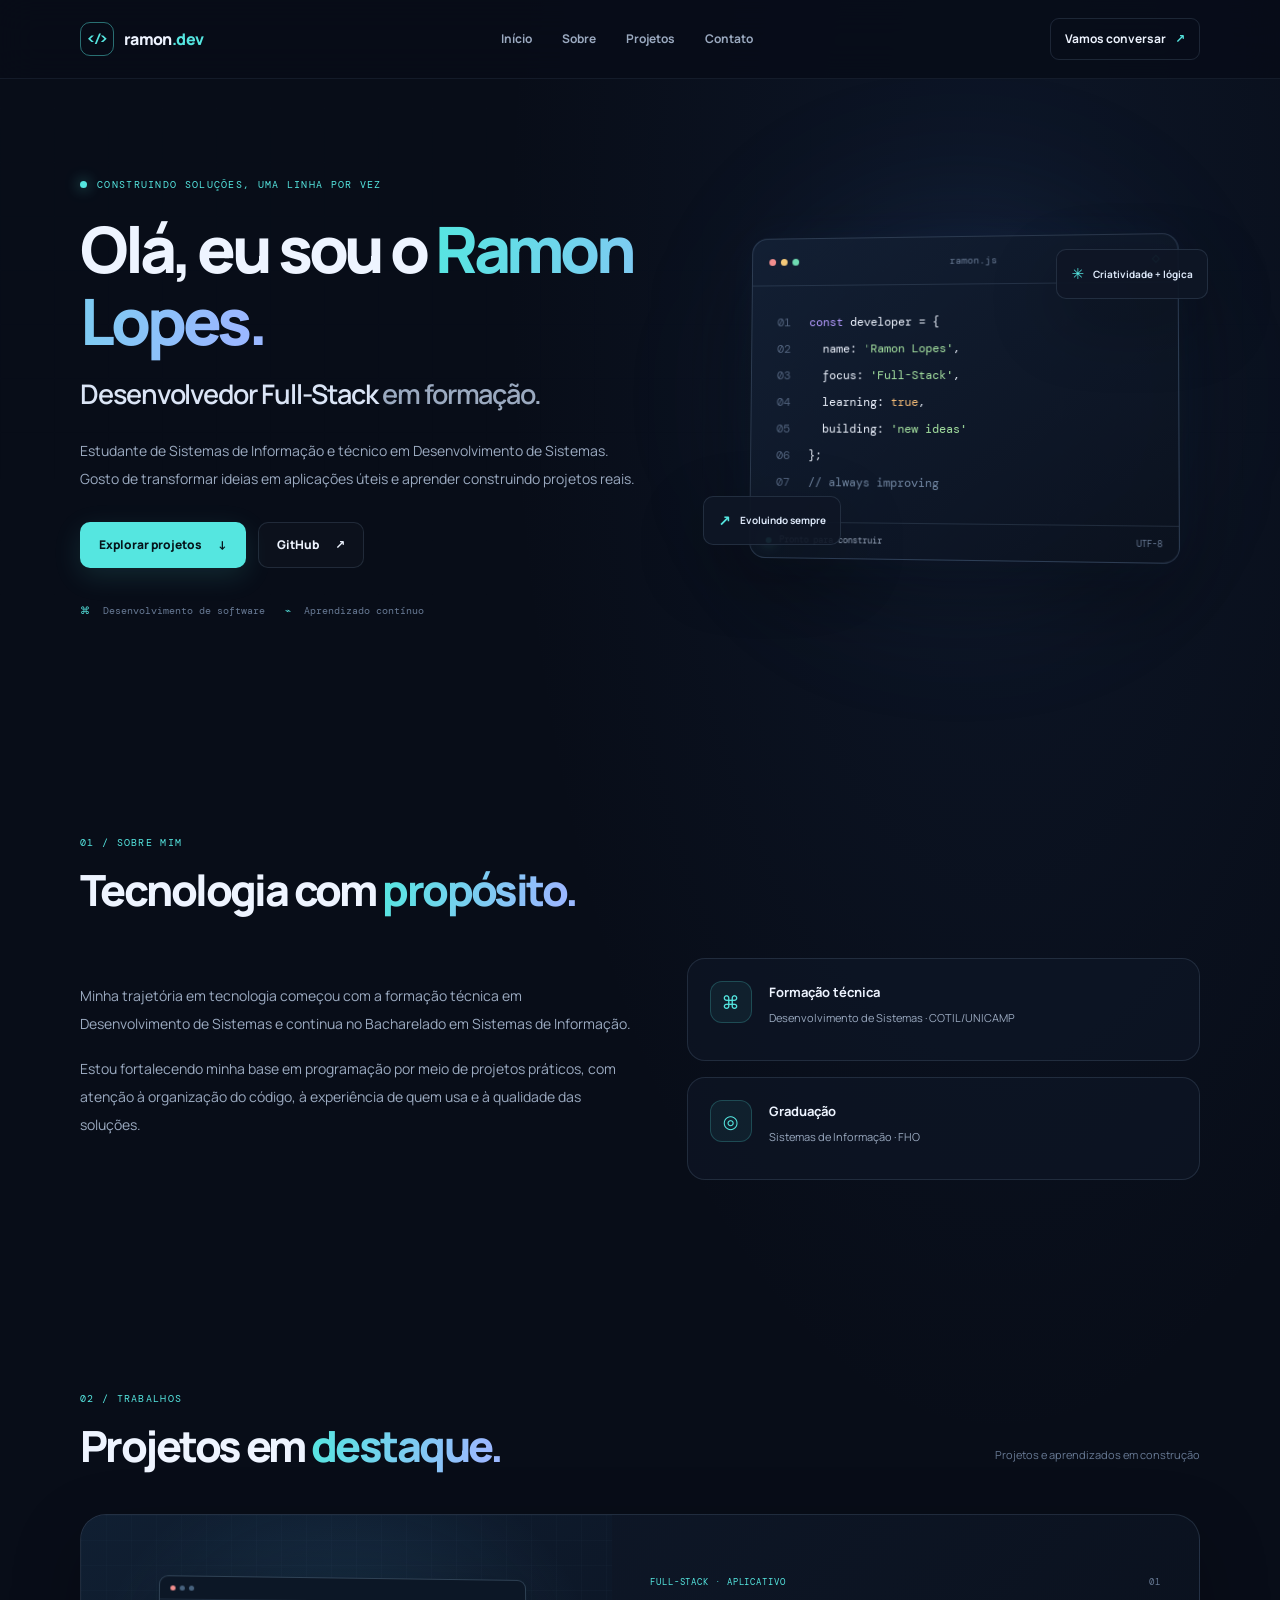
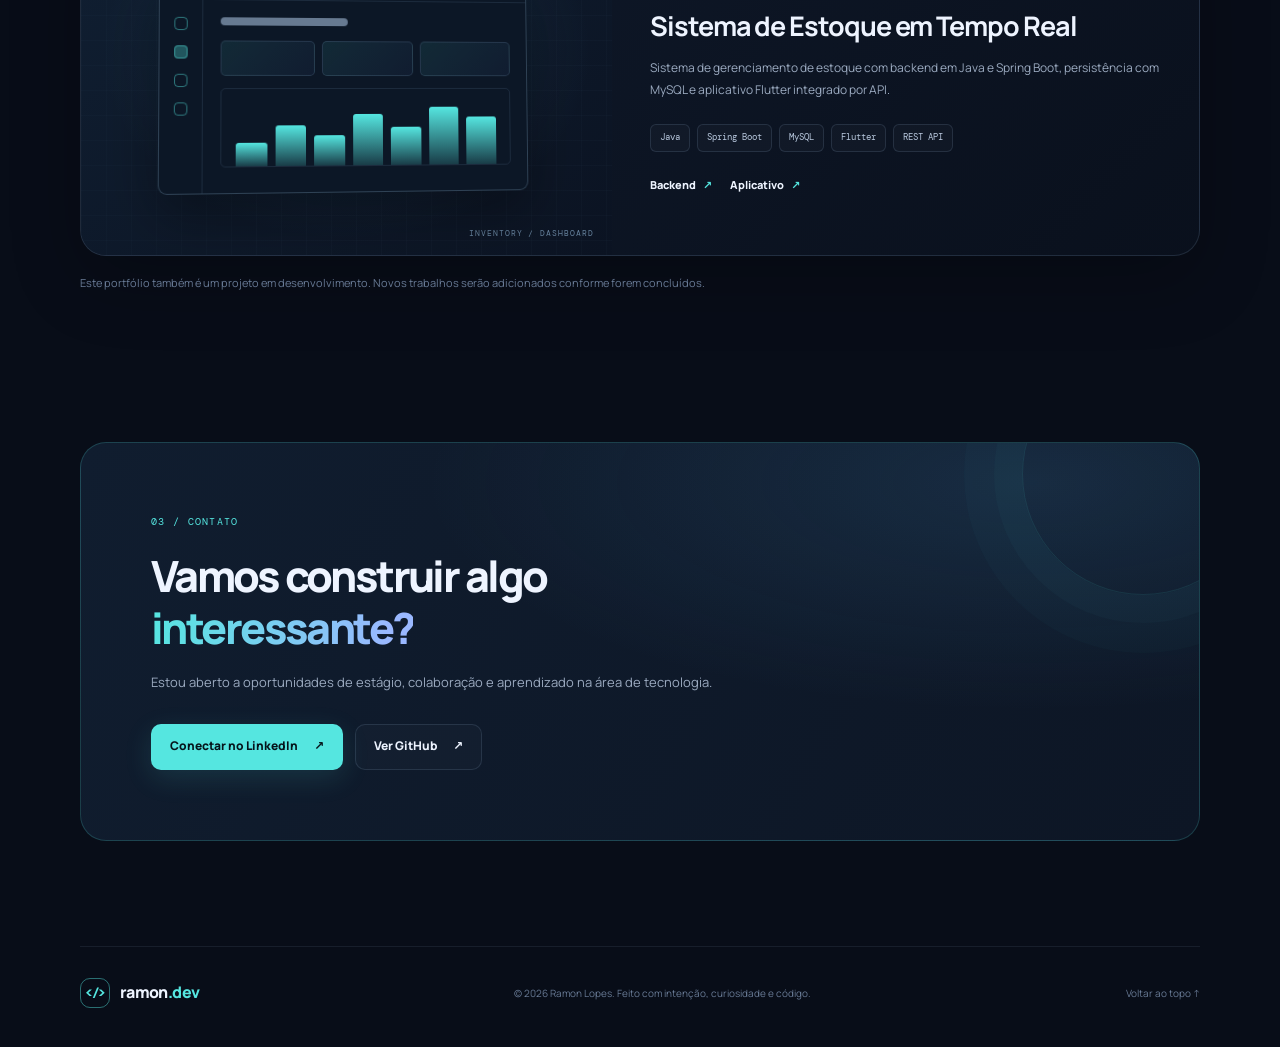
==== index.html @ b04dbe50 "feat: estrutura inicial do portfolio" ====
<!doctype html>
<html lang="pt-BR">
  <head>
    <meta charset="UTF-8" />
    <meta name="viewport" content="width=device-width, initial-scale=1.0" />
    <meta name="theme-color" content="#080d18" />
    <meta
      name="description"
      content="Portfólio de Ramon Lopes, estudante de Sistemas de Informação e desenvolvedor Full-Stack em formação."
    />
    <title>Ramon Lopes | Portfólio</title>
    <link rel="preconnect" href="https://fonts.googleapis.com" />
    <link rel="preconnect" href="https://fonts.gstatic.com" crossorigin />
    <link href="https://fonts.googleapis.com/css2?family=DM+Mono:wght@400;500&family=Manrope:wght@400;500;600;700;800&display=swap" rel="stylesheet" />
    <link rel="stylesheet" href="css/style.css" />
    <script src="js/script.js" defer></script>
  </head>
  <body>
    <a class="skip-link" href="#conteudo-principal">Pular para o conteúdo</a>
    <header class="site-header">
      <a class="brand" href="index.html" aria-label="Ramon Lopes — Página inicial">
        <span class="brand-mark" aria-hidden="true">&lt;/&gt;</span>
        <span>ramon<span class="brand-accent">.dev</span></span>
      </a>

      <button
        class="menu-toggle"
        type="button"
        aria-expanded="false"
        aria-controls="main-navigation"
        aria-label="Abrir menu de navegação"
      >
        <span></span>
        <span></span>
        <span></span>
      </button>

      <nav class="main-nav" id="main-navigation" aria-label="Navegação principal">
        <a href="#inicio" aria-current="page">Início</a>
        <a href="#sobre">Sobre</a>
        <a href="#projetos">Projetos</a>
        <a href="#contato">Contato</a>
      </nav>

      <a class="header-cta" href="#contato">Vamos conversar <span aria-hidden="true">↗</span></a>
    </header>

    <main id="conteudo-principal">
      <section class="hero section-shell" id="inicio" aria-labelledby="hero-title">
        <div class="hero-copy">
          <p class="eyebrow"><span class="status-dot"></span> Construindo soluções, uma linha por vez</p>
          <h1 id="hero-title">Olá, eu sou o <span class="text-gradient">Ramon Lopes.</span></h1>
          <h2>Desenvolvedor Full-Stack <span class="muted-text">em formação.</span></h2>
          <p class="hero-description">
            Estudante de Sistemas de Informação e técnico em Desenvolvimento de Sistemas.
            Gosto de transformar ideias em aplicações úteis e aprender construindo projetos reais.
          </p>
          <div class="hero-actions">
            <a class="button button-primary" href="#projetos">Explorar projetos <span aria-hidden="true">↓</span></a>
            <a class="button button-secondary" href="https://github.com/ramon-lopes" target="_blank" rel="noopener noreferrer">GitHub <span aria-hidden="true">↗</span></a>
          </div>
          <div class="hero-meta">
            <span><span class="meta-symbol">⌘</span> Desenvolvimento de software</span>
            <span><span class="meta-symbol">⌁</span> Aprendizado contínuo</span>
          </div>
        </div>

        <div class="hero-visual" aria-label="Ilustração abstrata de código">
          <div class="visual-glow"></div>
          <div class="code-window">
            <div class="window-top">
              <div class="window-dots" aria-hidden="true"><span></span><span></span><span></span></div>
              <span>ramon.js</span>
              <span class="window-lock" aria-hidden="true">◇</span>
            </div>
            <div class="code-content" aria-hidden="true">
              <p><span class="code-line-number">01</span> <span class="code-purple">const</span> developer = {</p>
              <p><span class="code-line-number">02</span> &nbsp; name: <span class="code-green">'Ramon Lopes'</span>,</p>
              <p><span class="code-line-number">03</span> &nbsp; focus: <span class="code-green">'Full-Stack'</span>,</p>
              <p><span class="code-line-number">04</span> &nbsp; learning: <span class="code-orange">true</span>,</p>
              <p><span class="code-line-number">05</span> &nbsp; building: <span class="code-green">'new ideas'</span></p>
              <p><span class="code-line-number">06</span> };</p>
              <p class="code-comment"><span class="code-line-number">07</span> // always improving</p>
            </div>
            <div class="window-footer"><span class="footer-status-dot"></span> Pronto para construir <span>UTF-8</span></div>
          </div>
          <div class="floating-badge badge-top"><span aria-hidden="true">✳</span> Criatividade + lógica</div>
          <div class="floating-badge badge-bottom"><span aria-hidden="true">↗</span> Evoluindo sempre</div>
        </div>
      </section>

      <section class="about section-shell section-block" id="sobre" aria-labelledby="about-title">
        <div class="section-heading">
          <p class="eyebrow">01 / SOBRE MIM</p>
          <h2 id="about-title">Tecnologia com <span class="text-gradient">propósito.</span></h2>
        </div>
        <div class="about-grid">
          <div class="about-copy">
            <p>
              Minha trajetória em tecnologia começou com a formação técnica em
              Desenvolvimento de Sistemas e continua no Bacharelado em Sistemas de Informação.
            </p>
            <p>
              Estou fortalecendo minha base em programação por meio de projetos práticos,
              com atenção à organização do código, à experiência de quem usa e à qualidade das soluções.
            </p>
          </div>
          <div class="info-card">
            <span class="info-card-icon" aria-hidden="true">⌘</span>
            <div><h3>Formação técnica</h3><p>Desenvolvimento de Sistemas · COTIL/UNICAMP</p></div>
          </div>
          <div class="info-card">
            <span class="info-card-icon" aria-hidden="true">◎</span>
            <div><h3>Graduação</h3><p>Sistemas de Informação · FHO</p></div>
          </div>
        </div>
      </section>

      <section class="projects section-shell section-block" id="projetos" aria-labelledby="projects-title">
        <div class="section-heading section-heading-row">
          <div><p class="eyebrow">02 / TRABALHOS</p><h2 id="projects-title">Projetos em <span class="text-gradient">destaque.</span></h2></div>
          <span class="section-note">Projetos e aprendizados em construção</span>
        </div>
        <article class="project-card">
          <div class="project-preview" aria-hidden="true">
            <div class="inventory-ui">
              <div class="inventory-top"><span></span><span></span><span></span></div>
              <div class="inventory-body">
                <div class="inventory-sidebar"><i></i><i></i><i></i><i></i></div>
                <div class="inventory-main"><div class="inventory-title"></div><div class="inventory-stats"><i></i><i></i><i></i></div><div class="inventory-chart"><span></span><span></span><span></span><span></span><span></span><span></span><span></span></div></div>
              </div>
            </div>
            <span class="preview-label">INVENTORY / DASHBOARD</span>
          </div>
          <div class="project-info">
            <div class="project-topline"><span class="project-type">FULL-STACK · APLICATIVO</span><span class="project-number">01</span></div>
            <h3>Sistema de Estoque em Tempo Real</h3>
            <p>
              Sistema de gerenciamento de estoque com backend em Java e Spring Boot,
              persistência com MySQL e aplicativo Flutter integrado por API.
            </p>
            <ul class="tech-list" aria-label="Tecnologias utilizadas">
              <li>Java</li><li>Spring Boot</li><li>MySQL</li><li>Flutter</li><li>REST API</li>
            </ul>
            <div class="project-links">
              <a href="https://github.com/ramon-lopes/estoque-api-backend" target="_blank" rel="noopener noreferrer">Backend <span aria-hidden="true">↗</span></a>
              <a href="https://github.com/ramon-lopes/app-mgr-software" target="_blank" rel="noopener noreferrer">Aplicativo <span aria-hidden="true">↗</span></a>
            </div>
          </div>
        </article>
        <p class="projects-footnote">Este portfólio também é um projeto em desenvolvimento. Novos trabalhos serão adicionados conforme forem concluídos.</p>
      </section>

      <section class="contact section-shell section-block" id="contato" aria-labelledby="contact-title">
        <div class="contact-card">
          <p class="eyebrow">03 / CONTATO</p>
          <h2 id="contact-title">Vamos construir algo <span class="text-gradient">interessante?</span></h2>
          <p>Estou aberto a oportunidades de estágio, colaboração e aprendizado na área de tecnologia.</p>
          <div class="hero-actions">
            <a class="button button-primary" href="https://www.linkedin.com/in/ramon-almeida-lopes/" target="_blank" rel="noopener noreferrer">Conectar no LinkedIn <span aria-hidden="true">↗</span></a>
            <a class="button button-secondary" href="https://github.com/ramon-lopes" target="_blank" rel="noopener noreferrer">Ver GitHub <span aria-hidden="true">↗</span></a>
          </div>
        </div>
      </section>
    </main>

    <footer class="site-footer section-shell">
      <a class="brand footer-brand" href="#inicio"><span class="brand-mark" aria-hidden="true">&lt;/&gt;</span><span>ramon<span class="brand-accent">.dev</span></span></a>
      <p>© <span id="ano"></span> Ramon Lopes. Feito com intenção, curiosidade e código.</p>
      <a class="back-to-top" href="#inicio">Voltar ao topo ↑</a>
    </footer>
  </body>
</html>
---- css/style.css ----
:root {
  color-scheme: dark;
  --color-bg: #080d18;
  --color-surface: #0e1625;
  --color-surface-raised: #111d30;
  --color-border: rgba(157, 184, 218, 0.15);
  --color-text: #eef4ff;
  --color-muted: #9baac0;
  --color-subtle: #687a95;
  --color-cyan: #55e6e0;
  --color-blue: #6d91ff;
  --color-purple: #b49aff;
  --font-body:
    "Manrope", system-ui, -apple-system, BlinkMacSystemFont, "Segoe UI",
    sans-serif;
  --font-mono: "DM Mono", "SFMono-Regular", Consolas, monospace;
  --container: 1120px;
  --radius-sm: 10px;
  --radius-md: 18px;
  --radius-lg: 26px;
  --shadow-card: 0 24px 70px rgba(0, 0, 0, 0.24);
}

/* Acessibilidade: foco visível para navegação por teclado. */
:focus-visible {
  outline: 3px solid var(--color-cyan);
  outline-offset: 4px;
}

.skip-link {
  position: fixed;
  z-index: 1000;
  top: 12px;
  left: 12px;
  transform: translateY(-160%);
  padding: 12px 16px;
  border-radius: 8px;
  color: #080d18;
  background: var(--color-cyan);
  font-weight: 800;
  transition: transform 160ms ease;
}

.skip-link:focus {
  transform: translateY(0);
}

* {
  box-sizing: border-box;
}

html {
  scroll-behavior: smooth;
  scroll-padding-top: 100px;
}

body {
  margin: 0;
  background:
    radial-gradient(
      ellipse at 78% 10%,
      rgba(48, 87, 150, 0.12),
      transparent 35%
    ),
    var(--color-bg);
  color: var(--color-text);
  font-family: var(--font-body);
  line-height: 1.7;
  -webkit-font-smoothing: antialiased;
}

body::before {
  position: fixed;
  inset: 0;
  z-index: -1;
  pointer-events: none;
  content: "";
  opacity: 0.13;
  background-image:
    linear-gradient(rgba(120, 150, 190, 0.08) 1px, transparent 1px),
    linear-gradient(90deg, rgba(120, 150, 190, 0.08) 1px, transparent 1px);
  background-size: 54px 54px;
  mask-image: linear-gradient(to bottom, black, transparent 85%);
}

a {
  color: inherit;
  text-decoration: none;
}

a:focus-visible {
  outline: 2px solid var(--color-cyan);
  outline-offset: 5px;
}

button,
input,
textarea {
  font: inherit;
}

::selection {
  color: var(--color-bg);
  background: var(--color-cyan);
}

.section-shell {
  width: min(var(--container), calc(100% - 48px));
  margin-inline: auto;
}

.section-block {
  padding-block: 105px;
}

.site-header {
  position: sticky;
  top: 0;
  z-index: 20;
  display: flex;
  align-items: center;
  justify-content: space-between;
  gap: 28px;
  width: 100%;
  padding: 18px max(24px, calc((100% - var(--container)) / 2));
  border-bottom: 1px solid rgba(157, 184, 218, 0.09);
  background: rgba(8, 13, 24, 0.84);
  backdrop-filter: blur(18px);
}

.brand {
  display: inline-flex;
  align-items: center;
  gap: 10px;
  font-weight: 800;
  letter-spacing: -0.04em;
  white-space: nowrap;
}

.brand-mark {
  display: grid;
  place-items: center;
  width: 34px;
  height: 34px;
  border: 1px solid rgba(85, 230, 224, 0.45);
  border-radius: 10px;
  color: var(--color-cyan);
  font-family: var(--font-mono);
  font-size: 12px;
}

.brand-accent {
  color: var(--color-cyan);
}

.main-nav {
  display: flex;
  align-items: center;
  gap: 30px;
}

.menu-toggle {
  display: none;
  width: 42px;
  height: 42px;
  padding: 10px;
  border: 1px solid var(--color-border);
  border-radius: 10px;
  background: transparent;
  cursor: pointer;
}

.menu-toggle span {
  display: block;
  width: 100%;
  height: 2px;
  margin: 4px 0;
  border-radius: 2px;
  background: var(--color-text);
  transition:
    transform 180ms ease,
    opacity 180ms ease;
}

.menu-toggle[aria-expanded="true"] span:first-child {
  transform: translateY(6px) rotate(45deg);
}

.menu-toggle[aria-expanded="true"] span:nth-child(2) {
  opacity: 0;
}

.menu-toggle[aria-expanded="true"] span:last-child {
  transform: translateY(-6px) rotate(-45deg);
}

.main-nav a,
.header-cta {
  color: var(--color-muted);
  font-size: 12px;
  font-weight: 700;
  transition: color 180ms ease;
}

.main-nav a:hover,
.main-nav a[aria-current="page"],
.header-cta:hover {
  color: var(--color-cyan);
}

.header-cta {
  padding: 10px 14px;
  border: 1px solid var(--color-border);
  border-radius: 9px;
  color: var(--color-text);
  white-space: nowrap;
}

.header-cta span {
  margin-left: 7px;
  color: var(--color-cyan);
}

.hero {
  display: grid;
  grid-template-columns: 1.1fr 0.9fr;
  align-items: center;
  gap: 56px;
  min-height: 650px;
  padding-block: 86px 100px;
}

.hero-copy {
  max-width: 630px;
}

.eyebrow {
  display: flex;
  align-items: center;
  gap: 10px;
  margin: 0 0 20px;
  color: var(--color-cyan);
  font-family: var(--font-mono);
  font-size: 10px;
  letter-spacing: 0.13em;
  text-transform: uppercase;
}

.status-dot,
.footer-status-dot {
  width: 7px;
  height: 7px;
  border-radius: 50%;
  background: var(--color-cyan);
  box-shadow: 0 0 14px rgba(85, 230, 224, 0.7);
}

.hero h1 {
  margin: 0;
  font-size: clamp(38px, 5vw, 64px);
  font-weight: 800;
  letter-spacing: -0.065em;
  line-height: 1.12;
}

.text-gradient {
  color: var(--color-cyan);
  background: linear-gradient(100deg, var(--color-cyan), #9ab8ff 90%);
  -webkit-background-clip: text;
  background-clip: text;
  -webkit-text-fill-color: transparent;
}

.hero h2 {
  margin: 18px 0 0;
  color: #dbe5f6;
  font-size: clamp(19px, 2.3vw, 27px);
  font-weight: 600;
  letter-spacing: -0.04em;
  line-height: 1.45;
}

.muted-text {
  color: var(--color-muted);
}

.hero-description {
  max-width: 560px;
  margin: 24px 0 0;
  color: var(--color-muted);
  font-size: 14px;
  line-height: 1.95;
}

.hero-actions {
  display: flex;
  flex-wrap: wrap;
  gap: 12px;
  margin-top: 30px;
}

.button {
  display: inline-flex;
  align-items: center;
  justify-content: center;
  gap: 16px;
  min-height: 46px;
  padding: 0 18px;
  border: 1px solid transparent;
  border-radius: 10px;
  font-size: 12px;
  font-weight: 800;
  transition:
    transform 180ms ease,
    border-color 180ms ease,
    background 180ms ease;
}

.button:hover {
  transform: translateY(-2px);
}

.button-primary {
  background: var(--color-cyan);
  color: #06151b;
  box-shadow: 0 8px 28px rgba(85, 230, 224, 0.13);
}

.button-primary:hover {
  background: #8af4ef;
}

.button-secondary {
  border-color: var(--color-border);
  background: rgba(255, 255, 255, 0.02);
  color: var(--color-text);
}

.button-secondary:hover {
  border-color: rgba(85, 230, 224, 0.5);
}

.hero-meta {
  display: flex;
  flex-wrap: wrap;
  gap: 20px;
  margin-top: 34px;
  color: var(--color-subtle);
  font-family: var(--font-mono);
  font-size: 10px;
}

.meta-symbol {
  margin-right: 7px;
  color: var(--color-cyan);
}

.hero-visual {
  position: relative;
  display: grid;
  place-items: center;
  min-height: 380px;
}

.visual-glow {
  position: absolute;
  width: 320px;
  height: 320px;
  border-radius: 50%;
  background: rgba(57, 111, 194, 0.2);
  filter: blur(85px);
}

.code-window {
  position: relative;
  z-index: 1;
  width: min(100%, 430px);
  overflow: hidden;
  border: 1px solid rgba(143, 174, 218, 0.24);
  border-radius: 16px;
  background: linear-gradient(
    145deg,
    rgba(18, 31, 51, 0.97),
    rgba(10, 17, 30, 0.98)
  );
  box-shadow:
    0 35px 90px rgba(0, 0, 0, 0.4),
    0 0 45px rgba(70, 130, 200, 0.07);
  transform: perspective(1000px) rotateY(-5deg) rotateX(2deg);
}

.window-top {
  display: flex;
  align-items: center;
  justify-content: space-between;
  height: 48px;
  padding-inline: 17px;
  border-bottom: 1px solid var(--color-border);
  color: var(--color-subtle);
  font-family: var(--font-mono);
  font-size: 10px;
}

.window-dots {
  display: flex;
  gap: 5px;
}

.window-dots span {
  width: 7px;
  height: 7px;
  border-radius: 50%;
  background: #41516a;
}

.window-dots span:first-child {
  background: #f18e8e;
}

.window-dots span:nth-child(2) {
  background: #f3c879;
}

.window-dots span:nth-child(3) {
  background: #6edbb2;
}

.window-lock {
  color: var(--color-cyan);
}

.code-content {
  padding: 24px 14px 26px;
  font-family: var(--font-mono);
  font-size: clamp(10px, 1.1vw, 12px);
  line-height: 2.25;
}

.code-content p {
  margin: 0;
  white-space: pre;
}

.code-line-number {
  display: inline-block;
  width: 26px;
  color: #50617c;
  text-align: right;
  margin-right: 12px;
}

.code-purple {
  color: var(--color-purple);
}

.code-green {
  color: #a6e3a1;
}

.code-orange {
  color: #f6bd78;
}

.code-comment {
  color: #7186a2;
}

.window-footer {
  display: flex;
  align-items: center;
  gap: 8px;
  padding: 10px 16px;
  border-top: 1px solid var(--color-border);
  color: var(--color-muted);
  font-family: var(--font-mono);
  font-size: 9px;
}

.window-footer > span:last-child {
  margin-left: auto;
  color: var(--color-subtle);
}

.footer-status-dot {
  width: 6px;
  height: 6px;
}

.floating-badge {
  position: absolute;
  z-index: 2;
  display: flex;
  align-items: center;
  gap: 9px;
  padding: 11px 14px;
  border: 1px solid var(--color-border);
  border-radius: 10px;
  background: rgba(14, 22, 37, 0.93);
  box-shadow: var(--shadow-card);
  color: #dce7f8;
  font-size: 10px;
  font-weight: 700;
}

.floating-badge span {
  color: var(--color-cyan);
  font-size: 15px;
}

.badge-top {
  top: 42px;
  right: -8px;
}

.badge-bottom {
  bottom: 42px;
  left: -18px;
}

.section-heading {
  margin-bottom: 42px;
}

.section-heading .eyebrow {
  margin-bottom: 13px;
}

.section-heading h2,
.contact-card h2 {
  margin: 0;
  font-size: clamp(30px, 4vw, 43px);
  font-weight: 800;
  letter-spacing: -0.06em;
  line-height: 1.2;
}

.about-grid {
  display: grid;
  grid-template-columns: 1.15fr 1fr;
  gap: 16px;
}

.about-copy {
  grid-row: span 2;
  padding: 24px 36px 24px 0;
  color: var(--color-muted);
  font-size: 14px;
  line-height: 2;
}

.about-copy p {
  margin: 0 0 17px;
}

.info-card {
  display: flex;
  align-items: flex-start;
  gap: 17px;
  padding: 22px;
  border: 1px solid var(--color-border);
  border-radius: var(--radius-md);
  background: rgba(15, 24, 40, 0.62);
}

.info-card-icon {
  display: grid;
  flex: 0 0 42px;
  place-items: center;
  width: 42px;
  height: 42px;
  border: 1px solid rgba(85, 230, 224, 0.22);
  border-radius: 12px;
  color: var(--color-cyan);
  background: rgba(85, 230, 224, 0.06);
  font-size: 18px;
}

.info-card h3 {
  margin: 0 0 5px;
  font-size: 13px;
}

.info-card p {
  margin: 0;
  color: var(--color-muted);
  font-size: 11px;
  line-height: 1.8;
}

.section-heading-row {
  display: flex;
  align-items: flex-end;
  justify-content: space-between;
  gap: 24px;
}

.section-note {
  padding-bottom: 7px;
  color: var(--color-subtle);
  font-size: 11px;
}

.project-card {
  display: grid;
  grid-template-columns: 0.95fr 1.05fr;
  overflow: hidden;
  border: 1px solid var(--color-border);
  border-radius: var(--radius-lg);
  background: linear-gradient(
    135deg,
    rgba(17, 28, 46, 0.92),
    rgba(10, 17, 29, 0.95)
  );
  box-shadow: var(--shadow-card);
}

.project-preview {
  position: relative;
  display: grid;
  place-items: center;
  min-height: 340px;
  overflow: hidden;
  padding: 30px;
  background:
    radial-gradient(
      ellipse at 50% 40%,
      rgba(54, 123, 164, 0.22),
      transparent 65%
    ),
    linear-gradient(145deg, #101f32, #0b1322);
}

.project-preview::before {
  position: absolute;
  inset: 0;
  content: "";
  opacity: 0.25;
  background-image:
    linear-gradient(rgba(115, 155, 192, 0.12) 1px, transparent 1px),
    linear-gradient(90deg, rgba(115, 155, 192, 0.12) 1px, transparent 1px);
  background-size: 25px 25px;
}

.inventory-ui {
  position: relative;
  z-index: 1;
  width: 100%;
  max-width: 370px;
  overflow: hidden;
  border: 1px solid rgba(141, 180, 212, 0.27);
  border-radius: 9px;
  background: #0c1726;
  box-shadow: 0 20px 55px rgba(0, 0, 0, 0.35);
  transform: perspective(700px) rotateY(5deg) rotateX(2deg);
}

.inventory-top {
  display: flex;
  gap: 4px;
  height: 23px;
  align-items: center;
  padding-inline: 10px;
  border-bottom: 1px solid rgba(141, 180, 212, 0.13);
}

.inventory-top span {
  width: 5px;
  height: 5px;
  border-radius: 50%;
  background: #47627e;
}

.inventory-top span:first-child {
  background: #f18e8e;
}

.inventory-body {
  display: grid;
  grid-template-columns: 42px 1fr;
  min-height: 190px;
}

.inventory-sidebar {
  display: flex;
  flex-direction: column;
  align-items: center;
  gap: 15px;
  padding-top: 17px;
  border-right: 1px solid rgba(141, 180, 212, 0.13);
}

.inventory-sidebar i {
  width: 13px;
  height: 13px;
  border: 1px solid rgba(85, 230, 224, 0.45);
  border-radius: 4px;
}

.inventory-sidebar i:nth-child(2) {
  background: rgba(85, 230, 224, 0.3);
}

.inventory-main {
  padding: 17px;
}

.inventory-title {
  width: 43%;
  height: 8px;
  margin-bottom: 15px;
  border-radius: 4px;
  background: #8da4bf;
  opacity: 0.7;
}

.inventory-stats {
  display: grid;
  grid-template-columns: repeat(3, 1fr);
  gap: 7px;
}

.inventory-stats i {
  height: 35px;
  border: 1px solid rgba(141, 180, 212, 0.17);
  border-radius: 5px;
  background: linear-gradient(
    135deg,
    rgba(85, 230, 224, 0.09),
    rgba(109, 145, 255, 0.05)
  );
}

.inventory-chart {
  display: flex;
  align-items: flex-end;
  gap: 8px;
  height: 78px;
  margin-top: 12px;
  padding: 10px 14px 0;
  border: 1px solid rgba(141, 180, 212, 0.13);
  border-radius: 5px;
}

.inventory-chart span {
  flex: 1;
  border-radius: 3px 3px 0 0;
  background: linear-gradient(to top, rgba(85, 230, 224, 0.18), #55e6e0);
}

.inventory-chart span:nth-child(1) {
  height: 35%;
}

.inventory-chart span:nth-child(2) {
  height: 60%;
}

.inventory-chart span:nth-child(3) {
  height: 45%;
}

.inventory-chart span:nth-child(4) {
  height: 78%;
}

.inventory-chart span:nth-child(5) {
  height: 57%;
}

.inventory-chart span:nth-child(6) {
  height: 88%;
}

.inventory-chart span:nth-child(7) {
  height: 72%;
}

.preview-label {
  position: absolute;
  right: 18px;
  bottom: 14px;
  color: #66829d;
  font-family: var(--font-mono);
  font-size: 8px;
  letter-spacing: 0.12em;
}

.project-info {
  align-self: center;
  padding: 38px;
}

.project-topline {
  display: flex;
  align-items: center;
  justify-content: space-between;
  gap: 15px;
  color: var(--color-cyan);
  font-family: var(--font-mono);
  font-size: 9px;
  letter-spacing: 0.1em;
}

.project-number {
  color: var(--color-subtle);
}

.project-info h3 {
  margin: 18px 0 12px;
  font-size: clamp(20px, 2.4vw, 27px);
  letter-spacing: -0.04em;
  line-height: 1.35;
}

.project-info > p {
  margin: 0;
  color: var(--color-muted);
  font-size: 12px;
  line-height: 1.9;
}

.tech-list {
  display: flex;
  flex-wrap: wrap;
  gap: 7px;
  margin: 22px 0 24px;
  padding: 0;
  list-style: none;
}

.tech-list li {
  padding: 5px 9px;
  border: 1px solid var(--color-border);
  border-radius: 6px;
  color: #b9c9df;
  background: rgba(255, 255, 255, 0.025);
  font-family: var(--font-mono);
  font-size: 9px;
}

.project-links {
  display: flex;
  flex-wrap: wrap;
  gap: 18px;
}

.project-links a {
  color: var(--color-text);
  font-size: 11px;
  font-weight: 800;
}

.project-links a span {
  margin-left: 5px;
  color: var(--color-cyan);
}

.project-links a:hover {
  color: var(--color-cyan);
}

.projects-footnote {
  margin: 18px 0 0;
  color: var(--color-subtle);
  font-size: 11px;
}

.contact {
  padding-top: 45px;
}

.contact-card {
  position: relative;
  overflow: hidden;
  padding: clamp(30px, 6vw, 70px);
  border: 1px solid rgba(85, 230, 224, 0.19);
  border-radius: var(--radius-lg);
  background:
    radial-gradient(
      ellipse at 85% 10%,
      rgba(68, 135, 184, 0.18),
      transparent 45%
    ),
    linear-gradient(120deg, #101d2f, #0d1625);
}

.contact-card::after {
  position: absolute;
  top: -90px;
  right: -65px;
  width: 240px;
  height: 240px;
  border: 1px solid rgba(85, 230, 224, 0.1);
  border-radius: 50%;
  box-shadow:
    0 0 0 28px rgba(85, 230, 224, 0.025),
    0 0 0 58px rgba(85, 230, 224, 0.02);
  content: "";
  pointer-events: none;
}

.contact-card h2 {
  max-width: 650px;
}

.contact-card > p:not(.eyebrow) {
  max-width: 590px;
  margin: 18px 0 0;
  color: var(--color-muted);
  font-size: 13px;
}

.contact-card .hero-actions {
  position: relative;
  z-index: 1;
}

.site-footer {
  display: flex;
  align-items: center;
  justify-content: space-between;
  gap: 20px;
  padding-block: 28px 35px;
  border-top: 1px solid rgba(157, 184, 218, 0.1);
}

.footer-brand .brand-mark {
  width: 30px;
  height: 30px;
}

.site-footer p,
.back-to-top {
  color: var(--color-subtle);
  font-size: 10px;
}

.back-to-top:hover {
  color: var(--color-cyan);
}

@media (min-width: 1400px) {
  .hero {
    min-height: 720px;
  }
}

@media (max-width: 900px) {
  .site-header {
    gap: 16px;
  }

  .main-nav {
    gap: 17px;
  }

  .header-cta {
    display: none;
  }

  .hero {
    grid-template-columns: 1fr 0.85fr;
    gap: 28px;
    min-height: 590px;
  }

  .hero-visual {
    min-height: 330px;
  }

  .badge-top {
    right: -5px;
  }

  .badge-bottom {
    left: -5px;
  }

  .about-grid {
    grid-template-columns: 1fr 1fr;
  }

  .about-copy {
    grid-column: 1 / -1;
    grid-row: auto;
    padding: 0 0 12px;
  }

  .project-info {
    padding: 28px;
  }
}

@media (max-width: 680px) {
  html {
    scroll-padding-top: 78px;
  }

  .section-shell {
    width: min(var(--container), calc(100% - 36px));
  }

  .site-header {
    position: sticky;
    flex-wrap: wrap;
    padding: 12px 18px;
  }

  .brand {
    font-size: 14px;
  }

  .menu-toggle {
    display: block;
    margin-left: auto;
  }

  .main-nav {
    display: none;
    order: 3;
    width: 100%;
    flex-direction: column;
    align-items: stretch;
    gap: 0;
    padding-top: 8px;
  }

  .main-nav.is-open {
    display: flex;
  }

  .main-nav a {
    padding: 12px 4px;
    border-top: 1px solid var(--color-border);
  }

  .brand-mark {
    width: 30px;
    height: 30px;
  }

  .main-nav a {
    font-size: 12px;
  }

  .hero {
    grid-template-columns: 1fr;
    gap: 28px;
    min-height: auto;
    padding-block: 76px 55px;
  }

  .hero h1 {
    font-size: clamp(39px, 11vw, 56px);
  }

  .hero-description {
    font-size: 13px;
  }

  .hero-meta {
    gap: 12px;
    font-size: 9px;
  }

  .hero-visual {
    min-height: 310px;
    margin: 0 8px;
  }

  .code-window {
    max-width: 420px;
    transform: none;
  }

  .badge-top {
    top: 8px;
    right: -4px;
  }

  .badge-bottom {
    bottom: 8px;
    left: -4px;
  }

  .floating-badge {
    padding: 8px 10px;
    font-size: 9px;
  }

  .section-block {
    padding-block: 70px;
  }

  .section-heading {
    margin-bottom: 28px;
  }

  .about-grid {
    grid-template-columns: 1fr;
  }

  .about-copy {
    grid-column: auto;
  }

  .info-card {
    padding: 18px;
  }

  .section-heading-row {
    align-items: flex-start;
    flex-direction: column;
    gap: 12px;
  }

  .project-card {
    grid-template-columns: 1fr;
  }

  .project-preview {
    min-height: 270px;
    padding: 22px;
  }

  .project-info {
    padding: 26px 22px 30px;
  }

  .contact {
    padding-top: 20px;
  }

  .contact-card {
    padding: 30px 22px;
  }

  .contact-card h2 {
    font-size: 32px;
  }

  .site-footer {
    flex-wrap: wrap;
  }

  .site-footer p {
    order: 3;
    flex-basis: 100%;
    margin: 0;
  }
}

@media (max-width: 380px) {
  .hero-actions {
    flex-direction: column;
    align-items: stretch;
  }

  .hero-actions .button {
    justify-content: space-between;
  }

  .hero-meta {
    flex-direction: column;
  }

  .main-nav {
    gap: 5px;
  }

  .main-nav a {
    font-size: 9px;
  }

  .project-preview {
    min-height: 230px;
  }
}

@media (prefers-reduced-motion: reduce) {
  *,
  *::before,
  *::after {
    scroll-behavior: auto !important;
    transition-duration: 0.01ms !important;
    animation-duration: 0.01ms !important;
    animation-iteration-count: 1 !important;
  }
}
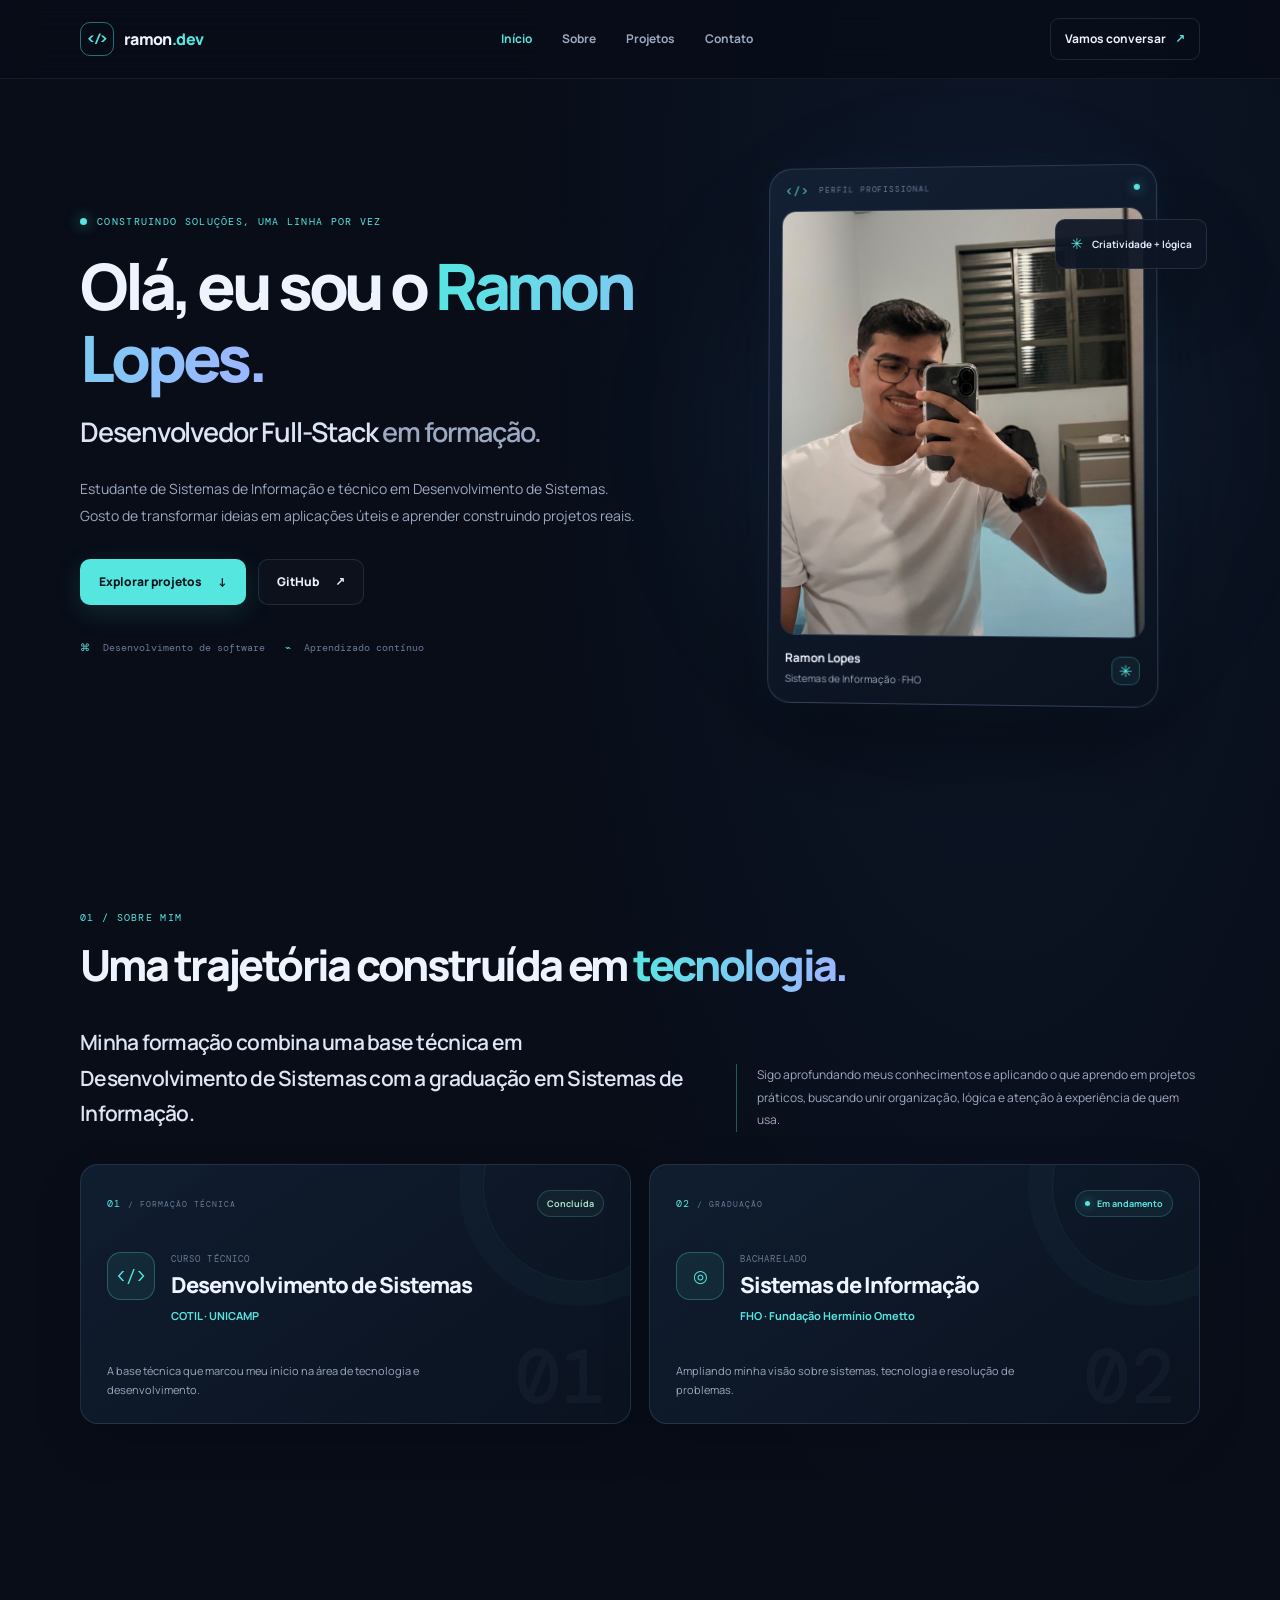
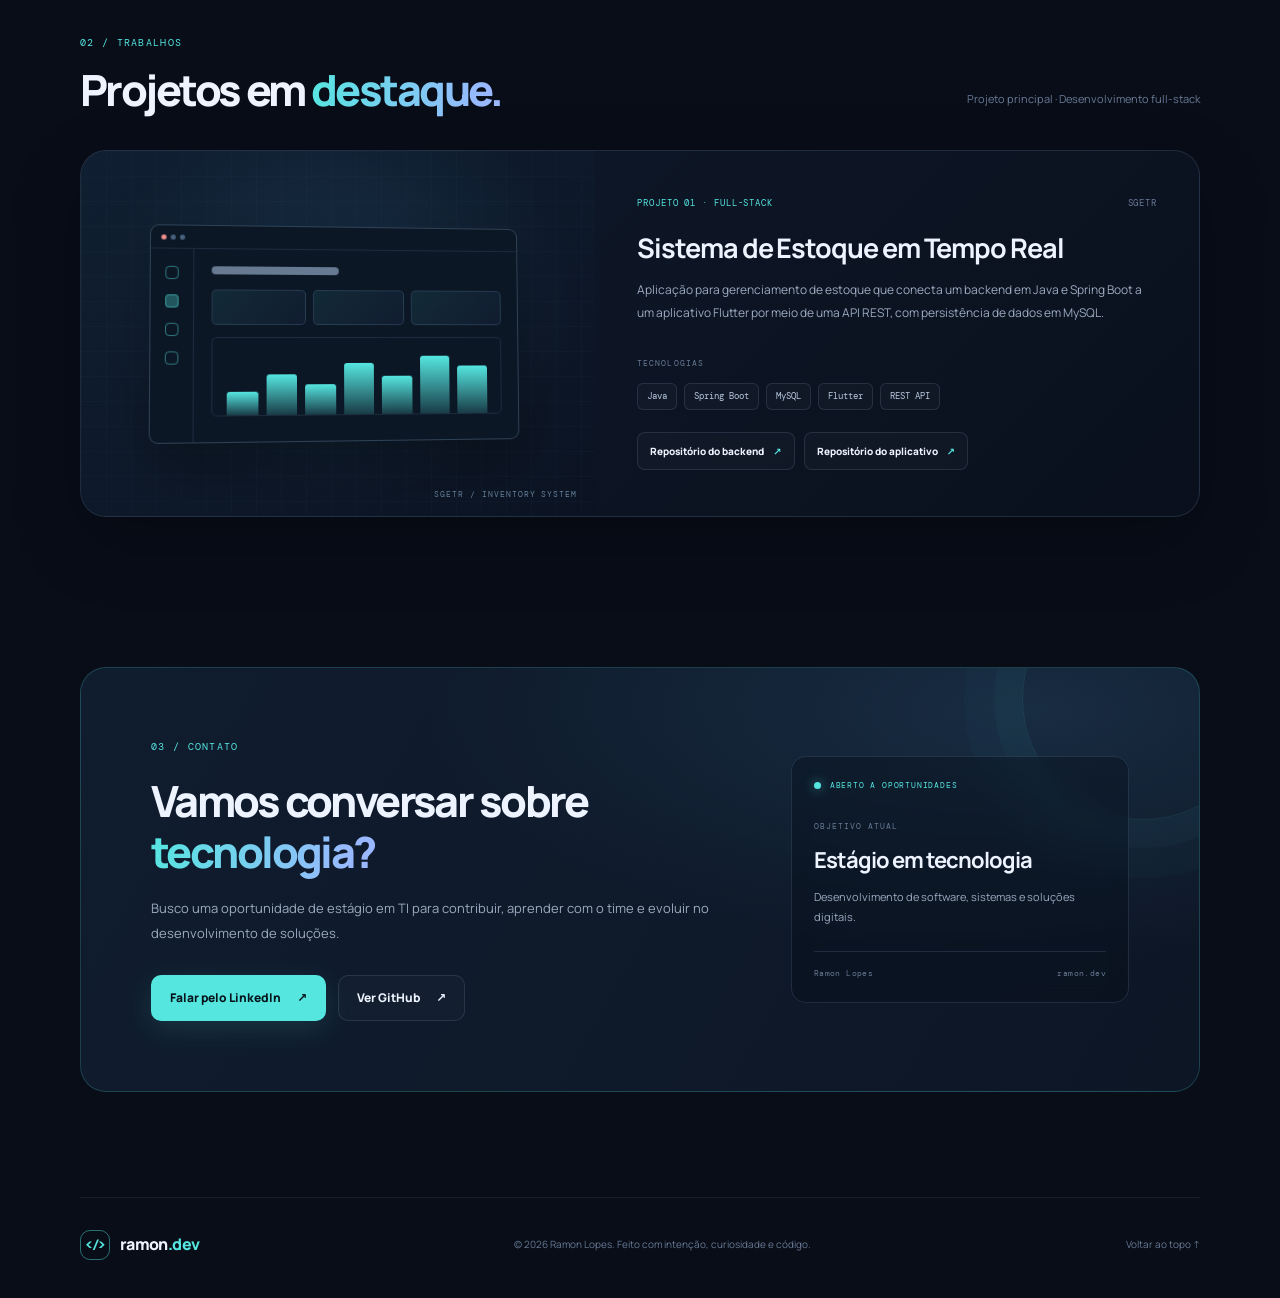
==== commit 7d4f7c7c: "feat: aprimorar layout do portfolio" ====
--- a/index.html
+++ b/index.html
@@ -1,173 +1,254 @@
 <!doctype html>
 <html lang="pt-BR">
-  <head>
-    <meta charset="UTF-8" />
-    <meta name="viewport" content="width=device-width, initial-scale=1.0" />
-    <meta name="theme-color" content="#080d18" />
-    <meta
-      name="description"
-      content="Portfólio de Ramon Lopes, estudante de Sistemas de Informação e desenvolvedor Full-Stack em formação."
-    />
-    <title>Ramon Lopes | Portfólio</title>
-    <link rel="preconnect" href="https://fonts.googleapis.com" />
-    <link rel="preconnect" href="https://fonts.gstatic.com" crossorigin />
-    <link href="https://fonts.googleapis.com/css2?family=DM+Mono:wght@400;500&family=Manrope:wght@400;500;600;700;800&display=swap" rel="stylesheet" />
-    <link rel="stylesheet" href="css/style.css" />
-    <script src="js/script.js" defer></script>
-  </head>
-  <body>
-    <a class="skip-link" href="#conteudo-principal">Pular para o conteúdo</a>
-    <header class="site-header">
-      <a class="brand" href="index.html" aria-label="Ramon Lopes — Página inicial">
-        <span class="brand-mark" aria-hidden="true">&lt;/&gt;</span>
-        <span>ramon<span class="brand-accent">.dev</span></span>
-      </a>
-
-      <button
-        class="menu-toggle"
-        type="button"
-        aria-expanded="false"
-        aria-controls="main-navigation"
-        aria-label="Abrir menu de navegação"
-      >
-        <span></span>
-        <span></span>
-        <span></span>
-      </button>
-
-      <nav class="main-nav" id="main-navigation" aria-label="Navegação principal">
-        <a href="#inicio" aria-current="page">Início</a>
-        <a href="#sobre">Sobre</a>
-        <a href="#projetos">Projetos</a>
-        <a href="#contato">Contato</a>
-      </nav>
-
-      <a class="header-cta" href="#contato">Vamos conversar <span aria-hidden="true">↗</span></a>
-    </header>
-
-    <main id="conteudo-principal">
-      <section class="hero section-shell" id="inicio" aria-labelledby="hero-title">
-        <div class="hero-copy">
-          <p class="eyebrow"><span class="status-dot"></span> Construindo soluções, uma linha por vez</p>
-          <h1 id="hero-title">Olá, eu sou o <span class="text-gradient">Ramon Lopes.</span></h1>
-          <h2>Desenvolvedor Full-Stack <span class="muted-text">em formação.</span></h2>
-          <p class="hero-description">
-            Estudante de Sistemas de Informação e técnico em Desenvolvimento de Sistemas.
-            Gosto de transformar ideias em aplicações úteis e aprender construindo projetos reais.
+
+<head>
+  <meta charset="UTF-8" />
+  <meta name="viewport" content="width=device-width, initial-scale=1.0" />
+  <meta name="theme-color" content="#080d18" />
+  <meta name="description"
+    content="Portfólio de Ramon Lopes, estudante de Sistemas de Informação e desenvolvedor Full-Stack em formação." />
+  <title>Ramon Lopes | Portfólio</title>
+  <link rel="preconnect" href="https://fonts.googleapis.com" />
+  <link rel="preconnect" href="https://fonts.gstatic.com" crossorigin />
+  <link
+    href="https://fonts.googleapis.com/css2?family=DM+Mono:wght@400;500&family=Manrope:wght@400;500;600;700;800&display=swap"
+    rel="stylesheet" />
+  <link rel="stylesheet" href="css/style.css" />
+  <script src="js/script.js" defer></script>
+</head>
+
+<body>
+  <a class="skip-link" href="#conteudo-principal">Pular para o conteúdo</a>
+
+  <header class="site-header">
+    <a class="brand" href="#inicio" aria-label="Ramon Lopes — Página inicial">
+      <span class="brand-mark" aria-hidden="true">&lt;/&gt;</span>
+      <span>ramon<span class="brand-accent">.dev</span></span>
+    </a>
+
+    <button class="menu-toggle" type="button" aria-expanded="false" aria-controls="main-navigation"
+      aria-label="Abrir menu de navegação">
+      <span></span>
+      <span></span>
+      <span></span>
+    </button>
+
+    <nav class="main-nav" id="main-navigation" aria-label="Navegação principal">
+      <a href="#inicio" aria-current="location">Início</a>
+      <a href="#sobre">Sobre</a>
+      <a href="#projetos">Projetos</a>
+      <a href="#contato">Contato</a>
+    </nav>
+
+    <a class="header-cta" href="#contato">Vamos conversar <span aria-hidden="true">↗</span></a>
+  </header>
+
+  <main id="conteudo-principal">
+    <section class="hero section-shell" id="inicio" aria-labelledby="hero-title">
+      <div class="hero-copy">
+        <p class="eyebrow"><span class="status-dot"></span> Construindo soluções, uma linha por vez</p>
+        <h1 id="hero-title">Olá, eu sou o <span class="text-gradient">Ramon Lopes.</span></h1>
+        <h2>Desenvolvedor Full-Stack <span class="muted-text">em formação.</span></h2>
+        <p class="hero-description">
+          Estudante de Sistemas de Informação e técnico em Desenvolvimento de Sistemas.
+          Gosto de transformar ideias em aplicações úteis e aprender construindo projetos reais.
+        </p>
+        <div class="hero-actions">
+          <a class="button button-primary" href="#projetos">Explorar projetos <span aria-hidden="true">↓</span></a>
+          <a class="button button-secondary" href="https://github.com/ramon-lopes" target="_blank"
+            rel="noopener noreferrer">GitHub <span aria-hidden="true">↗</span></a>
+        </div>
+        <div class="hero-meta">
+          <span><span class="meta-symbol">⌘</span> Desenvolvimento de software</span>
+          <span><span class="meta-symbol">⌁</span> Aprendizado contínuo</span>
+        </div>
+      </div>
+
+      <figure class="hero-visual profile-card">
+        <div class="profile-glow" aria-hidden="true"></div>
+        <div class="profile-frame">
+          <div class="profile-frame-top">
+            <span class="profile-frame-mark" aria-hidden="true">&lt;/&gt;</span>
+            <span class="profile-frame-label">PERFIL PROFISSIONAL</span>
+            <span class="profile-frame-indicator" aria-hidden="true"></span>
+          </div>
+          <div class="profile-image-wrap">
+            <img class="profile-photo" src="assets/images/ramon-perfil.jpeg"
+              data-fallback-src="assets/foto-perfil-placeholder.svg" alt="Foto de perfil de Ramon Lopes" />
+          </div>
+          <figcaption class="profile-caption">
+            <div>
+              <strong>Ramon Lopes</strong>
+              <span>Sistemas de Informação · FHO</span>
+            </div>
+            <span class="profile-caption-mark" aria-hidden="true">✳</span>
+          </figcaption>
+        </div>
+        <div class="floating-badge badge-top"><span aria-hidden="true">✳</span> Criatividade + lógica</div>
+      </figure>
+    </section>
+
+    <section class="about section-shell section-block" id="sobre" aria-labelledby="about-title">
+      <div class="section-heading">
+        <p class="eyebrow">01 / SOBRE MIM</p>
+        <h2 id="about-title">Uma trajetória construída em <span class="text-gradient">tecnologia.</span></h2>
+      </div>
+
+      <div class="about-intro">
+        <p class="about-lead">
+          Minha formação combina uma base técnica em Desenvolvimento de Sistemas
+          com a graduação em Sistemas de Informação.
+        </p>
+        <p class="about-support">
+          Sigo aprofundando meus conhecimentos e aplicando o que aprendo em projetos
+          práticos, buscando unir organização, lógica e atenção à experiência de quem usa.
+        </p>
+      </div>
+
+      <div class="education-grid" aria-label="Formação acadêmica">
+        <article class="education-card education-card-technical">
+          <div class="education-card-top">
+            <span class="education-sequence">01 <span>/ FORMAÇÃO TÉCNICA</span></span>
+            <span class="education-status">Concluída</span>
+          </div>
+          <div class="education-card-main">
+            <span class="education-icon" aria-hidden="true">&lt;/&gt;</span>
+            <div>
+              <p class="education-level">Curso técnico</p>
+              <h3>Desenvolvimento de Sistemas</h3>
+              <p class="education-institution">COTIL · UNICAMP</p>
+            </div>
+          </div>
+          <p class="education-description">A base técnica que marcou meu início na área de tecnologia e desenvolvimento.
+          </p>
+          <span class="education-card-number" aria-hidden="true">01</span>
+        </article>
+
+        <article class="education-card education-card-degree">
+          <div class="education-card-top">
+            <span class="education-sequence">02 <span>/ GRADUAÇÃO</span></span>
+            <span class="education-status education-status-current"><span></span> Em andamento</span>
+          </div>
+          <div class="education-card-main">
+            <span class="education-icon" aria-hidden="true">◎</span>
+            <div>
+              <p class="education-level">Bacharelado</p>
+              <h3>Sistemas de Informação</h3>
+              <p class="education-institution">FHO · Fundação Hermínio Ometto</p>
+            </div>
+          </div>
+          <p class="education-description">Ampliando minha visão sobre sistemas, tecnologia e resolução de problemas.
+          </p>
+          <span class="education-card-number" aria-hidden="true">02</span>
+        </article>
+      </div>
+    </section>
+
+    <section class="projects section-shell section-block" id="projetos" aria-labelledby="projects-title">
+      <div class="section-heading section-heading-row">
+        <div>
+          <p class="eyebrow">02 / TRABALHOS</p>
+          <h2 id="projects-title">Projetos em <span class="text-gradient">destaque.</span></h2>
+        </div>
+        <span class="section-note">Projeto principal · Desenvolvimento full-stack</span>
+      </div>
+
+      <article class="project-card">
+        <div class="project-preview" aria-hidden="true">
+          <div class="inventory-ui">
+            <div class="inventory-top"><span></span><span></span><span></span></div>
+            <div class="inventory-body">
+              <div class="inventory-sidebar"><i></i><i></i><i></i><i></i></div>
+              <div class="inventory-main">
+                <div class="inventory-title"></div>
+                <div class="inventory-stats"><i></i><i></i><i></i></div>
+                <div class="inventory-chart">
+                  <span></span><span></span><span></span><span></span><span></span><span></span><span></span></div>
+              </div>
+            </div>
+          </div>
+          <span class="preview-label">SGETR / INVENTORY SYSTEM</span>
+        </div>
+
+        <div class="project-info">
+          <div class="project-topline">
+            <span class="project-type">PROJETO 01 · FULL-STACK</span>
+            <span class="project-number">SGETR</span>
+          </div>
+          <h3>Sistema de Estoque em Tempo Real</h3>
+          <p class="project-description">
+            Aplicação para gerenciamento de estoque que conecta um backend em Java e
+            Spring Boot a um aplicativo Flutter por meio de uma API REST, com persistência
+            de dados em MySQL.
+          </p>
+          <div class="tech-block">
+            <span class="tech-block-label">TECNOLOGIAS</span>
+            <ul class="tech-list" aria-label="Tecnologias utilizadas">
+              <li>Java</li>
+              <li>Spring Boot</li>
+              <li>MySQL</li>
+              <li>Flutter</li>
+              <li>REST API</li>
+            </ul>
+          </div>
+          <div class="project-links">
+            <a class="project-link" href="https://github.com/ramon-lopes/estoque-api-backend" target="_blank"
+              rel="noopener noreferrer">
+              Repositório do backend <span aria-hidden="true">↗</span>
+            </a>
+            <a class="project-link" href="https://github.com/ramon-lopes/app-mgr-software" target="_blank"
+              rel="noopener noreferrer">
+              Repositório do aplicativo <span aria-hidden="true">↗</span>
+            </a>
+          </div>
+        </div>
+      </article>
+    </section>
+
+    <section class="contact section-shell section-block" id="contato" aria-labelledby="contact-title">
+      <div class="contact-card">
+        <div class="contact-copy">
+          <p class="eyebrow">03 / CONTATO</p>
+          <h2 id="contact-title">Vamos conversar sobre <span class="text-gradient">tecnologia?</span></h2>
+          <p>
+            Busco uma oportunidade de estágio em TI para contribuir, aprender com o time
+            e evoluir no desenvolvimento de soluções.
           </p>
           <div class="hero-actions">
-            <a class="button button-primary" href="#projetos">Explorar projetos <span aria-hidden="true">↓</span></a>
-            <a class="button button-secondary" href="https://github.com/ramon-lopes" target="_blank" rel="noopener noreferrer">GitHub <span aria-hidden="true">↗</span></a>
-          </div>
-          <div class="hero-meta">
-            <span><span class="meta-symbol">⌘</span> Desenvolvimento de software</span>
-            <span><span class="meta-symbol">⌁</span> Aprendizado contínuo</span>
-          </div>
-        </div>
-
-        <div class="hero-visual" aria-label="Ilustração abstrata de código">
-          <div class="visual-glow"></div>
-          <div class="code-window">
-            <div class="window-top">
-              <div class="window-dots" aria-hidden="true"><span></span><span></span><span></span></div>
-              <span>ramon.js</span>
-              <span class="window-lock" aria-hidden="true">◇</span>
-            </div>
-            <div class="code-content" aria-hidden="true">
-              <p><span class="code-line-number">01</span> <span class="code-purple">const</span> developer = {</p>
-              <p><span class="code-line-number">02</span> &nbsp; name: <span class="code-green">'Ramon Lopes'</span>,</p>
-              <p><span class="code-line-number">03</span> &nbsp; focus: <span class="code-green">'Full-Stack'</span>,</p>
-              <p><span class="code-line-number">04</span> &nbsp; learning: <span class="code-orange">true</span>,</p>
-              <p><span class="code-line-number">05</span> &nbsp; building: <span class="code-green">'new ideas'</span></p>
-              <p><span class="code-line-number">06</span> };</p>
-              <p class="code-comment"><span class="code-line-number">07</span> // always improving</p>
-            </div>
-            <div class="window-footer"><span class="footer-status-dot"></span> Pronto para construir <span>UTF-8</span></div>
-          </div>
-          <div class="floating-badge badge-top"><span aria-hidden="true">✳</span> Criatividade + lógica</div>
-          <div class="floating-badge badge-bottom"><span aria-hidden="true">↗</span> Evoluindo sempre</div>
-        </div>
-      </section>
-
-      <section class="about section-shell section-block" id="sobre" aria-labelledby="about-title">
-        <div class="section-heading">
-          <p class="eyebrow">01 / SOBRE MIM</p>
-          <h2 id="about-title">Tecnologia com <span class="text-gradient">propósito.</span></h2>
-        </div>
-        <div class="about-grid">
-          <div class="about-copy">
-            <p>
-              Minha trajetória em tecnologia começou com a formação técnica em
-              Desenvolvimento de Sistemas e continua no Bacharelado em Sistemas de Informação.
-            </p>
-            <p>
-              Estou fortalecendo minha base em programação por meio de projetos práticos,
-              com atenção à organização do código, à experiência de quem usa e à qualidade das soluções.
-            </p>
-          </div>
-          <div class="info-card">
-            <span class="info-card-icon" aria-hidden="true">⌘</span>
-            <div><h3>Formação técnica</h3><p>Desenvolvimento de Sistemas · COTIL/UNICAMP</p></div>
-          </div>
-          <div class="info-card">
-            <span class="info-card-icon" aria-hidden="true">◎</span>
-            <div><h3>Graduação</h3><p>Sistemas de Informação · FHO</p></div>
-          </div>
-        </div>
-      </section>
-
-      <section class="projects section-shell section-block" id="projetos" aria-labelledby="projects-title">
-        <div class="section-heading section-heading-row">
-          <div><p class="eyebrow">02 / TRABALHOS</p><h2 id="projects-title">Projetos em <span class="text-gradient">destaque.</span></h2></div>
-          <span class="section-note">Projetos e aprendizados em construção</span>
-        </div>
-        <article class="project-card">
-          <div class="project-preview" aria-hidden="true">
-            <div class="inventory-ui">
-              <div class="inventory-top"><span></span><span></span><span></span></div>
-              <div class="inventory-body">
-                <div class="inventory-sidebar"><i></i><i></i><i></i><i></i></div>
-                <div class="inventory-main"><div class="inventory-title"></div><div class="inventory-stats"><i></i><i></i><i></i></div><div class="inventory-chart"><span></span><span></span><span></span><span></span><span></span><span></span><span></span></div></div>
-              </div>
-            </div>
-            <span class="preview-label">INVENTORY / DASHBOARD</span>
-          </div>
-          <div class="project-info">
-            <div class="project-topline"><span class="project-type">FULL-STACK · APLICATIVO</span><span class="project-number">01</span></div>
-            <h3>Sistema de Estoque em Tempo Real</h3>
-            <p>
-              Sistema de gerenciamento de estoque com backend em Java e Spring Boot,
-              persistência com MySQL e aplicativo Flutter integrado por API.
-            </p>
-            <ul class="tech-list" aria-label="Tecnologias utilizadas">
-              <li>Java</li><li>Spring Boot</li><li>MySQL</li><li>Flutter</li><li>REST API</li>
-            </ul>
-            <div class="project-links">
-              <a href="https://github.com/ramon-lopes/estoque-api-backend" target="_blank" rel="noopener noreferrer">Backend <span aria-hidden="true">↗</span></a>
-              <a href="https://github.com/ramon-lopes/app-mgr-software" target="_blank" rel="noopener noreferrer">Aplicativo <span aria-hidden="true">↗</span></a>
-            </div>
-          </div>
-        </article>
-        <p class="projects-footnote">Este portfólio também é um projeto em desenvolvimento. Novos trabalhos serão adicionados conforme forem concluídos.</p>
-      </section>
-
-      <section class="contact section-shell section-block" id="contato" aria-labelledby="contact-title">
-        <div class="contact-card">
-          <p class="eyebrow">03 / CONTATO</p>
-          <h2 id="contact-title">Vamos construir algo <span class="text-gradient">interessante?</span></h2>
-          <p>Estou aberto a oportunidades de estágio, colaboração e aprendizado na área de tecnologia.</p>
-          <div class="hero-actions">
-            <a class="button button-primary" href="https://www.linkedin.com/in/ramon-almeida-lopes/" target="_blank" rel="noopener noreferrer">Conectar no LinkedIn <span aria-hidden="true">↗</span></a>
-            <a class="button button-secondary" href="https://github.com/ramon-lopes" target="_blank" rel="noopener noreferrer">Ver GitHub <span aria-hidden="true">↗</span></a>
-          </div>
-        </div>
-      </section>
-    </main>
-
-    <footer class="site-footer section-shell">
-      <a class="brand footer-brand" href="#inicio"><span class="brand-mark" aria-hidden="true">&lt;/&gt;</span><span>ramon<span class="brand-accent">.dev</span></span></a>
-      <p>© <span id="ano"></span> Ramon Lopes. Feito com intenção, curiosidade e código.</p>
-      <a class="back-to-top" href="#inicio">Voltar ao topo ↑</a>
-    </footer>
-  </body>
-</html>
+            <a class="button button-primary" href="https://www.linkedin.com/in/ramon-almeida-lopes/" target="_blank"
+              rel="noopener noreferrer">Falar pelo LinkedIn <span aria-hidden="true">↗</span></a>
+            <a class="button button-secondary" href="https://github.com/ramon-lopes" target="_blank"
+              rel="noopener noreferrer">Ver GitHub <span aria-hidden="true">↗</span></a>
+          </div>
+        </div>
+
+        <aside class="contact-aside" aria-label="Interesses profissionais">
+          <div class="contact-aside-top">
+            <span class="contact-online-dot" aria-hidden="true"></span>
+            <span>ABERTO A OPORTUNIDADES</span>
+          </div>
+          <div class="contact-aside-content">
+            <p class="contact-aside-label">OBJETIVO ATUAL</p>
+            <h3>Estágio em tecnologia</h3>
+            <p>Desenvolvimento de software, sistemas e soluções digitais.</p>
+          </div>
+          <div class="contact-aside-footer">
+            <span>Ramon Lopes</span>
+            <span>ramon.dev</span>
+          </div>
+        </aside>
+      </div>
+    </section>
+  </main>
+
+  <footer class="site-footer section-shell">
+    <a class="brand footer-brand" href="#inicio">
+      <span class="brand-mark" aria-hidden="true">&lt;/&gt;</span>
+      <span>ramon<span class="brand-accent">.dev</span></span>
+    </a>
+    <p>© <span id="ano"></span> Ramon Lopes. Feito com intenção, curiosidade e código.</p>
+    <a class="back-to-top" href="#inicio">Voltar ao topo ↑</a>
+  </footer>
+</body>
+
+</html>
--- a/css/style.css
+++ b/css/style.css
@@ -10,16 +10,15 @@
   --color-cyan: #55e6e0;
   --color-blue: #6d91ff;
   --color-purple: #b49aff;
-  --font-body:
-    "Manrope", system-ui, -apple-system, BlinkMacSystemFont, "Segoe UI",
-    sans-serif;
-  --font-mono: "DM Mono", "SFMono-Regular", Consolas, monospace;
+  --font-body: 'Manrope', system-ui, -apple-system, BlinkMacSystemFont, 'Segoe UI', sans-serif;
+  --font-mono: 'DM Mono', 'SFMono-Regular', Consolas, monospace;
   --container: 1120px;
   --radius-sm: 10px;
   --radius-md: 18px;
   --radius-lg: 26px;
   --shadow-card: 0 24px 70px rgba(0, 0, 0, 0.24);
 }
+
 
 /* Acessibilidade: foco visível para navegação por teclado. */
 :focus-visible {
@@ -57,11 +56,7 @@
 body {
   margin: 0;
   background:
-    radial-gradient(
-      ellipse at 78% 10%,
-      rgba(48, 87, 150, 0.12),
-      transparent 35%
-    ),
+    radial-gradient(ellipse at 78% 10%, rgba(48, 87, 150, 0.12), transparent 35%),
     var(--color-bg);
   color: var(--color-text);
   font-family: var(--font-body);
@@ -74,10 +69,9 @@
   inset: 0;
   z-index: -1;
   pointer-events: none;
-  content: "";
+  content: '';
   opacity: 0.13;
-  background-image:
-    linear-gradient(rgba(120, 150, 190, 0.08) 1px, transparent 1px),
+  background-image: linear-gradient(rgba(120, 150, 190, 0.08) 1px, transparent 1px),
     linear-gradient(90deg, rgba(120, 150, 190, 0.08) 1px, transparent 1px);
   background-size: 54px 54px;
   mask-image: linear-gradient(to bottom, black, transparent 85%);
@@ -177,9 +171,7 @@
   margin: 4px 0;
   border-radius: 2px;
   background: var(--color-text);
-  transition:
-    transform 180ms ease,
-    opacity 180ms ease;
+  transition: transform 180ms ease, opacity 180ms ease;
 }
 
 .menu-toggle[aria-expanded="true"] span:first-child {
@@ -204,6 +196,7 @@
 
 .main-nav a:hover,
 .main-nav a[aria-current="page"],
+.main-nav a[aria-current="location"],
 .header-cta:hover {
   color: var(--color-cyan);
 }
@@ -310,10 +303,7 @@
   border-radius: 10px;
   font-size: 12px;
   font-weight: 800;
-  transition:
-    transform 180ms ease,
-    border-color 180ms ease,
-    background 180ms ease;
+  transition: transform 180ms ease, border-color 180ms ease, background 180ms ease;
 }
 
 .button:hover {
@@ -355,135 +345,125 @@
   color: var(--color-cyan);
 }
 
+/* Retrato de perfil: a imagem pessoal entra em assets/foto-perfil.jpg. */
 .hero-visual {
   position: relative;
   display: grid;
   place-items: center;
-  min-height: 380px;
-}
-
-.visual-glow {
+  min-height: 480px;
+  margin: 0;
+}
+
+.profile-glow {
   position: absolute;
-  width: 320px;
-  height: 320px;
+  width: min(350px, 100%);
+  height: min(350px, 100%);
   border-radius: 50%;
-  background: rgba(57, 111, 194, 0.2);
-  filter: blur(85px);
-}
-
-.code-window {
+  background: rgba(57, 128, 194, 0.2);
+  filter: blur(90px);
+}
+
+.profile-frame {
   position: relative;
   z-index: 1;
-  width: min(100%, 430px);
+  width: min(100%, 390px);
+  padding: 12px;
   overflow: hidden;
   border: 1px solid rgba(143, 174, 218, 0.24);
-  border-radius: 16px;
-  background: linear-gradient(
-    145deg,
-    rgba(18, 31, 51, 0.97),
-    rgba(10, 17, 30, 0.98)
-  );
-  box-shadow:
-    0 35px 90px rgba(0, 0, 0, 0.4),
-    0 0 45px rgba(70, 130, 200, 0.07);
-  transform: perspective(1000px) rotateY(-5deg) rotateX(2deg);
-}
-
-.window-top {
-  display: flex;
-  align-items: center;
-  justify-content: space-between;
-  height: 48px;
-  padding-inline: 17px;
-  border-bottom: 1px solid var(--color-border);
+  border-radius: 23px;
+  background: linear-gradient(150deg, rgba(18, 31, 51, 0.98), rgba(10, 17, 30, 0.98));
+  box-shadow: 0 35px 90px rgba(0, 0, 0, 0.42), 0 0 45px rgba(70, 130, 200, 0.08);
+  transform: perspective(1000px) rotateY(-3deg) rotateX(1deg);
+}
+
+.profile-frame-top {
+  display: flex;
+  align-items: center;
+  gap: 10px;
+  height: 30px;
+  padding: 0 4px 10px;
   color: var(--color-subtle);
   font-family: var(--font-mono);
-  font-size: 10px;
-}
-
-.window-dots {
-  display: flex;
-  gap: 5px;
-}
-
-.window-dots span {
-  width: 7px;
-  height: 7px;
-  border-radius: 50%;
-  background: #41516a;
-}
-
-.window-dots span:first-child {
-  background: #f18e8e;
-}
-
-.window-dots span:nth-child(2) {
-  background: #f3c879;
-}
-
-.window-dots span:nth-child(3) {
-  background: #6edbb2;
-}
-
-.window-lock {
-  color: var(--color-cyan);
-}
-
-.code-content {
-  padding: 24px 14px 26px;
-  font-family: var(--font-mono);
-  font-size: clamp(10px, 1.1vw, 12px);
-  line-height: 2.25;
-}
-
-.code-content p {
-  margin: 0;
-  white-space: pre;
-}
-
-.code-line-number {
-  display: inline-block;
-  width: 26px;
-  color: #50617c;
-  text-align: right;
-  margin-right: 12px;
-}
-
-.code-purple {
-  color: var(--color-purple);
-}
-
-.code-green {
-  color: #a6e3a1;
-}
-
-.code-orange {
-  color: #f6bd78;
-}
-
-.code-comment {
-  color: #7186a2;
-}
-
-.window-footer {
-  display: flex;
-  align-items: center;
-  gap: 8px;
-  padding: 10px 16px;
-  border-top: 1px solid var(--color-border);
-  color: var(--color-muted);
-  font-family: var(--font-mono);
-  font-size: 9px;
-}
-
-.window-footer > span:last-child {
-  margin-left: auto;
-  color: var(--color-subtle);
-}
-
-.footer-status-dot {
+  font-size: 8px;
+  letter-spacing: 0.12em;
+}
+
+.profile-frame-mark {
+  color: var(--color-cyan);
+  font-size: 11px;
+}
+
+.profile-frame-indicator {
   width: 6px;
   height: 6px;
+  margin-left: auto;
+  border-radius: 50%;
+  background: var(--color-cyan);
+  box-shadow: 0 0 12px rgba(85, 230, 224, 0.7);
+}
+
+.profile-image-wrap {
+  position: relative;
+  overflow: hidden;
+  aspect-ratio: 4 / 4.7;
+  border: 1px solid rgba(143, 174, 218, 0.16);
+  border-radius: 15px;
+  background: linear-gradient(145deg, #1a2d43, #0d1727);
+}
+
+.profile-image-wrap::after {
+  position: absolute;
+  inset: 45% 0 0;
+  content: '';
+  pointer-events: none;
+  background: linear-gradient(transparent, rgba(8, 13, 24, 0.25));
+}
+
+.profile-photo {
+  display: block;
+  width: 100%;
+  height: 100%;
+  object-fit: cover;
+  object-position: center 34%;
+}
+
+.profile-photo.is-placeholder {
+  object-fit: cover;
+  opacity: 0.92;
+}
+
+.profile-caption {
+  display: flex;
+  align-items: center;
+  justify-content: space-between;
+  gap: 16px;
+  padding: 13px 5px 3px;
+}
+
+.profile-caption>div {
+  display: grid;
+  gap: 2px;
+}
+
+.profile-caption strong {
+  color: var(--color-text);
+  font-size: 12px;
+}
+
+.profile-caption>div span {
+  color: var(--color-muted);
+  font-size: 10px;
+}
+
+.profile-caption-mark {
+  display: grid;
+  place-items: center;
+  width: 28px;
+  height: 28px;
+  border: 1px solid rgba(85, 230, 224, 0.25);
+  border-radius: 9px;
+  color: var(--color-cyan);
+  background: rgba(85, 230, 224, 0.06);
 }
 
 .floating-badge {
@@ -495,7 +475,7 @@
   padding: 11px 14px;
   border: 1px solid var(--color-border);
   border-radius: 10px;
-  background: rgba(14, 22, 37, 0.93);
+  background: rgba(14, 22, 37, 0.94);
   box-shadow: var(--shadow-card);
   color: #dce7f8;
   font-size: 10px;
@@ -508,17 +488,12 @@
 }
 
 .badge-top {
-  top: 42px;
-  right: -8px;
-}
-
-.badge-bottom {
-  bottom: 42px;
-  left: -18px;
+  top: 54px;
+  right: -7px;
 }
 
 .section-heading {
-  margin-bottom: 42px;
+  margin-bottom: 34px;
 }
 
 .section-heading .eyebrow {
@@ -534,59 +509,192 @@
   line-height: 1.2;
 }
 
-.about-grid {
+.about-intro {
   display: grid;
-  grid-template-columns: 1.15fr 1fr;
+  grid-template-columns: 1.05fr 0.8fr;
+  align-items: end;
+  gap: 48px;
+  margin-bottom: 32px;
+}
+
+.about-lead {
+  max-width: 680px;
+  margin: 0;
+  color: #dce6f5;
+  font-size: clamp(17px, 2vw, 21px);
+  font-weight: 600;
+  letter-spacing: -0.035em;
+  line-height: 1.7;
+}
+
+.about-support {
+  max-width: 480px;
+  margin: 0;
+  padding-left: 20px;
+  border-left: 1px solid rgba(85, 230, 224, 0.35);
+  color: var(--color-muted);
+  font-size: 12px;
+  line-height: 1.9;
+}
+
+.education-grid {
+  display: grid;
+  grid-template-columns: repeat(2, minmax(0, 1fr));
+  gap: 18px;
+}
+
+.education-card {
+  position: relative;
+  display: flex;
+  min-height: 260px;
+  flex-direction: column;
+  justify-content: space-between;
+  gap: 24px;
+  overflow: hidden;
+  padding: 25px 26px 23px;
+  border: 1px solid rgba(143, 174, 218, 0.17);
+  border-radius: var(--radius-md);
+  background: linear-gradient(145deg, rgba(17, 31, 50, 0.92), rgba(11, 19, 32, 0.96));
+  box-shadow: 0 18px 48px rgba(0, 0, 0, 0.16);
+  transition: transform 180ms ease, border-color 180ms ease, background 180ms ease;
+}
+
+.education-card:hover {
+  transform: translateY(-3px);
+  border-color: rgba(85, 230, 224, 0.35);
+}
+
+.education-card::before {
+  position: absolute;
+  top: -75px;
+  right: -45px;
+  width: 190px;
+  height: 190px;
+  border: 1px solid rgba(85, 230, 224, 0.08);
+  border-radius: 50%;
+  box-shadow: 0 0 0 24px rgba(85, 230, 224, 0.025);
+  content: '';
+  pointer-events: none;
+}
+
+.education-card-top {
+  position: relative;
+  z-index: 1;
+  display: flex;
+  align-items: center;
+  justify-content: space-between;
+  gap: 12px;
+}
+
+.education-sequence {
+  color: var(--color-cyan);
+  font-family: var(--font-mono);
+  font-size: 10px;
+  letter-spacing: 0.1em;
+}
+
+.education-sequence span {
+  color: var(--color-subtle);
+  font-size: 8px;
+}
+
+.education-status {
+  padding: 5px 9px;
+  border: 1px solid rgba(110, 219, 178, 0.2);
+  border-radius: 999px;
+  color: #a7e4c7;
+  background: rgba(110, 219, 178, 0.06);
+  font-size: 9px;
+  font-weight: 700;
+  white-space: nowrap;
+}
+
+.education-status-current {
+  display: inline-flex;
+  align-items: center;
+  gap: 7px;
+  border-color: rgba(85, 230, 224, 0.2);
+  color: var(--color-cyan);
+  background: rgba(85, 230, 224, 0.06);
+}
+
+.education-status-current span {
+  width: 5px;
+  height: 5px;
+  border-radius: 50%;
+  background: var(--color-cyan);
+  box-shadow: 0 0 9px rgba(85, 230, 224, 0.7);
+}
+
+.education-card-main {
+  position: relative;
+  z-index: 1;
+  display: flex;
+  align-items: flex-start;
   gap: 16px;
 }
 
-.about-copy {
-  grid-row: span 2;
-  padding: 24px 36px 24px 0;
-  color: var(--color-muted);
-  font-size: 14px;
-  line-height: 2;
-}
-
-.about-copy p {
-  margin: 0 0 17px;
-}
-
-.info-card {
-  display: flex;
-  align-items: flex-start;
-  gap: 17px;
-  padding: 22px;
-  border: 1px solid var(--color-border);
-  border-radius: var(--radius-md);
-  background: rgba(15, 24, 40, 0.62);
-}
-
-.info-card-icon {
+.education-icon {
   display: grid;
-  flex: 0 0 42px;
+  flex: 0 0 48px;
   place-items: center;
-  width: 42px;
-  height: 42px;
-  border: 1px solid rgba(85, 230, 224, 0.22);
-  border-radius: 12px;
-  color: var(--color-cyan);
-  background: rgba(85, 230, 224, 0.06);
-  font-size: 18px;
-}
-
-.info-card h3 {
-  margin: 0 0 5px;
-  font-size: 13px;
-}
-
-.info-card p {
+  width: 48px;
+  height: 48px;
+  border: 1px solid rgba(85, 230, 224, 0.28);
+  border-radius: 14px;
+  color: var(--color-cyan);
+  background: rgba(85, 230, 224, 0.07);
+  font-family: var(--font-mono);
+  font-size: 17px;
+}
+
+.education-level {
+  margin: 0 0 4px;
+  color: var(--color-subtle);
+  font-family: var(--font-mono);
+  font-size: 9px;
+  letter-spacing: 0.12em;
+  text-transform: uppercase;
+}
+
+.education-card h3 {
+  margin: 0;
+  color: var(--color-text);
+  font-size: clamp(18px, 2vw, 22px);
+  font-weight: 800;
+  letter-spacing: -0.045em;
+  line-height: 1.3;
+}
+
+.education-institution {
+  margin: 7px 0 0;
+  color: var(--color-cyan);
+  font-size: 11px;
+  font-weight: 700;
+}
+
+.education-description {
+  position: relative;
+  z-index: 1;
+  max-width: 390px;
   margin: 0;
   color: var(--color-muted);
   font-size: 11px;
   line-height: 1.8;
 }
 
+.education-card-number {
+  position: absolute;
+  right: 23px;
+  bottom: 7px;
+  color: rgba(157, 184, 218, 0.045);
+  font-family: var(--font-mono);
+  font-size: 76px;
+  font-weight: 500;
+  line-height: 1;
+  pointer-events: none;
+}
+
 .section-heading-row {
   display: flex;
   align-items: flex-end;
@@ -602,15 +710,11 @@
 
 .project-card {
   display: grid;
-  grid-template-columns: 0.95fr 1.05fr;
+  grid-template-columns: 0.92fr 1.08fr;
   overflow: hidden;
   border: 1px solid var(--color-border);
   border-radius: var(--radius-lg);
-  background: linear-gradient(
-    135deg,
-    rgba(17, 28, 46, 0.92),
-    rgba(10, 17, 29, 0.95)
-  );
+  background: linear-gradient(135deg, rgba(17, 28, 46, 0.92), rgba(10, 17, 29, 0.95));
   box-shadow: var(--shadow-card);
 }
 
@@ -618,26 +722,18 @@
   position: relative;
   display: grid;
   place-items: center;
-  min-height: 340px;
+  min-height: 365px;
   overflow: hidden;
   padding: 30px;
-  background:
-    radial-gradient(
-      ellipse at 50% 40%,
-      rgba(54, 123, 164, 0.22),
-      transparent 65%
-    ),
-    linear-gradient(145deg, #101f32, #0b1322);
+  background: radial-gradient(ellipse at 50% 40%, rgba(54, 123, 164, 0.22), transparent 65%), linear-gradient(145deg, #101f32, #0b1322);
 }
 
 .project-preview::before {
   position: absolute;
   inset: 0;
-  content: "";
+  content: '';
   opacity: 0.25;
-  background-image:
-    linear-gradient(rgba(115, 155, 192, 0.12) 1px, transparent 1px),
-    linear-gradient(90deg, rgba(115, 155, 192, 0.12) 1px, transparent 1px);
+  background-image: linear-gradient(rgba(115, 155, 192, 0.12) 1px, transparent 1px), linear-gradient(90deg, rgba(115, 155, 192, 0.12) 1px, transparent 1px);
   background-size: 25px 25px;
 }
 
@@ -723,11 +819,7 @@
   height: 35px;
   border: 1px solid rgba(141, 180, 212, 0.17);
   border-radius: 5px;
-  background: linear-gradient(
-    135deg,
-    rgba(85, 230, 224, 0.09),
-    rgba(109, 145, 255, 0.05)
-  );
+  background: linear-gradient(135deg, rgba(85, 230, 224, 0.09), rgba(109, 145, 255, 0.05));
 }
 
 .inventory-chart {
@@ -787,7 +879,7 @@
 
 .project-info {
   align-self: center;
-  padding: 38px;
+  padding: 42px;
 }
 
 .project-topline {
@@ -812,18 +904,30 @@
   line-height: 1.35;
 }
 
-.project-info > p {
+.project-description {
+  max-width: 520px;
   margin: 0;
   color: var(--color-muted);
   font-size: 12px;
-  line-height: 1.9;
+  line-height: 1.95;
+}
+
+.tech-block {
+  margin-top: 22px;
+}
+
+.tech-block-label {
+  color: var(--color-subtle);
+  font-family: var(--font-mono);
+  font-size: 8px;
+  letter-spacing: 0.13em;
 }
 
 .tech-list {
   display: flex;
   flex-wrap: wrap;
   gap: 7px;
-  margin: 22px 0 24px;
+  margin: 9px 0 22px;
   padding: 0;
   list-style: none;
 }
@@ -841,28 +945,32 @@
 .project-links {
   display: flex;
   flex-wrap: wrap;
-  gap: 18px;
-}
-
-.project-links a {
+  gap: 9px;
+}
+
+.project-link {
+  display: inline-flex;
+  align-items: center;
+  gap: 9px;
+  min-height: 38px;
+  padding: 0 12px;
+  border: 1px solid var(--color-border);
+  border-radius: 8px;
   color: var(--color-text);
-  font-size: 11px;
+  background: rgba(255, 255, 255, 0.025);
+  font-size: 10px;
   font-weight: 800;
-}
-
-.project-links a span {
-  margin-left: 5px;
-  color: var(--color-cyan);
-}
-
-.project-links a:hover {
-  color: var(--color-cyan);
-}
-
-.projects-footnote {
-  margin: 18px 0 0;
-  color: var(--color-subtle);
-  font-size: 11px;
+  transition: border-color 180ms ease, color 180ms ease, transform 180ms ease;
+}
+
+.project-link span {
+  color: var(--color-cyan);
+}
+
+.project-link:hover {
+  transform: translateY(-2px);
+  border-color: rgba(85, 230, 224, 0.45);
+  color: var(--color-cyan);
 }
 
 .contact {
@@ -871,17 +979,15 @@
 
 .contact-card {
   position: relative;
+  display: grid;
+  grid-template-columns: minmax(0, 1.25fr) minmax(250px, 0.75fr);
+  align-items: center;
+  gap: clamp(30px, 6vw, 76px);
   overflow: hidden;
   padding: clamp(30px, 6vw, 70px);
   border: 1px solid rgba(85, 230, 224, 0.19);
   border-radius: var(--radius-lg);
-  background:
-    radial-gradient(
-      ellipse at 85% 10%,
-      rgba(68, 135, 184, 0.18),
-      transparent 45%
-    ),
-    linear-gradient(120deg, #101d2f, #0d1625);
+  background: radial-gradient(ellipse at 85% 10%, rgba(68, 135, 184, 0.18), transparent 45%), linear-gradient(120deg, #101d2f, #0d1625);
 }
 
 .contact-card::after {
@@ -892,27 +998,96 @@
   height: 240px;
   border: 1px solid rgba(85, 230, 224, 0.1);
   border-radius: 50%;
-  box-shadow:
-    0 0 0 28px rgba(85, 230, 224, 0.025),
-    0 0 0 58px rgba(85, 230, 224, 0.02);
-  content: "";
+  box-shadow: 0 0 0 28px rgba(85, 230, 224, 0.025), 0 0 0 58px rgba(85, 230, 224, 0.02);
+  content: '';
   pointer-events: none;
+}
+
+.contact-copy,
+.contact-aside {
+  position: relative;
+  z-index: 1;
 }
 
 .contact-card h2 {
   max-width: 650px;
 }
 
-.contact-card > p:not(.eyebrow) {
+.contact-copy>p:not(.eyebrow) {
   max-width: 590px;
   margin: 18px 0 0;
   color: var(--color-muted);
   font-size: 13px;
+  line-height: 1.9;
 }
 
 .contact-card .hero-actions {
   position: relative;
   z-index: 1;
+}
+
+.contact-aside {
+  padding: 22px;
+  border: 1px solid rgba(143, 174, 218, 0.16);
+  border-radius: 15px;
+  background: rgba(7, 14, 25, 0.38);
+  backdrop-filter: blur(10px);
+}
+
+.contact-aside-top {
+  display: flex;
+  align-items: center;
+  gap: 9px;
+  color: var(--color-cyan);
+  font-family: var(--font-mono);
+  font-size: 8px;
+  letter-spacing: 0.1em;
+}
+
+.contact-online-dot {
+  width: 7px;
+  height: 7px;
+  border-radius: 50%;
+  background: var(--color-cyan);
+  box-shadow: 0 0 12px rgba(85, 230, 224, 0.65);
+}
+
+.contact-aside-content {
+  padding: 28px 0 24px;
+}
+
+.contact-aside-label {
+  margin: 0 0 8px;
+  color: var(--color-subtle);
+  font-family: var(--font-mono);
+  font-size: 8px;
+  letter-spacing: 0.13em;
+}
+
+.contact-aside-content h3 {
+  margin: 0;
+  color: var(--color-text);
+  font-size: 22px;
+  letter-spacing: -0.045em;
+}
+
+.contact-aside-content>p:last-child {
+  margin: 8px 0 0;
+  color: var(--color-muted);
+  font-size: 11px;
+  line-height: 1.8;
+}
+
+.contact-aside-footer {
+  display: flex;
+  justify-content: space-between;
+  gap: 10px;
+  padding-top: 15px;
+  border-top: 1px solid var(--color-border);
+  color: var(--color-subtle);
+  font-family: var(--font-mono);
+  font-size: 8px;
+  letter-spacing: 0.05em;
 }
 
 .site-footer {
@@ -965,7 +1140,7 @@
   }
 
   .hero-visual {
-    min-height: 330px;
+    min-height: 420px;
   }
 
   .badge-top {
@@ -976,14 +1151,13 @@
     left: -5px;
   }
 
-  .about-grid {
-    grid-template-columns: 1fr 1fr;
-  }
-
-  .about-copy {
-    grid-column: 1 / -1;
-    grid-row: auto;
-    padding: 0 0 12px;
+  .about-intro {
+    grid-template-columns: 1fr;
+    gap: 16px;
+  }
+
+  .about-support {
+    max-width: 640px;
   }
 
   .project-info {
@@ -1064,23 +1238,18 @@
   }
 
   .hero-visual {
-    min-height: 310px;
+    min-height: 450px;
     margin: 0 8px;
   }
 
-  .code-window {
-    max-width: 420px;
+  .profile-frame {
+    max-width: 360px;
     transform: none;
   }
 
   .badge-top {
-    top: 8px;
-    right: -4px;
-  }
-
-  .badge-bottom {
-    bottom: 8px;
-    left: -4px;
+    top: 12px;
+    right: -5px;
   }
 
   .floating-badge {
@@ -1096,16 +1265,19 @@
     margin-bottom: 28px;
   }
 
-  .about-grid {
+  .about-intro {
+    gap: 12px;
+    margin-bottom: 24px;
+  }
+
+  .education-grid {
     grid-template-columns: 1fr;
-  }
-
-  .about-copy {
-    grid-column: auto;
-  }
-
-  .info-card {
-    padding: 18px;
+    gap: 12px;
+  }
+
+  .education-card {
+    min-height: 235px;
+    padding: 21px;
   }
 
   .section-heading-row {
@@ -1124,7 +1296,7 @@
   }
 
   .project-info {
-    padding: 26px 22px 30px;
+    padding: 28px 22px 30px;
   }
 
   .contact {
@@ -1132,11 +1304,17 @@
   }
 
   .contact-card {
+    grid-template-columns: 1fr;
+    gap: 30px;
     padding: 30px 22px;
   }
 
   .contact-card h2 {
     font-size: 32px;
+  }
+
+  .contact-aside {
+    max-width: none;
   }
 
   .site-footer {
@@ -1175,9 +1353,26 @@
   .project-preview {
     min-height: 230px;
   }
+
+  .hero-visual {
+    min-height: 390px;
+  }
+
+  .profile-frame {
+    max-width: 310px;
+  }
+
+  .floating-badge {
+    max-width: 170px;
+  }
+
+  .contact-aside {
+    padding: 18px;
+  }
 }
 
 @media (prefers-reduced-motion: reduce) {
+
   *,
   *::before,
   *::after {
@@ -1186,4 +1381,4 @@
     animation-duration: 0.01ms !important;
     animation-iteration-count: 1 !important;
   }
-}
+}
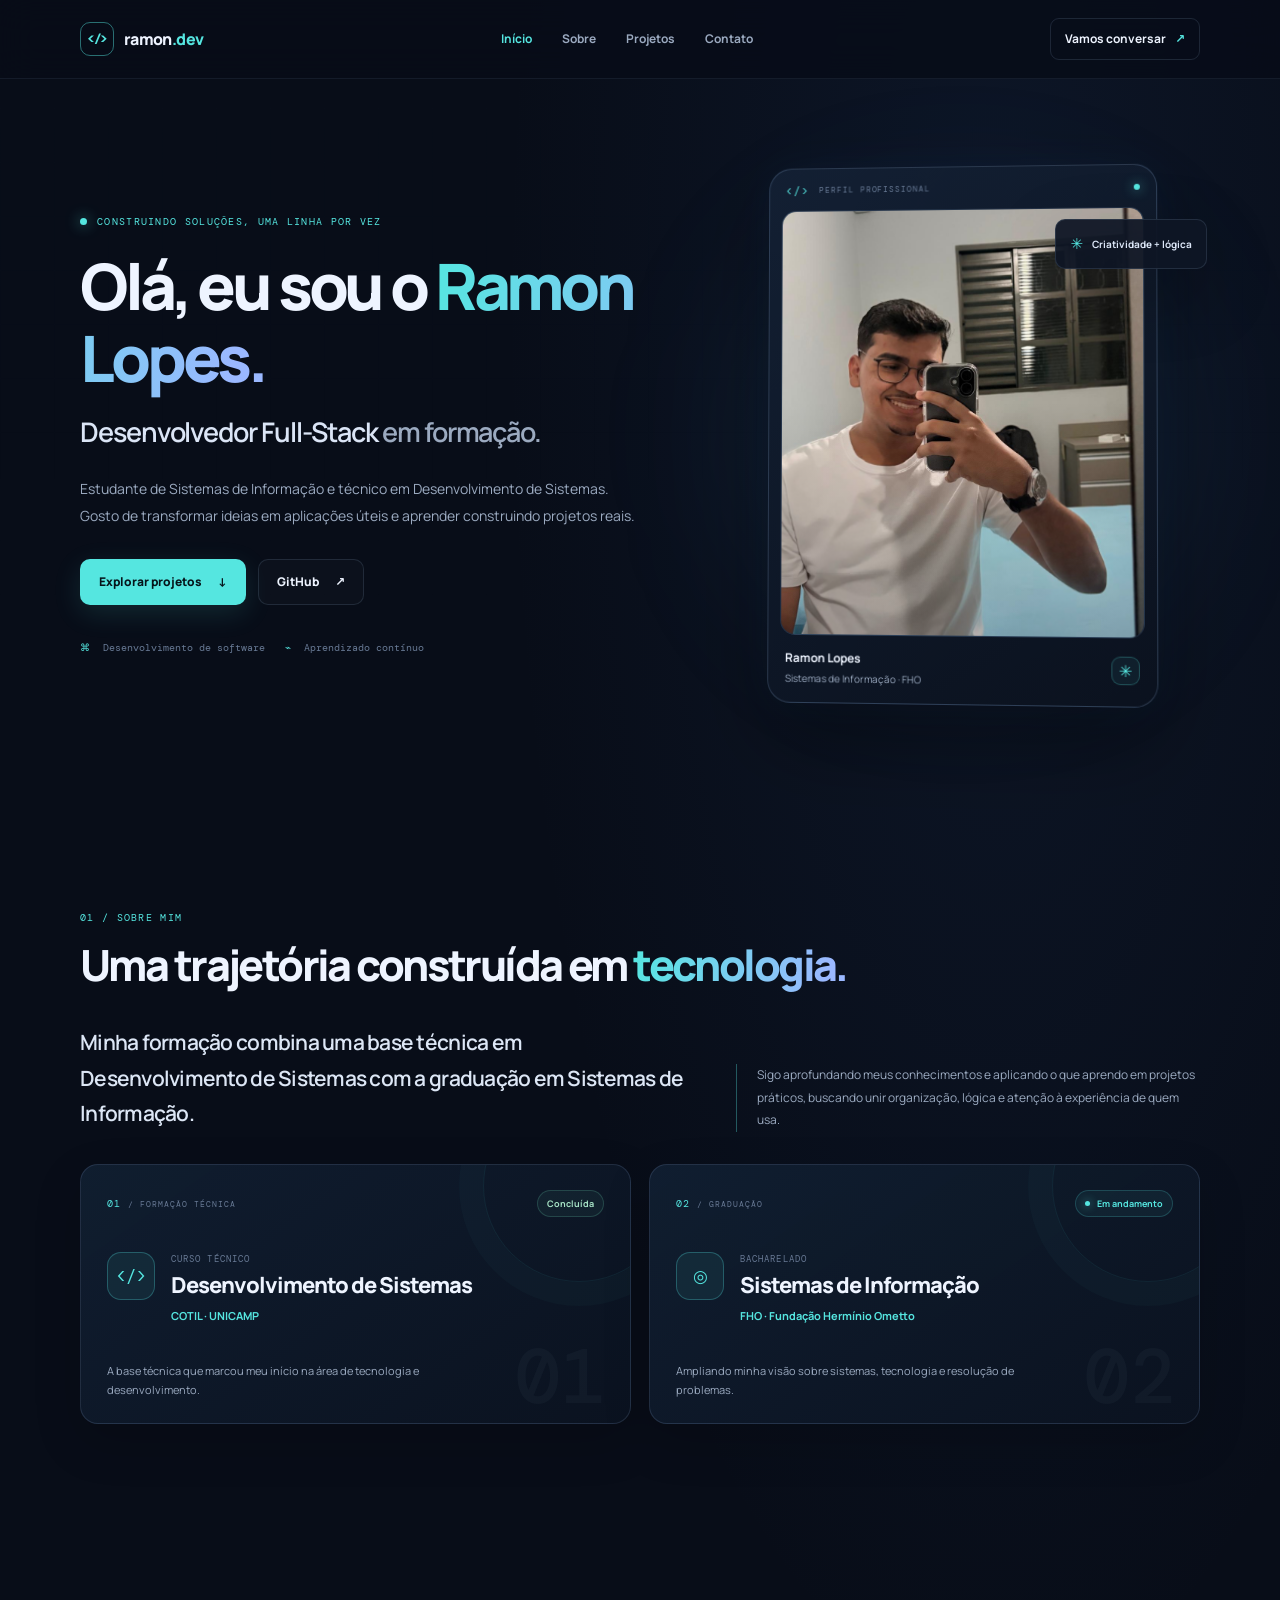
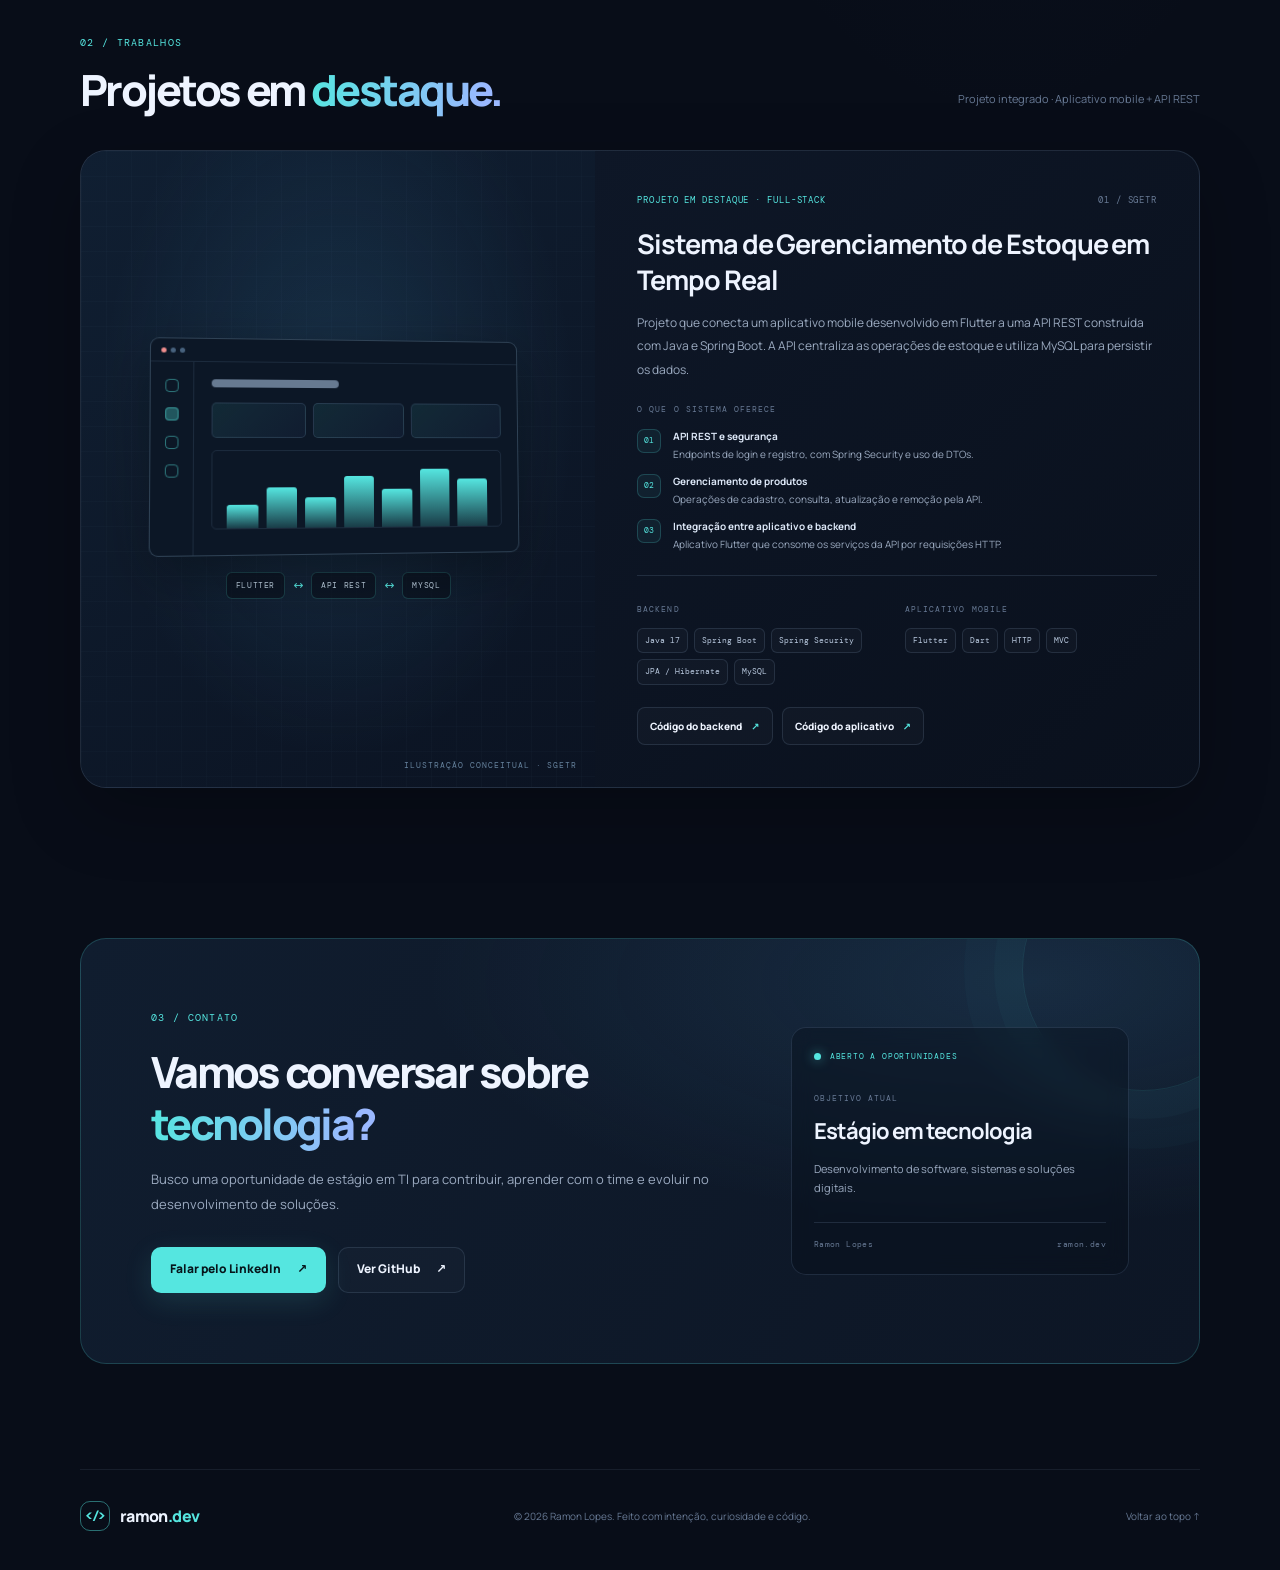
==== commit b6ab4fe5: "feat: aprimorar apresentacao do projeto SGETR" ====
--- a/index.html
+++ b/index.html
@@ -74,7 +74,8 @@
           </div>
           <div class="profile-image-wrap">
             <img class="profile-photo" src="assets/images/ramon-perfil.jpeg"
-              data-fallback-src="assets/foto-perfil-placeholder.svg" alt="Foto de perfil de Ramon Lopes" />
+              data-fallback-src="assets/foto-perfil-placeholder.svg" alt="Foto de perfil de Ramon Lopes"
+              width="800" height="940" fetchpriority="high" />
           </div>
           <figcaption class="profile-caption">
             <div>
@@ -150,55 +151,106 @@
           <p class="eyebrow">02 / TRABALHOS</p>
           <h2 id="projects-title">Projetos em <span class="text-gradient">destaque.</span></h2>
         </div>
-        <span class="section-note">Projeto principal · Desenvolvimento full-stack</span>
-      </div>
-
-      <article class="project-card">
+        <span class="section-note">Projeto integrado · Aplicativo mobile + API REST</span>
+      </div>
+
+      <article class="project-card" aria-labelledby="sgetr-title">
         <div class="project-preview" aria-hidden="true">
-          <div class="inventory-ui">
-            <div class="inventory-top"><span></span><span></span><span></span></div>
-            <div class="inventory-body">
-              <div class="inventory-sidebar"><i></i><i></i><i></i><i></i></div>
-              <div class="inventory-main">
-                <div class="inventory-title"></div>
-                <div class="inventory-stats"><i></i><i></i><i></i></div>
-                <div class="inventory-chart">
-                  <span></span><span></span><span></span><span></span><span></span><span></span><span></span></div>
+          <div class="project-preview-content">
+            <div class="inventory-ui" aria-hidden="true">
+              <div class="inventory-top"><span></span><span></span><span></span></div>
+              <div class="inventory-body">
+                <div class="inventory-sidebar"><i></i><i></i><i></i><i></i></div>
+                <div class="inventory-main">
+                  <div class="inventory-title"></div>
+                  <div class="inventory-stats"><i></i><i></i><i></i></div>
+                  <div class="inventory-chart">
+                    <span></span><span></span><span></span><span></span><span></span><span></span><span></span>
+                  </div>
+                </div>
               </div>
             </div>
-          </div>
-          <span class="preview-label">SGETR / INVENTORY SYSTEM</span>
+
+            <div class="project-flow">
+              <span>FLUTTER</span>
+              <span class="project-flow-arrow" aria-hidden="true">↔</span>
+              <span>API REST</span>
+              <span class="project-flow-arrow" aria-hidden="true">↔</span>
+              <span>MYSQL</span>
+            </div>
+          </div>
+          <span class="preview-label">ILUSTRAÇÃO CONCEITUAL · SGETR</span>
         </div>
 
         <div class="project-info">
           <div class="project-topline">
-            <span class="project-type">PROJETO 01 · FULL-STACK</span>
-            <span class="project-number">SGETR</span>
-          </div>
-          <h3>Sistema de Estoque em Tempo Real</h3>
+            <span class="project-type">PROJETO EM DESTAQUE · FULL-STACK</span>
+            <span class="project-number">01 / SGETR</span>
+          </div>
+          <h3 id="sgetr-title">Sistema de Gerenciamento de Estoque em Tempo Real</h3>
           <p class="project-description">
-            Aplicação para gerenciamento de estoque que conecta um backend em Java e
-            Spring Boot a um aplicativo Flutter por meio de uma API REST, com persistência
-            de dados em MySQL.
+            Projeto que conecta um aplicativo mobile desenvolvido em Flutter a uma API REST
+            construída com Java e Spring Boot. A API centraliza as operações de estoque e
+            utiliza MySQL para persistir os dados.
           </p>
-          <div class="tech-block">
-            <span class="tech-block-label">TECNOLOGIAS</span>
-            <ul class="tech-list" aria-label="Tecnologias utilizadas">
-              <li>Java</li>
-              <li>Spring Boot</li>
-              <li>MySQL</li>
-              <li>Flutter</li>
-              <li>REST API</li>
+
+          <div class="project-highlights" aria-labelledby="project-highlights-title">
+            <p class="project-subheading" id="project-highlights-title">O QUE O SISTEMA OFERECE</p>
+            <ul class="project-feature-list">
+              <li>
+                <span class="project-feature-index" aria-hidden="true">01</span>
+                <span class="project-feature-copy">
+                  <strong>API REST e segurança</strong>
+                  <span>Endpoints de login e registro, com Spring Security e uso de DTOs.</span>
+                </span>
+              </li>
+              <li>
+                <span class="project-feature-index" aria-hidden="true">02</span>
+                <span class="project-feature-copy">
+                  <strong>Gerenciamento de produtos</strong>
+                  <span>Operações de cadastro, consulta, atualização e remoção pela API.</span>
+                </span>
+              </li>
+              <li>
+                <span class="project-feature-index" aria-hidden="true">03</span>
+                <span class="project-feature-copy">
+                  <strong>Integração entre aplicativo e backend</strong>
+                  <span>Aplicativo Flutter que consome os serviços da API por requisições HTTP.</span>
+                </span>
+              </li>
             </ul>
           </div>
+
+          <div class="project-tech-stack" aria-label="Tecnologias utilizadas no projeto">
+            <div class="project-tech-group">
+              <span class="tech-block-label">BACKEND</span>
+              <ul class="tech-list">
+                <li>Java 17</li>
+                <li>Spring Boot</li>
+                <li>Spring Security</li>
+                <li>JPA / Hibernate</li>
+                <li>MySQL</li>
+              </ul>
+            </div>
+            <div class="project-tech-group">
+              <span class="tech-block-label">APLICATIVO MOBILE</span>
+              <ul class="tech-list">
+                <li>Flutter</li>
+                <li>Dart</li>
+                <li>HTTP</li>
+                <li>MVC</li>
+              </ul>
+            </div>
+          </div>
+
           <div class="project-links">
             <a class="project-link" href="https://github.com/ramon-lopes/estoque-api-backend" target="_blank"
-              rel="noopener noreferrer">
-              Repositório do backend <span aria-hidden="true">↗</span>
+              rel="noopener noreferrer" aria-label="Ver código do backend no GitHub">
+              Código do backend <span aria-hidden="true">↗</span>
             </a>
             <a class="project-link" href="https://github.com/ramon-lopes/app-mgr-software" target="_blank"
-              rel="noopener noreferrer">
-              Repositório do aplicativo <span aria-hidden="true">↗</span>
+              rel="noopener noreferrer" aria-label="Ver código do aplicativo mobile no GitHub">
+              Código do aplicativo <span aria-hidden="true">↗</span>
             </a>
           </div>
         </div>
--- a/css/style.css
+++ b/css/style.css
@@ -1,1384 +1,2516 @@
 :root {
+
   color-scheme: dark;
+
   --color-bg: #080d18;
+
   --color-surface: #0e1625;
+
   --color-surface-raised: #111d30;
+
   --color-border: rgba(157, 184, 218, 0.15);
+
   --color-text: #eef4ff;
+
   --color-muted: #9baac0;
+
   --color-subtle: #687a95;
+
   --color-cyan: #55e6e0;
+
   --color-blue: #6d91ff;
+
   --color-purple: #b49aff;
+
   --font-body: 'Manrope', system-ui, -apple-system, BlinkMacSystemFont, 'Segoe UI', sans-serif;
+
   --font-mono: 'DM Mono', 'SFMono-Regular', Consolas, monospace;
+
   --container: 1120px;
+
   --radius-sm: 10px;
+
   --radius-md: 18px;
+
   --radius-lg: 26px;
+
   --shadow-card: 0 24px 70px rgba(0, 0, 0, 0.24);
-}
-
+
+}
 
 /* Acessibilidade: foco visível para navegação por teclado. */
+
 :focus-visible {
+
   outline: 3px solid var(--color-cyan);
+
   outline-offset: 4px;
+
 }
 
 .skip-link {
+
   position: fixed;
+
   z-index: 1000;
+
   top: 12px;
+
   left: 12px;
+
   transform: translateY(-160%);
+
   padding: 12px 16px;
+
   border-radius: 8px;
+
   color: #080d18;
+
   background: var(--color-cyan);
+
   font-weight: 800;
+
   transition: transform 160ms ease;
+
 }
 
 .skip-link:focus {
+
   transform: translateY(0);
+
 }
 
 * {
+
   box-sizing: border-box;
+
 }
 
 html {
+
   scroll-behavior: smooth;
+
   scroll-padding-top: 100px;
+
 }
 
 body {
+
   margin: 0;
+
   background:
+
     radial-gradient(ellipse at 78% 10%, rgba(48, 87, 150, 0.12), transparent 35%),
+
     var(--color-bg);
+
   color: var(--color-text);
+
   font-family: var(--font-body);
+
   line-height: 1.7;
+
   -webkit-font-smoothing: antialiased;
+
 }
 
 body::before {
+
   position: fixed;
+
   inset: 0;
+
   z-index: -1;
+
   pointer-events: none;
+
   content: '';
+
   opacity: 0.13;
+
   background-image: linear-gradient(rgba(120, 150, 190, 0.08) 1px, transparent 1px),
+
     linear-gradient(90deg, rgba(120, 150, 190, 0.08) 1px, transparent 1px);
+
   background-size: 54px 54px;
+
   mask-image: linear-gradient(to bottom, black, transparent 85%);
+
 }
 
 a {
+
   color: inherit;
+
   text-decoration: none;
+
 }
 
 a:focus-visible {
+
   outline: 2px solid var(--color-cyan);
+
   outline-offset: 5px;
+
 }
 
 button,
+
 input,
+
 textarea {
+
   font: inherit;
+
 }
 
 ::selection {
+
   color: var(--color-bg);
+
   background: var(--color-cyan);
+
 }
 
 .section-shell {
+
   width: min(var(--container), calc(100% - 48px));
+
   margin-inline: auto;
+
 }
 
 .section-block {
+
   padding-block: 105px;
+
 }
 
 .site-header {
+
   position: sticky;
+
   top: 0;
+
   z-index: 20;
+
+  display: flex;
+
+  align-items: center;
+
+  justify-content: space-between;
+
+  gap: 28px;
+
+  width: 100%;
+
+  padding: 18px max(24px, calc((100% - var(--container)) / 2));
+
+  border-bottom: 1px solid rgba(157, 184, 218, 0.09);
+
+  background: rgba(8, 13, 24, 0.84);
+
+  backdrop-filter: blur(18px);
+
+}
+
+.brand {
+
+  display: inline-flex;
+
+  align-items: center;
+
+  gap: 10px;
+
+  font-weight: 800;
+
+  letter-spacing: -0.04em;
+
+  white-space: nowrap;
+
+}
+
+.brand-mark {
+
+  display: grid;
+
+  place-items: center;
+
+  width: 34px;
+
+  height: 34px;
+
+  border: 1px solid rgba(85, 230, 224, 0.45);
+
+  border-radius: 10px;
+
+  color: var(--color-cyan);
+
+  font-family: var(--font-mono);
+
+  font-size: 12px;
+
+}
+
+.brand-accent {
+
+  color: var(--color-cyan);
+
+}
+
+.main-nav {
+
+  display: flex;
+
+  align-items: center;
+
+  gap: 30px;
+
+}
+
+.menu-toggle {
+
+  display: none;
+
+  width: 42px;
+
+  height: 42px;
+
+  padding: 10px;
+
+  border: 1px solid var(--color-border);
+
+  border-radius: 10px;
+
+  background: transparent;
+
+  cursor: pointer;
+
+}
+
+.menu-toggle span {
+
+  display: block;
+
+  width: 100%;
+
+  height: 2px;
+
+  margin: 4px 0;
+
+  border-radius: 2px;
+
+  background: var(--color-text);
+
+  transition: transform 180ms ease, opacity 180ms ease;
+
+}
+
+.menu-toggle[aria-expanded="true"] span:first-child {
+
+  transform: translateY(6px) rotate(45deg);
+
+}
+
+.menu-toggle[aria-expanded="true"] span:nth-child(2) {
+
+  opacity: 0;
+
+}
+
+.menu-toggle[aria-expanded="true"] span:last-child {
+
+  transform: translateY(-6px) rotate(-45deg);
+
+}
+
+.main-nav a,
+
+.header-cta {
+
+  color: var(--color-muted);
+
+  font-size: 12px;
+
+  font-weight: 700;
+
+  transition: color 180ms ease;
+
+}
+
+.main-nav a:hover,
+
+.main-nav a[aria-current="page"],
+
+.main-nav a[aria-current="location"],
+
+.header-cta:hover {
+
+  color: var(--color-cyan);
+
+}
+
+.header-cta {
+
+  padding: 10px 14px;
+
+  border: 1px solid var(--color-border);
+
+  border-radius: 9px;
+
+  color: var(--color-text);
+
+  white-space: nowrap;
+
+}
+
+.header-cta span {
+
+  margin-left: 7px;
+
+  color: var(--color-cyan);
+
+}
+
+.hero {
+
+  display: grid;
+
+  grid-template-columns: 1.1fr 0.9fr;
+
+  align-items: center;
+
+  gap: 56px;
+
+  min-height: 650px;
+
+  padding-block: 86px 100px;
+
+}
+
+.hero-copy {
+
+  max-width: 630px;
+
+}
+
+.eyebrow {
+
+  display: flex;
+
+  align-items: center;
+
+  gap: 10px;
+
+  margin: 0 0 20px;
+
+  color: var(--color-cyan);
+
+  font-family: var(--font-mono);
+
+  font-size: 10px;
+
+  letter-spacing: 0.13em;
+
+  text-transform: uppercase;
+
+}
+
+.status-dot,
+
+.footer-status-dot {
+
+  width: 7px;
+
+  height: 7px;
+
+  border-radius: 50%;
+
+  background: var(--color-cyan);
+
+  box-shadow: 0 0 14px rgba(85, 230, 224, 0.7);
+
+}
+
+.hero h1 {
+
+  margin: 0;
+
+  font-size: clamp(38px, 5vw, 64px);
+
+  font-weight: 800;
+
+  letter-spacing: -0.065em;
+
+  line-height: 1.12;
+
+}
+
+.text-gradient {
+
+  color: var(--color-cyan);
+
+  background: linear-gradient(100deg, var(--color-cyan), #9ab8ff 90%);
+
+  -webkit-background-clip: text;
+
+  background-clip: text;
+
+  -webkit-text-fill-color: transparent;
+
+}
+
+.hero h2 {
+
+  margin: 18px 0 0;
+
+  color: #dbe5f6;
+
+  font-size: clamp(19px, 2.3vw, 27px);
+
+  font-weight: 600;
+
+  letter-spacing: -0.04em;
+
+  line-height: 1.45;
+
+}
+
+.muted-text {
+
+  color: var(--color-muted);
+
+}
+
+.hero-description {
+
+  max-width: 560px;
+
+  margin: 24px 0 0;
+
+  color: var(--color-muted);
+
+  font-size: 14px;
+
+  line-height: 1.95;
+
+}
+
+.hero-actions {
+
+  display: flex;
+
+  flex-wrap: wrap;
+
+  gap: 12px;
+
+  margin-top: 30px;
+
+}
+
+.button {
+
+  display: inline-flex;
+
+  align-items: center;
+
+  justify-content: center;
+
+  gap: 16px;
+
+  min-height: 46px;
+
+  padding: 0 18px;
+
+  border: 1px solid transparent;
+
+  border-radius: 10px;
+
+  font-size: 12px;
+
+  font-weight: 800;
+
+  transition: transform 180ms ease, border-color 180ms ease, background 180ms ease;
+
+}
+
+.button:hover {
+
+  transform: translateY(-2px);
+
+}
+
+.button-primary {
+
+  background: var(--color-cyan);
+
+  color: #06151b;
+
+  box-shadow: 0 8px 28px rgba(85, 230, 224, 0.13);
+
+}
+
+.button-primary:hover {
+
+  background: #8af4ef;
+
+}
+
+.button-secondary {
+
+  border-color: var(--color-border);
+
+  background: rgba(255, 255, 255, 0.02);
+
+  color: var(--color-text);
+
+}
+
+.button-secondary:hover {
+
+  border-color: rgba(85, 230, 224, 0.5);
+
+}
+
+.hero-meta {
+
+  display: flex;
+
+  flex-wrap: wrap;
+
+  gap: 20px;
+
+  margin-top: 34px;
+
+  color: var(--color-subtle);
+
+  font-family: var(--font-mono);
+
+  font-size: 10px;
+
+}
+
+.meta-symbol {
+
+  margin-right: 7px;
+
+  color: var(--color-cyan);
+
+}
+
+/* Retrato de perfil: a imagem pessoal entra em assets/foto-perfil.jpg. */
+
+.hero-visual {
+
+  position: relative;
+
+  display: grid;
+
+  place-items: center;
+
+  min-height: 480px;
+
+  margin: 0;
+
+}
+
+.profile-glow {
+
+  position: absolute;
+
+  width: min(350px, 100%);
+
+  height: min(350px, 100%);
+
+  border-radius: 50%;
+
+  background: rgba(57, 128, 194, 0.2);
+
+  filter: blur(90px);
+
+}
+
+.profile-frame {
+
+  position: relative;
+
+  z-index: 1;
+
+  width: min(100%, 390px);
+
+  padding: 12px;
+
+  overflow: hidden;
+
+  border: 1px solid rgba(143, 174, 218, 0.24);
+
+  border-radius: 23px;
+
+  background: linear-gradient(150deg, rgba(18, 31, 51, 0.98), rgba(10, 17, 30, 0.98));
+
+  box-shadow: 0 35px 90px rgba(0, 0, 0, 0.42), 0 0 45px rgba(70, 130, 200, 0.08);
+
+  transform: perspective(1000px) rotateY(-3deg) rotateX(1deg);
+
+}
+
+.profile-frame-top {
+
+  display: flex;
+
+  align-items: center;
+
+  gap: 10px;
+
+  height: 30px;
+
+  padding: 0 4px 10px;
+
+  color: var(--color-subtle);
+
+  font-family: var(--font-mono);
+
+  font-size: 8px;
+
+  letter-spacing: 0.12em;
+
+}
+
+.profile-frame-mark {
+
+  color: var(--color-cyan);
+
+  font-size: 11px;
+
+}
+
+.profile-frame-indicator {
+
+  width: 6px;
+
+  height: 6px;
+
+  margin-left: auto;
+
+  border-radius: 50%;
+
+  background: var(--color-cyan);
+
+  box-shadow: 0 0 12px rgba(85, 230, 224, 0.7);
+
+}
+
+.profile-image-wrap {
+
+  position: relative;
+
+  overflow: hidden;
+
+  aspect-ratio: 4 / 4.7;
+
+  border: 1px solid rgba(143, 174, 218, 0.16);
+
+  border-radius: 15px;
+
+  background: linear-gradient(145deg, #1a2d43, #0d1727);
+
+}
+
+.profile-image-wrap::after {
+
+  position: absolute;
+
+  inset: 45% 0 0;
+
+  content: '';
+
+  pointer-events: none;
+
+  background: linear-gradient(transparent, rgba(8, 13, 24, 0.25));
+
+}
+
+.profile-photo {
+
+  display: block;
+
+  width: 100%;
+
+  height: 100%;
+
+  object-fit: cover;
+
+  object-position: center 34%;
+
+}
+
+.profile-photo.is-placeholder {
+
+  object-fit: cover;
+
+  opacity: 0.92;
+
+}
+
+.profile-caption {
+
+  display: flex;
+
+  align-items: center;
+
+  justify-content: space-between;
+
+  gap: 16px;
+
+  padding: 13px 5px 3px;
+
+}
+
+.profile-caption>div {
+
+  display: grid;
+
+  gap: 2px;
+
+}
+
+.profile-caption strong {
+
+  color: var(--color-text);
+
+  font-size: 12px;
+
+}
+
+.profile-caption>div span {
+
+  color: var(--color-muted);
+
+  font-size: 10px;
+
+}
+
+.profile-caption-mark {
+
+  display: grid;
+
+  place-items: center;
+
+  width: 28px;
+
+  height: 28px;
+
+  border: 1px solid rgba(85, 230, 224, 0.25);
+
+  border-radius: 9px;
+
+  color: var(--color-cyan);
+
+  background: rgba(85, 230, 224, 0.06);
+
+}
+
+.floating-badge {
+
+  position: absolute;
+
+  z-index: 2;
+
+  display: flex;
+
+  align-items: center;
+
+  gap: 9px;
+
+  padding: 11px 14px;
+
+  border: 1px solid var(--color-border);
+
+  border-radius: 10px;
+
+  background: rgba(14, 22, 37, 0.94);
+
+  box-shadow: var(--shadow-card);
+
+  color: #dce7f8;
+
+  font-size: 10px;
+
+  font-weight: 700;
+
+}
+
+.floating-badge span {
+
+  color: var(--color-cyan);
+
+  font-size: 15px;
+
+}
+
+.badge-top {
+
+  top: 54px;
+
+  right: -7px;
+
+}
+
+.section-heading {
+
+  margin-bottom: 34px;
+
+}
+
+.section-heading .eyebrow {
+
+  margin-bottom: 13px;
+
+}
+
+.section-heading h2,
+
+.contact-card h2 {
+
+  margin: 0;
+
+  font-size: clamp(30px, 4vw, 43px);
+
+  font-weight: 800;
+
+  letter-spacing: -0.06em;
+
+  line-height: 1.2;
+
+}
+
+.about-intro {
+
+  display: grid;
+
+  grid-template-columns: 1.05fr 0.8fr;
+
+  align-items: end;
+
+  gap: 48px;
+
+  margin-bottom: 32px;
+
+}
+
+.about-lead {
+
+  max-width: 680px;
+
+  margin: 0;
+
+  color: #dce6f5;
+
+  font-size: clamp(17px, 2vw, 21px);
+
+  font-weight: 600;
+
+  letter-spacing: -0.035em;
+
+  line-height: 1.7;
+
+}
+
+.about-support {
+
+  max-width: 480px;
+
+  margin: 0;
+
+  padding-left: 20px;
+
+  border-left: 1px solid rgba(85, 230, 224, 0.35);
+
+  color: var(--color-muted);
+
+  font-size: 12px;
+
+  line-height: 1.9;
+
+}
+
+.education-grid {
+
+  display: grid;
+
+  grid-template-columns: repeat(2, minmax(0, 1fr));
+
+  gap: 18px;
+
+}
+
+.education-card {
+
+  position: relative;
+
+  display: flex;
+
+  min-height: 260px;
+
+  flex-direction: column;
+
+  justify-content: space-between;
+
+  gap: 24px;
+
+  overflow: hidden;
+
+  padding: 25px 26px 23px;
+
+  border: 1px solid rgba(143, 174, 218, 0.17);
+
+  border-radius: var(--radius-md);
+
+  background: linear-gradient(145deg, rgba(17, 31, 50, 0.92), rgba(11, 19, 32, 0.96));
+
+  box-shadow: 0 18px 48px rgba(0, 0, 0, 0.16);
+
+  transition: transform 180ms ease, border-color 180ms ease, background 180ms ease;
+
+}
+
+.education-card:hover {
+
+  transform: translateY(-3px);
+
+  border-color: rgba(85, 230, 224, 0.35);
+
+}
+
+.education-card::before {
+
+  position: absolute;
+
+  top: -75px;
+
+  right: -45px;
+
+  width: 190px;
+
+  height: 190px;
+
+  border: 1px solid rgba(85, 230, 224, 0.08);
+
+  border-radius: 50%;
+
+  box-shadow: 0 0 0 24px rgba(85, 230, 224, 0.025);
+
+  content: '';
+
+  pointer-events: none;
+
+}
+
+.education-card-top {
+
+  position: relative;
+
+  z-index: 1;
+
+  display: flex;
+
+  align-items: center;
+
+  justify-content: space-between;
+
+  gap: 12px;
+
+}
+
+.education-sequence {
+
+  color: var(--color-cyan);
+
+  font-family: var(--font-mono);
+
+  font-size: 10px;
+
+  letter-spacing: 0.1em;
+
+}
+
+.education-sequence span {
+
+  color: var(--color-subtle);
+
+  font-size: 8px;
+
+}
+
+.education-status {
+
+  padding: 5px 9px;
+
+  border: 1px solid rgba(110, 219, 178, 0.2);
+
+  border-radius: 999px;
+
+  color: #a7e4c7;
+
+  background: rgba(110, 219, 178, 0.06);
+
+  font-size: 9px;
+
+  font-weight: 700;
+
+  white-space: nowrap;
+
+}
+
+.education-status-current {
+
+  display: inline-flex;
+
+  align-items: center;
+
+  gap: 7px;
+
+  border-color: rgba(85, 230, 224, 0.2);
+
+  color: var(--color-cyan);
+
+  background: rgba(85, 230, 224, 0.06);
+
+}
+
+.education-status-current span {
+
+  width: 5px;
+
+  height: 5px;
+
+  border-radius: 50%;
+
+  background: var(--color-cyan);
+
+  box-shadow: 0 0 9px rgba(85, 230, 224, 0.7);
+
+}
+
+.education-card-main {
+
+  position: relative;
+
+  z-index: 1;
+
+  display: flex;
+
+  align-items: flex-start;
+
+  gap: 16px;
+
+}
+
+.education-icon {
+
+  display: grid;
+
+  flex: 0 0 48px;
+
+  place-items: center;
+
+  width: 48px;
+
+  height: 48px;
+
+  border: 1px solid rgba(85, 230, 224, 0.28);
+
+  border-radius: 14px;
+
+  color: var(--color-cyan);
+
+  background: rgba(85, 230, 224, 0.07);
+
+  font-family: var(--font-mono);
+
+  font-size: 17px;
+
+}
+
+.education-level {
+
+  margin: 0 0 4px;
+
+  color: var(--color-subtle);
+
+  font-family: var(--font-mono);
+
+  font-size: 9px;
+
+  letter-spacing: 0.12em;
+
+  text-transform: uppercase;
+
+}
+
+.education-card h3 {
+
+  margin: 0;
+
+  color: var(--color-text);
+
+  font-size: clamp(18px, 2vw, 22px);
+
+  font-weight: 800;
+
+  letter-spacing: -0.045em;
+
+  line-height: 1.3;
+
+}
+
+.education-institution {
+
+  margin: 7px 0 0;
+
+  color: var(--color-cyan);
+
+  font-size: 11px;
+
+  font-weight: 700;
+
+}
+
+.education-description {
+
+  position: relative;
+
+  z-index: 1;
+
+  max-width: 390px;
+
+  margin: 0;
+
+  color: var(--color-muted);
+
+  font-size: 11px;
+
+  line-height: 1.8;
+
+}
+
+.education-card-number {
+
+  position: absolute;
+
+  right: 23px;
+
+  bottom: 7px;
+
+  color: rgba(157, 184, 218, 0.045);
+
+  font-family: var(--font-mono);
+
+  font-size: 76px;
+
+  font-weight: 500;
+
+  line-height: 1;
+
+  pointer-events: none;
+
+}
+
+.section-heading-row {
+
+  display: flex;
+
+  align-items: flex-end;
+
+  justify-content: space-between;
+
+  gap: 24px;
+
+}
+
+.section-note {
+
+  padding-bottom: 7px;
+
+  color: var(--color-subtle);
+
+  font-size: 11px;
+
+}
+
+.project-card {
+
+  display: grid;
+
+  grid-template-columns: 0.92fr 1.08fr;
+
+  overflow: hidden;
+
+  border: 1px solid var(--color-border);
+
+  border-radius: var(--radius-lg);
+
+  background: linear-gradient(135deg, rgba(17, 28, 46, 0.92), rgba(10, 17, 29, 0.95));
+
+  box-shadow: var(--shadow-card);
+
+}
+
+.project-preview {
+
+  position: relative;
+
+  display: grid;
+
+  place-items: center;
+
+  min-height: 365px;
+
+  overflow: hidden;
+
+  padding: 30px;
+
+  background: radial-gradient(ellipse at 50% 40%, rgba(54, 123, 164, 0.22), transparent 65%), linear-gradient(145deg, #101f32, #0b1322);
+
+}
+
+.project-preview::before {
+
+  position: absolute;
+
+  inset: 0;
+
+  content: '';
+
+  opacity: 0.25;
+
+  background-image: linear-gradient(rgba(115, 155, 192, 0.12) 1px, transparent 1px), linear-gradient(90deg, rgba(115, 155, 192, 0.12) 1px, transparent 1px);
+
+  background-size: 25px 25px;
+
+}
+
+.inventory-ui {
+
+  position: relative;
+
+  z-index: 1;
+
+  width: 100%;
+
+  max-width: 370px;
+
+  overflow: hidden;
+
+  border: 1px solid rgba(141, 180, 212, 0.27);
+
+  border-radius: 9px;
+
+  background: #0c1726;
+
+  box-shadow: 0 20px 55px rgba(0, 0, 0, 0.35);
+
+  transform: perspective(700px) rotateY(5deg) rotateX(2deg);
+
+}
+
+.inventory-top {
+
+  display: flex;
+
+  gap: 4px;
+
+  height: 23px;
+
+  align-items: center;
+
+  padding-inline: 10px;
+
+  border-bottom: 1px solid rgba(141, 180, 212, 0.13);
+
+}
+
+.inventory-top span {
+
+  width: 5px;
+
+  height: 5px;
+
+  border-radius: 50%;
+
+  background: #47627e;
+
+}
+
+.inventory-top span:first-child {
+
+  background: #f18e8e;
+
+}
+
+.inventory-body {
+
+  display: grid;
+
+  grid-template-columns: 42px 1fr;
+
+  min-height: 190px;
+
+}
+
+.inventory-sidebar {
+
+  display: flex;
+
+  flex-direction: column;
+
+  align-items: center;
+
+  gap: 15px;
+
+  padding-top: 17px;
+
+  border-right: 1px solid rgba(141, 180, 212, 0.13);
+
+}
+
+.inventory-sidebar i {
+
+  width: 13px;
+
+  height: 13px;
+
+  border: 1px solid rgba(85, 230, 224, 0.45);
+
+  border-radius: 4px;
+
+}
+
+.inventory-sidebar i:nth-child(2) {
+
+  background: rgba(85, 230, 224, 0.3);
+
+}
+
+.inventory-main {
+
+  padding: 17px;
+
+}
+
+.inventory-title {
+
+  width: 43%;
+
+  height: 8px;
+
+  margin-bottom: 15px;
+
+  border-radius: 4px;
+
+  background: #8da4bf;
+
+  opacity: 0.7;
+
+}
+
+.inventory-stats {
+
+  display: grid;
+
+  grid-template-columns: repeat(3, 1fr);
+
+  gap: 7px;
+
+}
+
+.inventory-stats i {
+
+  height: 35px;
+
+  border: 1px solid rgba(141, 180, 212, 0.17);
+
+  border-radius: 5px;
+
+  background: linear-gradient(135deg, rgba(85, 230, 224, 0.09), rgba(109, 145, 255, 0.05));
+
+}
+
+.inventory-chart {
+
+  display: flex;
+
+  align-items: flex-end;
+
+  gap: 8px;
+
+  height: 78px;
+
+  margin-top: 12px;
+
+  padding: 10px 14px 0;
+
+  border: 1px solid rgba(141, 180, 212, 0.13);
+
+  border-radius: 5px;
+
+}
+
+.inventory-chart span {
+
+  flex: 1;
+
+  border-radius: 3px 3px 0 0;
+
+  background: linear-gradient(to top, rgba(85, 230, 224, 0.18), #55e6e0);
+
+}
+
+.inventory-chart span:nth-child(1) {
+
+  height: 35%;
+
+}
+
+.inventory-chart span:nth-child(2) {
+
+  height: 60%;
+
+}
+
+.inventory-chart span:nth-child(3) {
+
+  height: 45%;
+
+}
+
+.inventory-chart span:nth-child(4) {
+
+  height: 78%;
+
+}
+
+.inventory-chart span:nth-child(5) {
+
+  height: 57%;
+
+}
+
+.inventory-chart span:nth-child(6) {
+
+  height: 88%;
+
+}
+
+.inventory-chart span:nth-child(7) {
+
+  height: 72%;
+
+}
+
+.preview-label {
+
+  position: absolute;
+
+  right: 18px;
+
+  bottom: 14px;
+
+  color: #66829d;
+
+  font-family: var(--font-mono);
+
+  font-size: 8px;
+
+  letter-spacing: 0.12em;
+
+}
+
+.project-info {
+
+  align-self: center;
+
+  padding: 42px;
+
+}
+
+.project-topline {
+
+  display: flex;
+
+  align-items: center;
+
+  justify-content: space-between;
+
+  gap: 15px;
+
+  color: var(--color-cyan);
+
+  font-family: var(--font-mono);
+
+  font-size: 9px;
+
+  letter-spacing: 0.1em;
+
+}
+
+.project-number {
+
+  color: var(--color-subtle);
+
+}
+
+.project-info h3 {
+
+  margin: 18px 0 12px;
+
+  font-size: clamp(20px, 2.4vw, 27px);
+
+  letter-spacing: -0.04em;
+
+  line-height: 1.35;
+
+}
+
+.project-description {
+
+  max-width: 520px;
+
+  margin: 0;
+
+  color: var(--color-muted);
+
+  font-size: 12px;
+
+  line-height: 1.95;
+
+}
+
+.tech-block {
+
+  margin-top: 22px;
+
+}
+
+.tech-block-label {
+
+  color: var(--color-subtle);
+
+  font-family: var(--font-mono);
+
+  font-size: 8px;
+
+  letter-spacing: 0.13em;
+
+}
+
+.tech-list {
+
+  display: flex;
+
+  flex-wrap: wrap;
+
+  gap: 7px;
+
+  margin: 9px 0 22px;
+
+  padding: 0;
+
+  list-style: none;
+
+}
+
+.tech-list li {
+
+  padding: 5px 9px;
+
+  border: 1px solid var(--color-border);
+
+  border-radius: 6px;
+
+  color: #b9c9df;
+
+  background: rgba(255, 255, 255, 0.025);
+
+  font-family: var(--font-mono);
+
+  font-size: 9px;
+
+}
+
+.project-links {
+
+  display: flex;
+
+  flex-wrap: wrap;
+
+  gap: 9px;
+
+}
+
+.project-link {
+
+  display: inline-flex;
+
+  align-items: center;
+
+  gap: 9px;
+
+  min-height: 38px;
+
+  padding: 0 12px;
+
+  border: 1px solid var(--color-border);
+
+  border-radius: 8px;
+
+  color: var(--color-text);
+
+  background: rgba(255, 255, 255, 0.025);
+
+  font-size: 10px;
+
+  font-weight: 800;
+
+  transition: border-color 180ms ease, color 180ms ease, transform 180ms ease;
+
+}
+
+.project-link span {
+
+  color: var(--color-cyan);
+
+}
+
+.project-link:hover {
+
+  transform: translateY(-2px);
+
+  border-color: rgba(85, 230, 224, 0.45);
+
+  color: var(--color-cyan);
+
+}
+
+.contact {
+
+  padding-top: 45px;
+
+}
+
+.contact-card {
+
+  position: relative;
+
+  display: grid;
+
+  grid-template-columns: minmax(0, 1.25fr) minmax(250px, 0.75fr);
+
+  align-items: center;
+
+  gap: clamp(30px, 6vw, 76px);
+
+  overflow: hidden;
+
+  padding: clamp(30px, 6vw, 70px);
+
+  border: 1px solid rgba(85, 230, 224, 0.19);
+
+  border-radius: var(--radius-lg);
+
+  background: radial-gradient(ellipse at 85% 10%, rgba(68, 135, 184, 0.18), transparent 45%), linear-gradient(120deg, #101d2f, #0d1625);
+
+}
+
+.contact-card::after {
+
+  position: absolute;
+
+  top: -90px;
+
+  right: -65px;
+
+  width: 240px;
+
+  height: 240px;
+
+  border: 1px solid rgba(85, 230, 224, 0.1);
+
+  border-radius: 50%;
+
+  box-shadow: 0 0 0 28px rgba(85, 230, 224, 0.025), 0 0 0 58px rgba(85, 230, 224, 0.02);
+
+  content: '';
+
+  pointer-events: none;
+
+}
+
+.contact-copy,
+
+.contact-aside {
+
+  position: relative;
+
+  z-index: 1;
+
+}
+
+.contact-card h2 {
+
+  max-width: 650px;
+
+}
+
+.contact-copy>p:not(.eyebrow) {
+
+  max-width: 590px;
+
+  margin: 18px 0 0;
+
+  color: var(--color-muted);
+
+  font-size: 13px;
+
+  line-height: 1.9;
+
+}
+
+.contact-card .hero-actions {
+
+  position: relative;
+
+  z-index: 1;
+
+}
+
+.contact-aside {
+
+  padding: 22px;
+
+  border: 1px solid rgba(143, 174, 218, 0.16);
+
+  border-radius: 15px;
+
+  background: rgba(7, 14, 25, 0.38);
+
+  backdrop-filter: blur(10px);
+
+}
+
+.contact-aside-top {
+
+  display: flex;
+
+  align-items: center;
+
+  gap: 9px;
+
+  color: var(--color-cyan);
+
+  font-family: var(--font-mono);
+
+  font-size: 8px;
+
+  letter-spacing: 0.1em;
+
+}
+
+.contact-online-dot {
+
+  width: 7px;
+
+  height: 7px;
+
+  border-radius: 50%;
+
+  background: var(--color-cyan);
+
+  box-shadow: 0 0 12px rgba(85, 230, 224, 0.65);
+
+}
+
+.contact-aside-content {
+
+  padding: 28px 0 24px;
+
+}
+
+.contact-aside-label {
+
+  margin: 0 0 8px;
+
+  color: var(--color-subtle);
+
+  font-family: var(--font-mono);
+
+  font-size: 8px;
+
+  letter-spacing: 0.13em;
+
+}
+
+.contact-aside-content h3 {
+
+  margin: 0;
+
+  color: var(--color-text);
+
+  font-size: 22px;
+
+  letter-spacing: -0.045em;
+
+}
+
+.contact-aside-content>p:last-child {
+
+  margin: 8px 0 0;
+
+  color: var(--color-muted);
+
+  font-size: 11px;
+
+  line-height: 1.8;
+
+}
+
+.contact-aside-footer {
+
+  display: flex;
+
+  justify-content: space-between;
+
+  gap: 10px;
+
+  padding-top: 15px;
+
+  border-top: 1px solid var(--color-border);
+
+  color: var(--color-subtle);
+
+  font-family: var(--font-mono);
+
+  font-size: 8px;
+
+  letter-spacing: 0.05em;
+
+}
+
+.site-footer {
+
+  display: flex;
+
+  align-items: center;
+
+  justify-content: space-between;
+
+  gap: 20px;
+
+  padding-block: 28px 35px;
+
+  border-top: 1px solid rgba(157, 184, 218, 0.1);
+
+}
+
+.footer-brand .brand-mark {
+
+  width: 30px;
+
+  height: 30px;
+
+}
+
+.site-footer p,
+
+.back-to-top {
+
+  color: var(--color-subtle);
+
+  font-size: 10px;
+
+}
+
+.back-to-top:hover {
+
+  color: var(--color-cyan);
+
+}
+
+@media (min-width: 1400px) {
+
+  .hero {
+
+    min-height: 720px;
+
+  }
+
+}
+
+@media (max-width: 900px) {
+
+  .site-header {
+
+    gap: 16px;
+
+  }
+
+  .main-nav {
+
+    gap: 17px;
+
+  }
+
+  .header-cta {
+
+    display: none;
+
+  }
+
+  .hero {
+
+    grid-template-columns: 1fr 0.85fr;
+
+    gap: 28px;
+
+    min-height: 590px;
+
+  }
+
+  .hero-visual {
+
+    min-height: 420px;
+
+  }
+
+  .badge-top {
+
+    right: -5px;
+
+  }
+
+  .badge-bottom {
+
+    left: -5px;
+
+  }
+
+  .about-intro {
+
+    grid-template-columns: 1fr;
+
+    gap: 16px;
+
+  }
+
+  .about-support {
+
+    max-width: 640px;
+
+  }
+
+  .project-info {
+
+    padding: 28px;
+
+  }
+
+}
+
+@media (max-width: 680px) {
+
+  html {
+
+    scroll-padding-top: 78px;
+
+  }
+
+  .section-shell {
+
+    width: min(var(--container), calc(100% - 36px));
+
+  }
+
+  .site-header {
+
+    position: sticky;
+
+    flex-wrap: wrap;
+
+    padding: 12px 18px;
+
+  }
+
+  .brand {
+
+    font-size: 14px;
+
+  }
+
+  .menu-toggle {
+
+    display: block;
+
+    margin-left: auto;
+
+  }
+
+  .main-nav {
+
+    display: none;
+
+    order: 3;
+
+    width: 100%;
+
+    flex-direction: column;
+
+    align-items: stretch;
+
+    gap: 0;
+
+    padding-top: 8px;
+
+  }
+
+  .main-nav.is-open {
+
+    display: flex;
+
+  }
+
+  .main-nav a {
+
+    padding: 12px 4px;
+
+    border-top: 1px solid var(--color-border);
+
+  }
+
+  .brand-mark {
+
+    width: 30px;
+
+    height: 30px;
+
+  }
+
+  .main-nav a {
+
+    font-size: 12px;
+
+  }
+
+  .hero {
+
+    grid-template-columns: 1fr;
+
+    gap: 28px;
+
+    min-height: auto;
+
+    padding-block: 76px 55px;
+
+  }
+
+  .hero h1 {
+
+    font-size: clamp(39px, 11vw, 56px);
+
+  }
+
+  .hero-description {
+
+    font-size: 13px;
+
+  }
+
+  .hero-meta {
+
+    gap: 12px;
+
+    font-size: 9px;
+
+  }
+
+  .hero-visual {
+
+    min-height: 450px;
+
+    margin: 0 8px;
+
+  }
+
+  .profile-frame {
+
+    max-width: 360px;
+
+    transform: none;
+
+  }
+
+  .badge-top {
+
+    top: 12px;
+
+    right: -5px;
+
+  }
+
+  .floating-badge {
+
+    padding: 8px 10px;
+
+    font-size: 9px;
+
+  }
+
+  .section-block {
+
+    padding-block: 70px;
+
+  }
+
+  .section-heading {
+
+    margin-bottom: 28px;
+
+  }
+
+  .about-intro {
+
+    gap: 12px;
+
+    margin-bottom: 24px;
+
+  }
+
+  .education-grid {
+
+    grid-template-columns: 1fr;
+
+    gap: 12px;
+
+  }
+
+  .education-card {
+
+    min-height: 235px;
+
+    padding: 21px;
+
+  }
+
+  .section-heading-row {
+
+    align-items: flex-start;
+
+    flex-direction: column;
+
+    gap: 12px;
+
+  }
+
+  .project-card {
+
+    grid-template-columns: 1fr;
+
+  }
+
+  .project-preview {
+
+    min-height: 270px;
+
+    padding: 22px;
+
+  }
+
+  .project-info {
+
+    padding: 28px 22px 30px;
+
+  }
+
+  .contact {
+
+    padding-top: 20px;
+
+  }
+
+  .contact-card {
+
+    grid-template-columns: 1fr;
+
+    gap: 30px;
+
+    padding: 30px 22px;
+
+  }
+
+  .contact-card h2 {
+
+    font-size: 32px;
+
+  }
+
+  .contact-aside {
+
+    max-width: none;
+
+  }
+
+  .site-footer {
+
+    flex-wrap: wrap;
+
+  }
+
+  .site-footer p {
+
+    order: 3;
+
+    flex-basis: 100%;
+
+    margin: 0;
+
+  }
+
+}
+
+@media (max-width: 380px) {
+
+  .hero-actions {
+
+    flex-direction: column;
+
+    align-items: stretch;
+
+  }
+
+  .hero-actions .button {
+
+    justify-content: space-between;
+
+  }
+
+  .hero-meta {
+
+    flex-direction: column;
+
+  }
+
+  .main-nav {
+
+    gap: 5px;
+
+  }
+
+  .main-nav a {
+
+    font-size: 9px;
+
+  }
+
+  .project-preview {
+
+    min-height: 230px;
+
+  }
+
+  .hero-visual {
+
+    min-height: 390px;
+
+  }
+
+  .profile-frame {
+
+    max-width: 310px;
+
+  }
+
+  .floating-badge {
+
+    max-width: 170px;
+
+  }
+
+  .contact-aside {
+
+    padding: 18px;
+
+  }
+
+}
+
+@media (prefers-reduced-motion: reduce) {
+
+  *,
+
+  *::before,
+
+  *::after {
+
+    scroll-behavior: auto !important;
+
+    transition-duration: 0.01ms !important;
+
+    animation-duration: 0.01ms !important;
+
+    animation-iteration-count: 1 !important;
+
+  }
+
+}
+
+/* Apresentação detalhada do projeto SGETR */
+.project-preview {
+  min-height: 410px;
+}
+
+.project-preview-content {
+  position: relative;
+  z-index: 1;
+  display: grid;
+  justify-items: center;
+  gap: 18px;
+  width: 100%;
+}
+
+.project-info {
+  padding: clamp(28px, 3.5vw, 42px);
+}
+
+.project-flow {
   display: flex;
   align-items: center;
-  justify-content: space-between;
-  gap: 28px;
-  width: 100%;
-  padding: 18px max(24px, calc((100% - var(--container)) / 2));
-  border-bottom: 1px solid rgba(157, 184, 218, 0.09);
-  background: rgba(8, 13, 24, 0.84);
-  backdrop-filter: blur(18px);
-}
-
-.brand {
-  display: inline-flex;
-  align-items: center;
-  gap: 10px;
-  font-weight: 800;
-  letter-spacing: -0.04em;
-  white-space: nowrap;
-}
-
-.brand-mark {
-  display: grid;
-  place-items: center;
-  width: 34px;
-  height: 34px;
-  border: 1px solid rgba(85, 230, 224, 0.45);
-  border-radius: 10px;
-  color: var(--color-cyan);
-  font-family: var(--font-mono);
-  font-size: 12px;
-}
-
-.brand-accent {
-  color: var(--color-cyan);
-}
-
-.main-nav {
-  display: flex;
-  align-items: center;
-  gap: 30px;
-}
-
-.menu-toggle {
-  display: none;
-  width: 42px;
-  height: 42px;
-  padding: 10px;
-  border: 1px solid var(--color-border);
-  border-radius: 10px;
-  background: transparent;
-  cursor: pointer;
-}
-
-.menu-toggle span {
-  display: block;
-  width: 100%;
-  height: 2px;
-  margin: 4px 0;
-  border-radius: 2px;
-  background: var(--color-text);
-  transition: transform 180ms ease, opacity 180ms ease;
-}
-
-.menu-toggle[aria-expanded="true"] span:first-child {
-  transform: translateY(6px) rotate(45deg);
-}
-
-.menu-toggle[aria-expanded="true"] span:nth-child(2) {
-  opacity: 0;
-}
-
-.menu-toggle[aria-expanded="true"] span:last-child {
-  transform: translateY(-6px) rotate(-45deg);
-}
-
-.main-nav a,
-.header-cta {
-  color: var(--color-muted);
-  font-size: 12px;
-  font-weight: 700;
-  transition: color 180ms ease;
-}
-
-.main-nav a:hover,
-.main-nav a[aria-current="page"],
-.main-nav a[aria-current="location"],
-.header-cta:hover {
-  color: var(--color-cyan);
-}
-
-.header-cta {
-  padding: 10px 14px;
-  border: 1px solid var(--color-border);
-  border-radius: 9px;
-  color: var(--color-text);
-  white-space: nowrap;
-}
-
-.header-cta span {
-  margin-left: 7px;
-  color: var(--color-cyan);
-}
-
-.hero {
-  display: grid;
-  grid-template-columns: 1.1fr 0.9fr;
-  align-items: center;
-  gap: 56px;
-  min-height: 650px;
-  padding-block: 86px 100px;
-}
-
-.hero-copy {
-  max-width: 630px;
-}
-
-.eyebrow {
-  display: flex;
-  align-items: center;
-  gap: 10px;
-  margin: 0 0 20px;
-  color: var(--color-cyan);
-  font-family: var(--font-mono);
-  font-size: 10px;
-  letter-spacing: 0.13em;
-  text-transform: uppercase;
-}
-
-.status-dot,
-.footer-status-dot {
-  width: 7px;
-  height: 7px;
-  border-radius: 50%;
-  background: var(--color-cyan);
-  box-shadow: 0 0 14px rgba(85, 230, 224, 0.7);
-}
-
-.hero h1 {
-  margin: 0;
-  font-size: clamp(38px, 5vw, 64px);
-  font-weight: 800;
-  letter-spacing: -0.065em;
-  line-height: 1.12;
-}
-
-.text-gradient {
-  color: var(--color-cyan);
-  background: linear-gradient(100deg, var(--color-cyan), #9ab8ff 90%);
-  -webkit-background-clip: text;
-  background-clip: text;
-  -webkit-text-fill-color: transparent;
-}
-
-.hero h2 {
-  margin: 18px 0 0;
-  color: #dbe5f6;
-  font-size: clamp(19px, 2.3vw, 27px);
-  font-weight: 600;
-  letter-spacing: -0.04em;
-  line-height: 1.45;
-}
-
-.muted-text {
-  color: var(--color-muted);
-}
-
-.hero-description {
-  max-width: 560px;
-  margin: 24px 0 0;
-  color: var(--color-muted);
-  font-size: 14px;
-  line-height: 1.95;
-}
-
-.hero-actions {
-  display: flex;
+  justify-content: center;
   flex-wrap: wrap;
-  gap: 12px;
-  margin-top: 30px;
-}
-
-.button {
-  display: inline-flex;
-  align-items: center;
-  justify-content: center;
-  gap: 16px;
-  min-height: 46px;
-  padding: 0 18px;
-  border: 1px solid transparent;
-  border-radius: 10px;
-  font-size: 12px;
-  font-weight: 800;
-  transition: transform 180ms ease, border-color 180ms ease, background 180ms ease;
-}
-
-.button:hover {
-  transform: translateY(-2px);
-}
-
-.button-primary {
-  background: var(--color-cyan);
-  color: #06151b;
-  box-shadow: 0 8px 28px rgba(85, 230, 224, 0.13);
-}
-
-.button-primary:hover {
-  background: #8af4ef;
-}
-
-.button-secondary {
-  border-color: var(--color-border);
-  background: rgba(255, 255, 255, 0.02);
-  color: var(--color-text);
-}
-
-.button-secondary:hover {
-  border-color: rgba(85, 230, 224, 0.5);
-}
-
-.hero-meta {
-  display: flex;
-  flex-wrap: wrap;
-  gap: 20px;
-  margin-top: 34px;
-  color: var(--color-subtle);
-  font-family: var(--font-mono);
-  font-size: 10px;
-}
-
-.meta-symbol {
-  margin-right: 7px;
-  color: var(--color-cyan);
-}
-
-/* Retrato de perfil: a imagem pessoal entra em assets/foto-perfil.jpg. */
-.hero-visual {
-  position: relative;
-  display: grid;
-  place-items: center;
-  min-height: 480px;
-  margin: 0;
-}
-
-.profile-glow {
-  position: absolute;
-  width: min(350px, 100%);
-  height: min(350px, 100%);
-  border-radius: 50%;
-  background: rgba(57, 128, 194, 0.2);
-  filter: blur(90px);
-}
-
-.profile-frame {
-  position: relative;
-  z-index: 1;
-  width: min(100%, 390px);
-  padding: 12px;
-  overflow: hidden;
-  border: 1px solid rgba(143, 174, 218, 0.24);
-  border-radius: 23px;
-  background: linear-gradient(150deg, rgba(18, 31, 51, 0.98), rgba(10, 17, 30, 0.98));
-  box-shadow: 0 35px 90px rgba(0, 0, 0, 0.42), 0 0 45px rgba(70, 130, 200, 0.08);
-  transform: perspective(1000px) rotateY(-3deg) rotateX(1deg);
-}
-
-.profile-frame-top {
-  display: flex;
-  align-items: center;
-  gap: 10px;
-  height: 30px;
-  padding: 0 4px 10px;
-  color: var(--color-subtle);
+  gap: 8px;
+}
+
+.project-flow span:not(.project-flow-arrow) {
+  padding: 6px 9px;
+  border: 1px solid rgba(85, 230, 224, 0.2);
+  border-radius: 6px;
+  color: #c5d8e9;
+  background: rgba(8, 13, 24, 0.55);
   font-family: var(--font-mono);
   font-size: 8px;
-  letter-spacing: 0.12em;
-}
-
-.profile-frame-mark {
+  letter-spacing: 0.08em;
+}
+
+.project-flow-arrow {
   color: var(--color-cyan);
-  font-size: 11px;
-}
-
-.profile-frame-indicator {
-  width: 6px;
-  height: 6px;
-  margin-left: auto;
-  border-radius: 50%;
-  background: var(--color-cyan);
-  box-shadow: 0 0 12px rgba(85, 230, 224, 0.7);
-}
-
-.profile-image-wrap {
-  position: relative;
-  overflow: hidden;
-  aspect-ratio: 4 / 4.7;
-  border: 1px solid rgba(143, 174, 218, 0.16);
-  border-radius: 15px;
-  background: linear-gradient(145deg, #1a2d43, #0d1727);
-}
-
-.profile-image-wrap::after {
-  position: absolute;
-  inset: 45% 0 0;
-  content: '';
-  pointer-events: none;
-  background: linear-gradient(transparent, rgba(8, 13, 24, 0.25));
-}
-
-.profile-photo {
-  display: block;
-  width: 100%;
-  height: 100%;
-  object-fit: cover;
-  object-position: center 34%;
-}
-
-.profile-photo.is-placeholder {
-  object-fit: cover;
-  opacity: 0.92;
-}
-
-.profile-caption {
-  display: flex;
-  align-items: center;
-  justify-content: space-between;
-  gap: 16px;
-  padding: 13px 5px 3px;
-}
-
-.profile-caption>div {
-  display: grid;
-  gap: 2px;
-}
-
-.profile-caption strong {
-  color: var(--color-text);
   font-size: 12px;
 }
 
-.profile-caption>div span {
-  color: var(--color-muted);
-  font-size: 10px;
-}
-
-.profile-caption-mark {
-  display: grid;
-  place-items: center;
-  width: 28px;
-  height: 28px;
-  border: 1px solid rgba(85, 230, 224, 0.25);
-  border-radius: 9px;
-  color: var(--color-cyan);
-  background: rgba(85, 230, 224, 0.06);
-}
-
-.floating-badge {
-  position: absolute;
-  z-index: 2;
-  display: flex;
-  align-items: center;
-  gap: 9px;
-  padding: 11px 14px;
-  border: 1px solid var(--color-border);
-  border-radius: 10px;
-  background: rgba(14, 22, 37, 0.94);
-  box-shadow: var(--shadow-card);
-  color: #dce7f8;
-  font-size: 10px;
-  font-weight: 700;
-}
-
-.floating-badge span {
-  color: var(--color-cyan);
-  font-size: 15px;
-}
-
-.badge-top {
-  top: 54px;
-  right: -7px;
-}
-
-.section-heading {
-  margin-bottom: 34px;
-}
-
-.section-heading .eyebrow {
-  margin-bottom: 13px;
-}
-
-.section-heading h2,
-.contact-card h2 {
-  margin: 0;
-  font-size: clamp(30px, 4vw, 43px);
-  font-weight: 800;
-  letter-spacing: -0.06em;
-  line-height: 1.2;
-}
-
-.about-intro {
-  display: grid;
-  grid-template-columns: 1.05fr 0.8fr;
-  align-items: end;
-  gap: 48px;
-  margin-bottom: 32px;
-}
-
-.about-lead {
-  max-width: 680px;
-  margin: 0;
-  color: #dce6f5;
-  font-size: clamp(17px, 2vw, 21px);
-  font-weight: 600;
-  letter-spacing: -0.035em;
-  line-height: 1.7;
-}
-
-.about-support {
-  max-width: 480px;
-  margin: 0;
-  padding-left: 20px;
-  border-left: 1px solid rgba(85, 230, 224, 0.35);
-  color: var(--color-muted);
-  font-size: 12px;
-  line-height: 1.9;
-}
-
-.education-grid {
-  display: grid;
-  grid-template-columns: repeat(2, minmax(0, 1fr));
-  gap: 18px;
-}
-
-.education-card {
-  position: relative;
-  display: flex;
-  min-height: 260px;
-  flex-direction: column;
-  justify-content: space-between;
-  gap: 24px;
-  overflow: hidden;
-  padding: 25px 26px 23px;
-  border: 1px solid rgba(143, 174, 218, 0.17);
-  border-radius: var(--radius-md);
-  background: linear-gradient(145deg, rgba(17, 31, 50, 0.92), rgba(11, 19, 32, 0.96));
-  box-shadow: 0 18px 48px rgba(0, 0, 0, 0.16);
-  transition: transform 180ms ease, border-color 180ms ease, background 180ms ease;
-}
-
-.education-card:hover {
-  transform: translateY(-3px);
-  border-color: rgba(85, 230, 224, 0.35);
-}
-
-.education-card::before {
-  position: absolute;
-  top: -75px;
-  right: -45px;
-  width: 190px;
-  height: 190px;
-  border: 1px solid rgba(85, 230, 224, 0.08);
-  border-radius: 50%;
-  box-shadow: 0 0 0 24px rgba(85, 230, 224, 0.025);
-  content: '';
-  pointer-events: none;
-}
-
-.education-card-top {
-  position: relative;
-  z-index: 1;
-  display: flex;
-  align-items: center;
-  justify-content: space-between;
-  gap: 12px;
-}
-
-.education-sequence {
-  color: var(--color-cyan);
-  font-family: var(--font-mono);
-  font-size: 10px;
-  letter-spacing: 0.1em;
-}
-
-.education-sequence span {
-  color: var(--color-subtle);
-  font-size: 8px;
-}
-
-.education-status {
-  padding: 5px 9px;
-  border: 1px solid rgba(110, 219, 178, 0.2);
-  border-radius: 999px;
-  color: #a7e4c7;
-  background: rgba(110, 219, 178, 0.06);
-  font-size: 9px;
-  font-weight: 700;
-  white-space: nowrap;
-}
-
-.education-status-current {
-  display: inline-flex;
-  align-items: center;
-  gap: 7px;
-  border-color: rgba(85, 230, 224, 0.2);
-  color: var(--color-cyan);
-  background: rgba(85, 230, 224, 0.06);
-}
-
-.education-status-current span {
-  width: 5px;
-  height: 5px;
-  border-radius: 50%;
-  background: var(--color-cyan);
-  box-shadow: 0 0 9px rgba(85, 230, 224, 0.7);
-}
-
-.education-card-main {
-  position: relative;
-  z-index: 1;
-  display: flex;
-  align-items: flex-start;
-  gap: 16px;
-}
-
-.education-icon {
-  display: grid;
-  flex: 0 0 48px;
-  place-items: center;
-  width: 48px;
-  height: 48px;
-  border: 1px solid rgba(85, 230, 224, 0.28);
-  border-radius: 14px;
-  color: var(--color-cyan);
-  background: rgba(85, 230, 224, 0.07);
-  font-family: var(--font-mono);
-  font-size: 17px;
-}
-
-.education-level {
-  margin: 0 0 4px;
-  color: var(--color-subtle);
-  font-family: var(--font-mono);
-  font-size: 9px;
-  letter-spacing: 0.12em;
-  text-transform: uppercase;
-}
-
-.education-card h3 {
-  margin: 0;
-  color: var(--color-text);
-  font-size: clamp(18px, 2vw, 22px);
-  font-weight: 800;
-  letter-spacing: -0.045em;
-  line-height: 1.3;
-}
-
-.education-institution {
-  margin: 7px 0 0;
-  color: var(--color-cyan);
-  font-size: 11px;
-  font-weight: 700;
-}
-
-.education-description {
-  position: relative;
-  z-index: 1;
-  max-width: 390px;
-  margin: 0;
-  color: var(--color-muted);
-  font-size: 11px;
-  line-height: 1.8;
-}
-
-.education-card-number {
-  position: absolute;
-  right: 23px;
-  bottom: 7px;
-  color: rgba(157, 184, 218, 0.045);
-  font-family: var(--font-mono);
-  font-size: 76px;
-  font-weight: 500;
-  line-height: 1;
-  pointer-events: none;
-}
-
-.section-heading-row {
-  display: flex;
-  align-items: flex-end;
-  justify-content: space-between;
-  gap: 24px;
-}
-
-.section-note {
-  padding-bottom: 7px;
-  color: var(--color-subtle);
-  font-size: 11px;
-}
-
-.project-card {
-  display: grid;
-  grid-template-columns: 0.92fr 1.08fr;
-  overflow: hidden;
-  border: 1px solid var(--color-border);
-  border-radius: var(--radius-lg);
-  background: linear-gradient(135deg, rgba(17, 28, 46, 0.92), rgba(10, 17, 29, 0.95));
-  box-shadow: var(--shadow-card);
-}
-
-.project-preview {
-  position: relative;
-  display: grid;
-  place-items: center;
-  min-height: 365px;
-  overflow: hidden;
-  padding: 30px;
-  background: radial-gradient(ellipse at 50% 40%, rgba(54, 123, 164, 0.22), transparent 65%), linear-gradient(145deg, #101f32, #0b1322);
-}
-
-.project-preview::before {
-  position: absolute;
-  inset: 0;
-  content: '';
-  opacity: 0.25;
-  background-image: linear-gradient(rgba(115, 155, 192, 0.12) 1px, transparent 1px), linear-gradient(90deg, rgba(115, 155, 192, 0.12) 1px, transparent 1px);
-  background-size: 25px 25px;
-}
-
-.inventory-ui {
-  position: relative;
-  z-index: 1;
-  width: 100%;
-  max-width: 370px;
-  overflow: hidden;
-  border: 1px solid rgba(141, 180, 212, 0.27);
-  border-radius: 9px;
-  background: #0c1726;
-  box-shadow: 0 20px 55px rgba(0, 0, 0, 0.35);
-  transform: perspective(700px) rotateY(5deg) rotateX(2deg);
-}
-
-.inventory-top {
-  display: flex;
-  gap: 4px;
-  height: 23px;
-  align-items: center;
-  padding-inline: 10px;
-  border-bottom: 1px solid rgba(141, 180, 212, 0.13);
-}
-
-.inventory-top span {
-  width: 5px;
-  height: 5px;
-  border-radius: 50%;
-  background: #47627e;
-}
-
-.inventory-top span:first-child {
-  background: #f18e8e;
-}
-
-.inventory-body {
-  display: grid;
-  grid-template-columns: 42px 1fr;
-  min-height: 190px;
-}
-
-.inventory-sidebar {
-  display: flex;
-  flex-direction: column;
-  align-items: center;
-  gap: 15px;
-  padding-top: 17px;
-  border-right: 1px solid rgba(141, 180, 212, 0.13);
-}
-
-.inventory-sidebar i {
-  width: 13px;
-  height: 13px;
-  border: 1px solid rgba(85, 230, 224, 0.45);
-  border-radius: 4px;
-}
-
-.inventory-sidebar i:nth-child(2) {
-  background: rgba(85, 230, 224, 0.3);
-}
-
-.inventory-main {
-  padding: 17px;
-}
-
-.inventory-title {
-  width: 43%;
-  height: 8px;
-  margin-bottom: 15px;
-  border-radius: 4px;
-  background: #8da4bf;
-  opacity: 0.7;
-}
-
-.inventory-stats {
-  display: grid;
-  grid-template-columns: repeat(3, 1fr);
-  gap: 7px;
-}
-
-.inventory-stats i {
-  height: 35px;
-  border: 1px solid rgba(141, 180, 212, 0.17);
-  border-radius: 5px;
-  background: linear-gradient(135deg, rgba(85, 230, 224, 0.09), rgba(109, 145, 255, 0.05));
-}
-
-.inventory-chart {
-  display: flex;
-  align-items: flex-end;
-  gap: 8px;
-  height: 78px;
-  margin-top: 12px;
-  padding: 10px 14px 0;
-  border: 1px solid rgba(141, 180, 212, 0.13);
-  border-radius: 5px;
-}
-
-.inventory-chart span {
-  flex: 1;
-  border-radius: 3px 3px 0 0;
-  background: linear-gradient(to top, rgba(85, 230, 224, 0.18), #55e6e0);
-}
-
-.inventory-chart span:nth-child(1) {
-  height: 35%;
-}
-
-.inventory-chart span:nth-child(2) {
-  height: 60%;
-}
-
-.inventory-chart span:nth-child(3) {
-  height: 45%;
-}
-
-.inventory-chart span:nth-child(4) {
-  height: 78%;
-}
-
-.inventory-chart span:nth-child(5) {
-  height: 57%;
-}
-
-.inventory-chart span:nth-child(6) {
-  height: 88%;
-}
-
-.inventory-chart span:nth-child(7) {
-  height: 72%;
-}
-
-.preview-label {
-  position: absolute;
-  right: 18px;
-  bottom: 14px;
-  color: #66829d;
-  font-family: var(--font-mono);
-  font-size: 8px;
-  letter-spacing: 0.12em;
-}
-
-.project-info {
-  align-self: center;
-  padding: 42px;
-}
-
-.project-topline {
-  display: flex;
-  align-items: center;
-  justify-content: space-between;
-  gap: 15px;
-  color: var(--color-cyan);
-  font-family: var(--font-mono);
-  font-size: 9px;
-  letter-spacing: 0.1em;
-}
-
-.project-number {
-  color: var(--color-subtle);
-}
-
-.project-info h3 {
-  margin: 18px 0 12px;
-  font-size: clamp(20px, 2.4vw, 27px);
-  letter-spacing: -0.04em;
-  line-height: 1.35;
-}
-
-.project-description {
-  max-width: 520px;
-  margin: 0;
-  color: var(--color-muted);
-  font-size: 12px;
-  line-height: 1.95;
-}
-
-.tech-block {
+.project-highlights {
   margin-top: 22px;
 }
 
-.tech-block-label {
+.project-subheading {
+  margin: 0 0 12px;
   color: var(--color-subtle);
   font-family: var(--font-mono);
   font-size: 8px;
   letter-spacing: 0.13em;
 }
 
-.tech-list {
-  display: flex;
-  flex-wrap: wrap;
-  gap: 7px;
-  margin: 9px 0 22px;
+.project-feature-list {
+  display: grid;
+  gap: 11px;
+  margin: 0;
   padding: 0;
   list-style: none;
 }
 
-.tech-list li {
-  padding: 5px 9px;
-  border: 1px solid var(--color-border);
-  border-radius: 6px;
-  color: #b9c9df;
-  background: rgba(255, 255, 255, 0.025);
-  font-family: var(--font-mono);
-  font-size: 9px;
-}
-
-.project-links {
-  display: flex;
-  flex-wrap: wrap;
-  gap: 9px;
-}
-
-.project-link {
-  display: inline-flex;
-  align-items: center;
-  gap: 9px;
-  min-height: 38px;
-  padding: 0 12px;
-  border: 1px solid var(--color-border);
-  border-radius: 8px;
-  color: var(--color-text);
-  background: rgba(255, 255, 255, 0.025);
-  font-size: 10px;
-  font-weight: 800;
-  transition: border-color 180ms ease, color 180ms ease, transform 180ms ease;
-}
-
-.project-link span {
+.project-feature-list li {
+  display: grid;
+  grid-template-columns: 26px minmax(0, 1fr);
+  align-items: start;
+  gap: 10px;
+}
+
+.project-feature-index {
+  display: grid;
+  place-items: center;
+  width: 24px;
+  height: 24px;
+  border: 1px solid rgba(85, 230, 224, 0.2);
+  border-radius: 7px;
   color: var(--color-cyan);
-}
-
-.project-link:hover {
-  transform: translateY(-2px);
-  border-color: rgba(85, 230, 224, 0.45);
-  color: var(--color-cyan);
-}
-
-.contact {
-  padding-top: 45px;
-}
-
-.contact-card {
-  position: relative;
-  display: grid;
-  grid-template-columns: minmax(0, 1.25fr) minmax(250px, 0.75fr);
-  align-items: center;
-  gap: clamp(30px, 6vw, 76px);
-  overflow: hidden;
-  padding: clamp(30px, 6vw, 70px);
-  border: 1px solid rgba(85, 230, 224, 0.19);
-  border-radius: var(--radius-lg);
-  background: radial-gradient(ellipse at 85% 10%, rgba(68, 135, 184, 0.18), transparent 45%), linear-gradient(120deg, #101d2f, #0d1625);
-}
-
-.contact-card::after {
-  position: absolute;
-  top: -90px;
-  right: -65px;
-  width: 240px;
-  height: 240px;
-  border: 1px solid rgba(85, 230, 224, 0.1);
-  border-radius: 50%;
-  box-shadow: 0 0 0 28px rgba(85, 230, 224, 0.025), 0 0 0 58px rgba(85, 230, 224, 0.02);
-  content: '';
-  pointer-events: none;
-}
-
-.contact-copy,
-.contact-aside {
-  position: relative;
-  z-index: 1;
-}
-
-.contact-card h2 {
-  max-width: 650px;
-}
-
-.contact-copy>p:not(.eyebrow) {
-  max-width: 590px;
-  margin: 18px 0 0;
-  color: var(--color-muted);
-  font-size: 13px;
-  line-height: 1.9;
-}
-
-.contact-card .hero-actions {
-  position: relative;
-  z-index: 1;
-}
-
-.contact-aside {
-  padding: 22px;
-  border: 1px solid rgba(143, 174, 218, 0.16);
-  border-radius: 15px;
-  background: rgba(7, 14, 25, 0.38);
-  backdrop-filter: blur(10px);
-}
-
-.contact-aside-top {
-  display: flex;
-  align-items: center;
-  gap: 9px;
-  color: var(--color-cyan);
+  background: rgba(85, 230, 224, 0.06);
   font-family: var(--font-mono);
   font-size: 8px;
-  letter-spacing: 0.1em;
-}
-
-.contact-online-dot {
-  width: 7px;
-  height: 7px;
-  border-radius: 50%;
-  background: var(--color-cyan);
-  box-shadow: 0 0 12px rgba(85, 230, 224, 0.65);
-}
-
-.contact-aside-content {
-  padding: 28px 0 24px;
-}
-
-.contact-aside-label {
-  margin: 0 0 8px;
-  color: var(--color-subtle);
-  font-family: var(--font-mono);
+}
+
+.project-feature-copy {
+  display: grid;
+  gap: 2px;
+}
+
+.project-feature-copy strong {
+  color: #dce7f7;
+  font-size: 10px;
+  line-height: 1.5;
+}
+
+.project-feature-copy > span {
+  color: var(--color-muted);
+  font-size: 10px;
+  line-height: 1.7;
+}
+
+.project-tech-stack {
+  display: grid;
+  grid-template-columns: 1fr 1fr;
+  gap: 16px;
+  margin-top: 22px;
+  padding-top: 17px;
+  border-top: 1px solid var(--color-border);
+}
+
+.project-tech-group {
+  min-width: 0;
+}
+
+.project-tech-group .tech-list {
+  gap: 6px;
+  margin: 8px 0 0;
+}
+
+.project-tech-group .tech-list li {
+  padding: 5px 7px;
   font-size: 8px;
-  letter-spacing: 0.13em;
-}
-
-.contact-aside-content h3 {
-  margin: 0;
-  color: var(--color-text);
-  font-size: 22px;
-  letter-spacing: -0.045em;
-}
-
-.contact-aside-content>p:last-child {
-  margin: 8px 0 0;
-  color: var(--color-muted);
-  font-size: 11px;
-  line-height: 1.8;
-}
-
-.contact-aside-footer {
-  display: flex;
-  justify-content: space-between;
-  gap: 10px;
-  padding-top: 15px;
-  border-top: 1px solid var(--color-border);
-  color: var(--color-subtle);
-  font-family: var(--font-mono);
-  font-size: 8px;
-  letter-spacing: 0.05em;
-}
-
-.site-footer {
-  display: flex;
-  align-items: center;
-  justify-content: space-between;
-  gap: 20px;
-  padding-block: 28px 35px;
-  border-top: 1px solid rgba(157, 184, 218, 0.1);
-}
-
-.footer-brand .brand-mark {
-  width: 30px;
-  height: 30px;
-}
-
-.site-footer p,
-.back-to-top {
-  color: var(--color-subtle);
-  font-size: 10px;
-}
-
-.back-to-top:hover {
-  color: var(--color-cyan);
-}
-
-@media (min-width: 1400px) {
-  .hero {
-    min-height: 720px;
-  }
+}
+
+.project-links {
+  gap: 9px;
+  margin-top: 22px;
 }
 
 @media (max-width: 900px) {
-  .site-header {
-    gap: 16px;
-  }
-
-  .main-nav {
-    gap: 17px;
-  }
-
-  .header-cta {
-    display: none;
-  }
-
-  .hero {
-    grid-template-columns: 1fr 0.85fr;
-    gap: 28px;
-    min-height: 590px;
-  }
-
-  .hero-visual {
-    min-height: 420px;
-  }
-
-  .badge-top {
-    right: -5px;
-  }
-
-  .badge-bottom {
-    left: -5px;
-  }
-
-  .about-intro {
-    grid-template-columns: 1fr;
-    gap: 16px;
-  }
-
-  .about-support {
-    max-width: 640px;
-  }
-
   .project-info {
     padding: 28px;
   }
+
+  .project-tech-stack {
+    gap: 12px;
+  }
 }
 
 @media (max-width: 680px) {
-  html {
-    scroll-padding-top: 78px;
-  }
-
-  .section-shell {
-    width: min(var(--container), calc(100% - 36px));
-  }
-
-  .site-header {
-    position: sticky;
-    flex-wrap: wrap;
-    padding: 12px 18px;
-  }
-
-  .brand {
-    font-size: 14px;
-  }
-
-  .menu-toggle {
-    display: block;
-    margin-left: auto;
-  }
-
-  .main-nav {
-    display: none;
-    order: 3;
-    width: 100%;
-    flex-direction: column;
-    align-items: stretch;
-    gap: 0;
-    padding-top: 8px;
-  }
-
-  .main-nav.is-open {
-    display: flex;
-  }
-
-  .main-nav a {
-    padding: 12px 4px;
-    border-top: 1px solid var(--color-border);
-  }
-
-  .brand-mark {
-    width: 30px;
-    height: 30px;
-  }
-
-  .main-nav a {
-    font-size: 12px;
-  }
-
-  .hero {
+  .project-preview {
+    min-height: 300px;
+  }
+
+  .project-tech-stack {
     grid-template-columns: 1fr;
-    gap: 28px;
-    min-height: auto;
-    padding-block: 76px 55px;
-  }
-
-  .hero h1 {
-    font-size: clamp(39px, 11vw, 56px);
-  }
-
-  .hero-description {
-    font-size: 13px;
-  }
-
-  .hero-meta {
-    gap: 12px;
-    font-size: 9px;
-  }
-
-  .hero-visual {
-    min-height: 450px;
-    margin: 0 8px;
-  }
-
-  .profile-frame {
-    max-width: 360px;
-    transform: none;
-  }
-
-  .badge-top {
-    top: 12px;
-    right: -5px;
-  }
-
-  .floating-badge {
-    padding: 8px 10px;
-    font-size: 9px;
-  }
-
-  .section-block {
-    padding-block: 70px;
-  }
-
-  .section-heading {
-    margin-bottom: 28px;
-  }
-
-  .about-intro {
-    gap: 12px;
-    margin-bottom: 24px;
-  }
-
-  .education-grid {
-    grid-template-columns: 1fr;
-    gap: 12px;
-  }
-
-  .education-card {
-    min-height: 235px;
-    padding: 21px;
-  }
-
-  .section-heading-row {
-    align-items: flex-start;
-    flex-direction: column;
-    gap: 12px;
-  }
-
-  .project-card {
-    grid-template-columns: 1fr;
-  }
-
-  .project-preview {
-    min-height: 270px;
-    padding: 22px;
-  }
-
-  .project-info {
-    padding: 28px 22px 30px;
-  }
-
-  .contact {
-    padding-top: 20px;
-  }
-
-  .contact-card {
-    grid-template-columns: 1fr;
-    gap: 30px;
-    padding: 30px 22px;
-  }
-
-  .contact-card h2 {
-    font-size: 32px;
-  }
-
-  .contact-aside {
-    max-width: none;
-  }
-
-  .site-footer {
-    flex-wrap: wrap;
-  }
-
-  .site-footer p {
-    order: 3;
-    flex-basis: 100%;
-    margin: 0;
-  }
-}
-
-@media (max-width: 380px) {
-  .hero-actions {
-    flex-direction: column;
-    align-items: stretch;
-  }
-
-  .hero-actions .button {
+    gap: 14px;
+  }
+
+  .project-links .project-link {
+    flex: 1 1 100%;
     justify-content: space-between;
   }
-
-  .hero-meta {
-    flex-direction: column;
-  }
-
-  .main-nav {
-    gap: 5px;
-  }
-
-  .main-nav a {
-    font-size: 9px;
-  }
-
-  .project-preview {
-    min-height: 230px;
-  }
-
-  .hero-visual {
-    min-height: 390px;
-  }
-
-  .profile-frame {
-    max-width: 310px;
-  }
-
-  .floating-badge {
-    max-width: 170px;
-  }
-
-  .contact-aside {
-    padding: 18px;
-  }
-}
-
-@media (prefers-reduced-motion: reduce) {
-
-  *,
-  *::before,
-  *::after {
-    scroll-behavior: auto !important;
-    transition-duration: 0.01ms !important;
-    animation-duration: 0.01ms !important;
-    animation-iteration-count: 1 !important;
-  }
-}+}
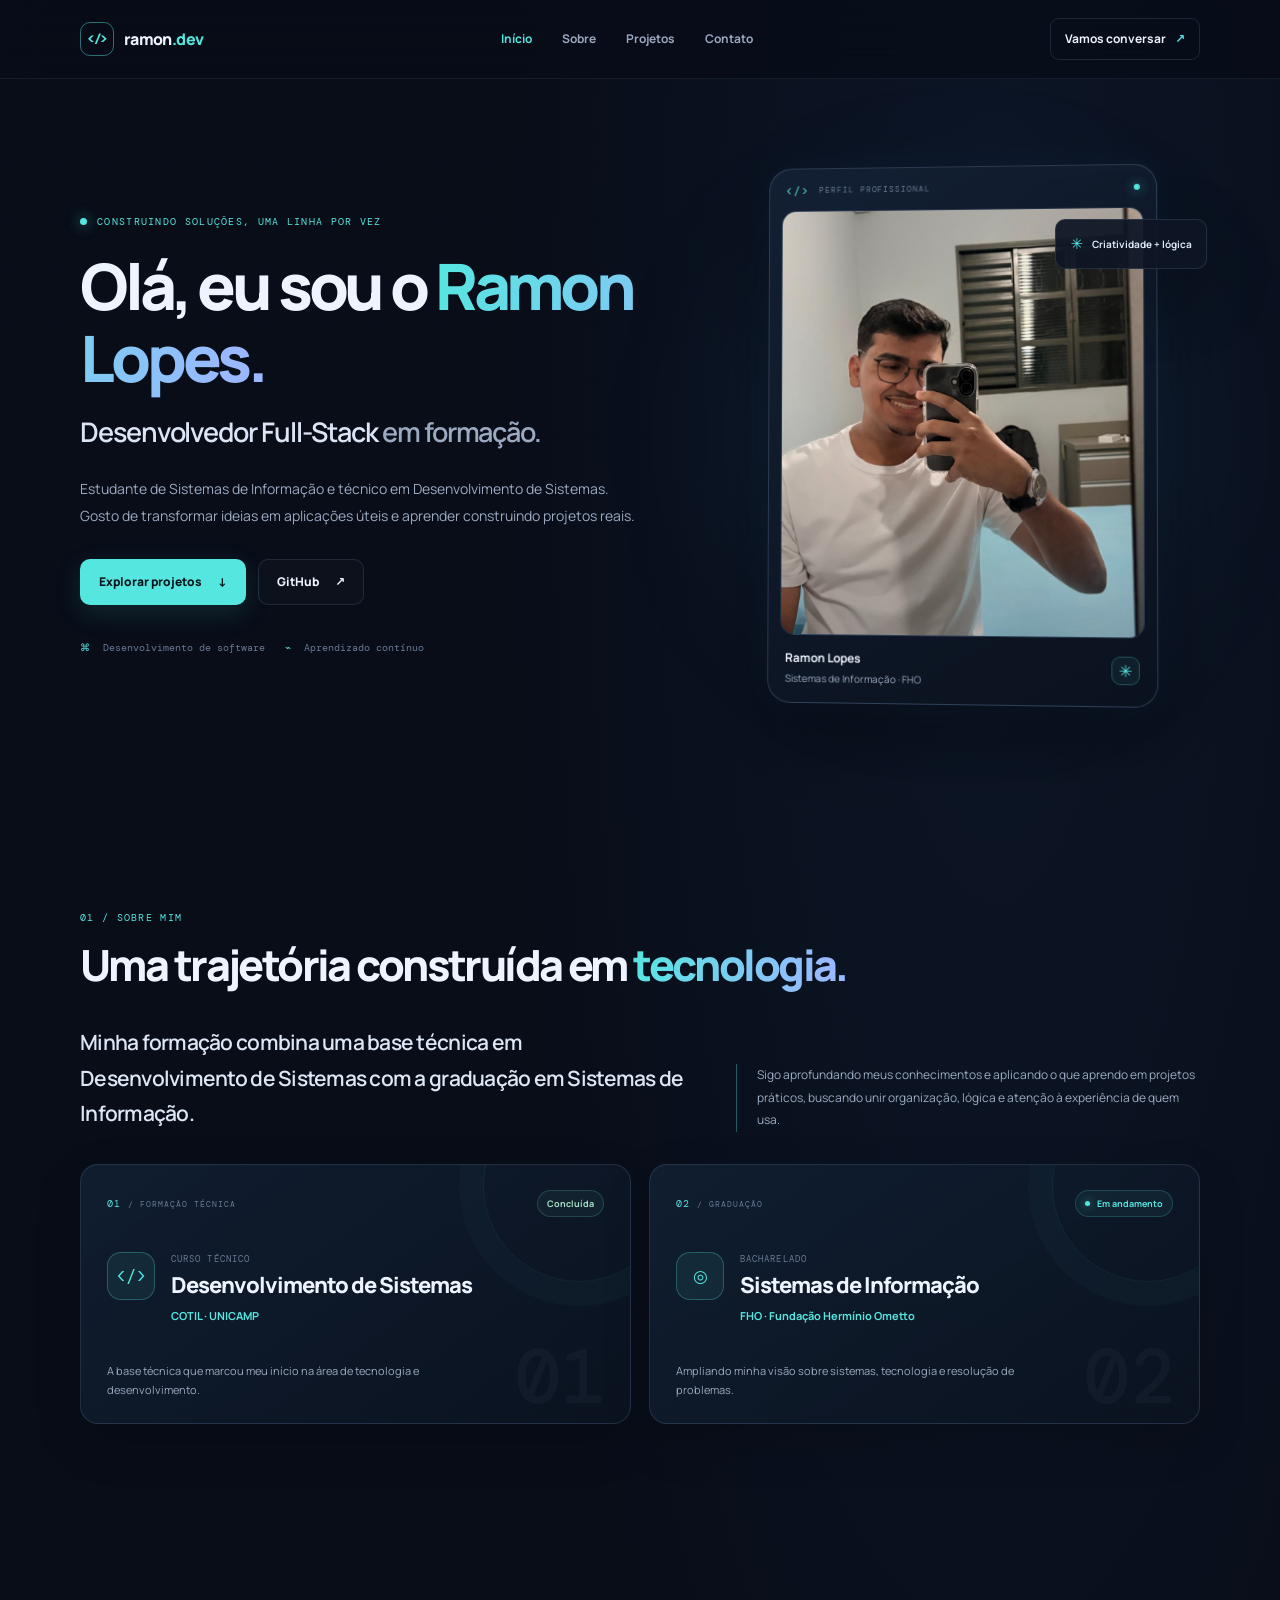
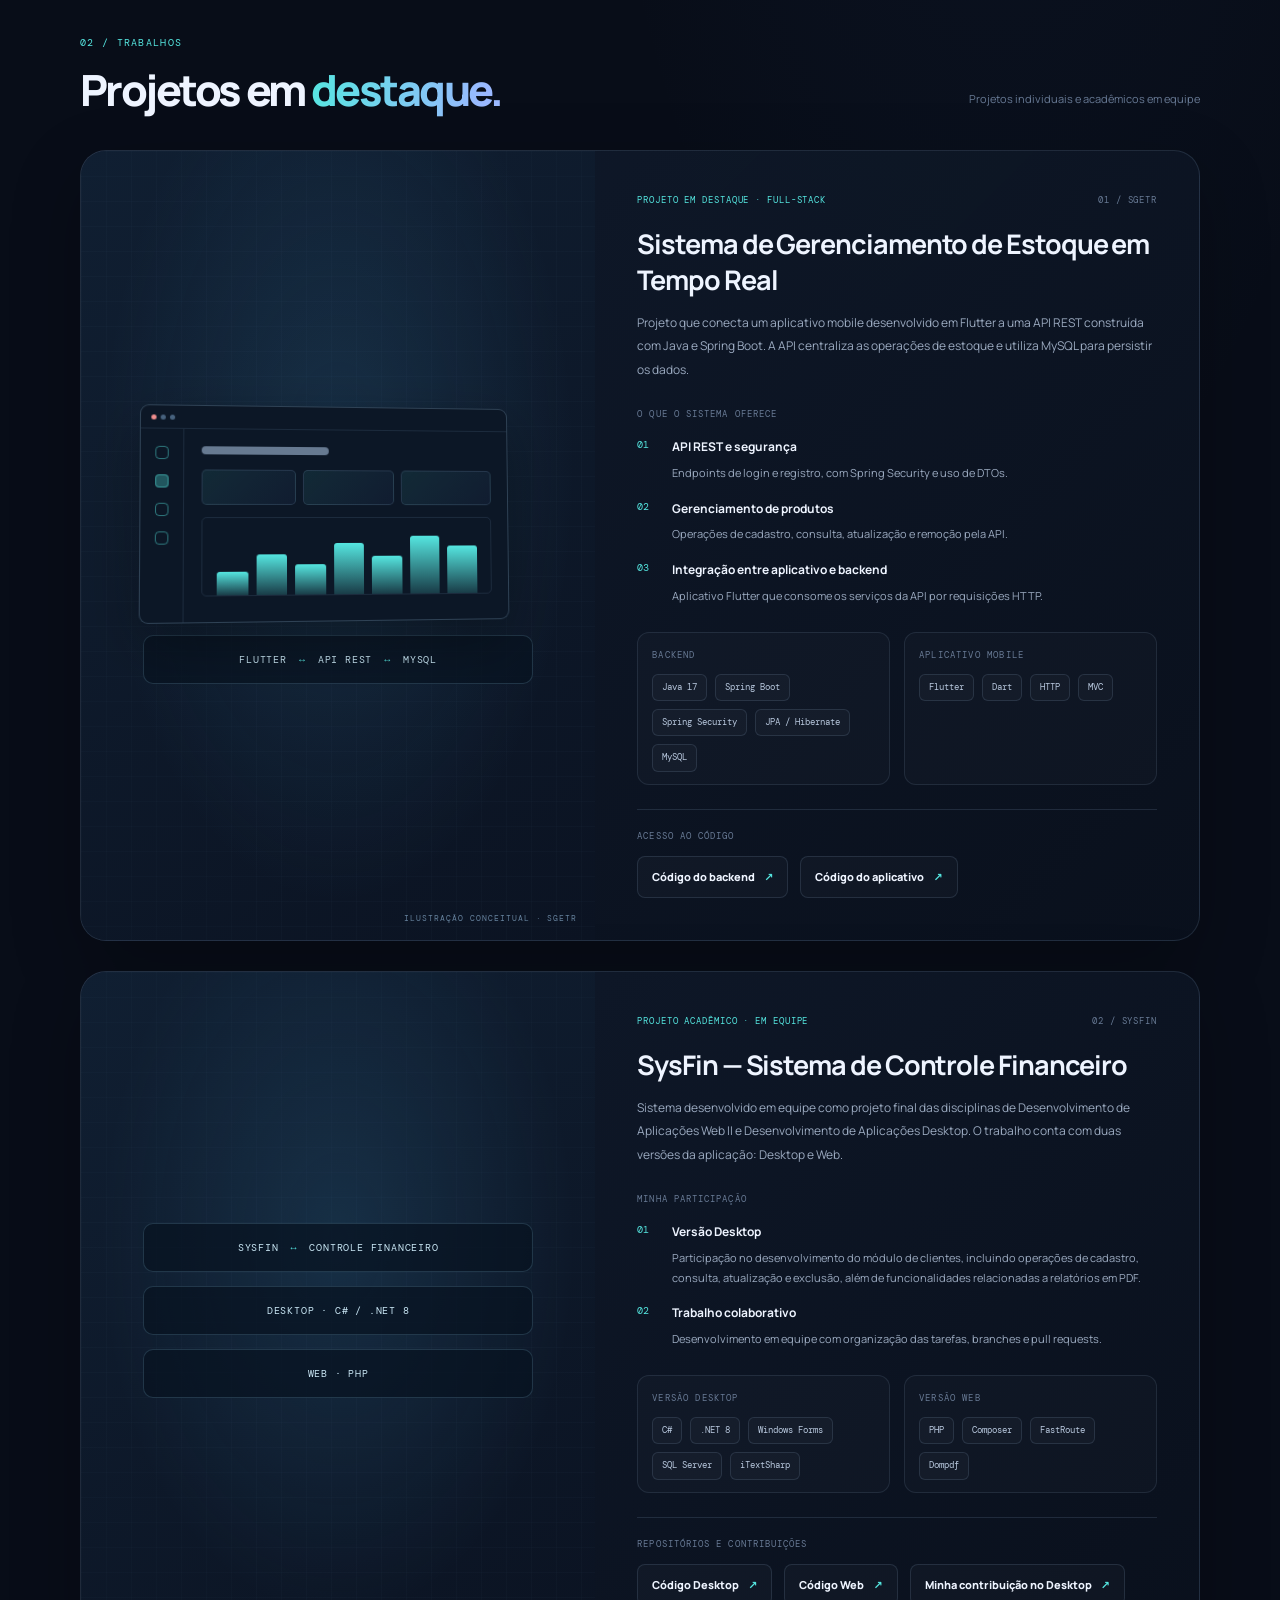
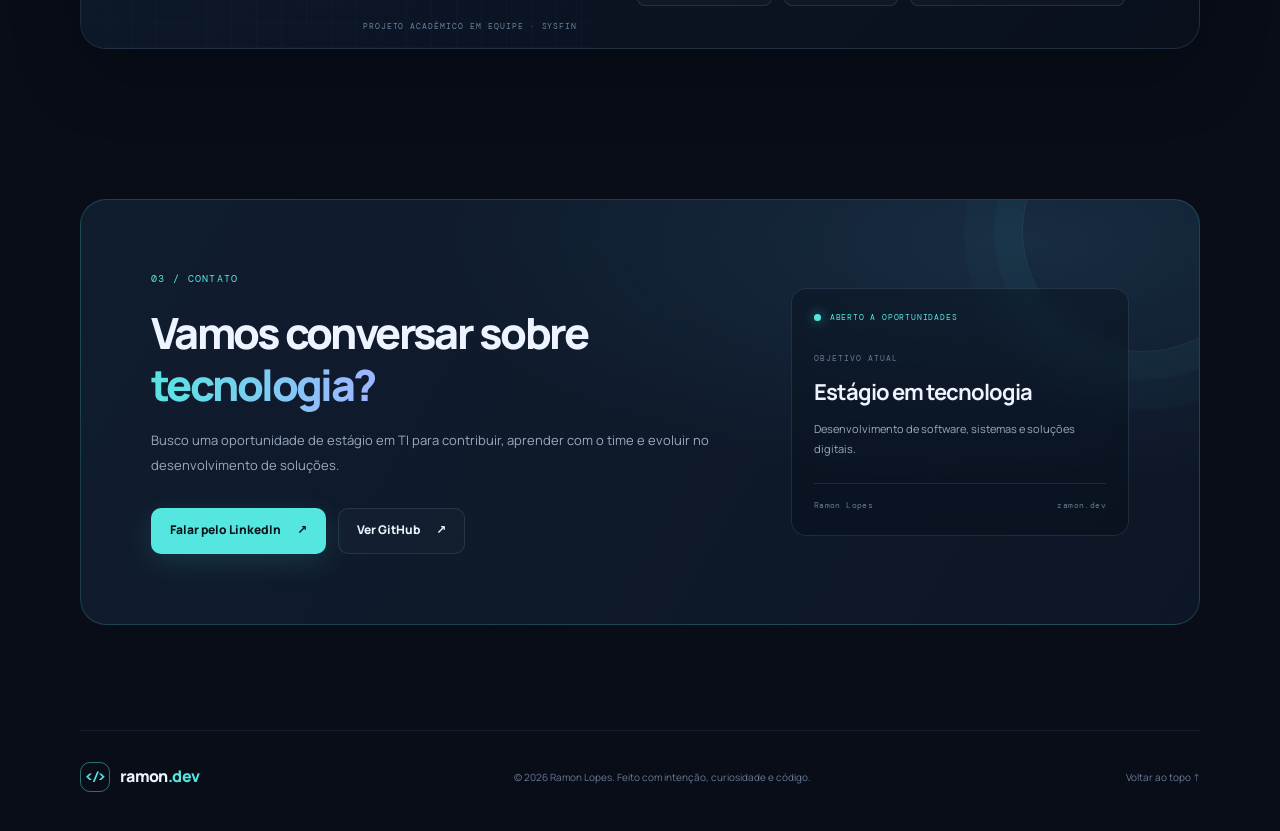
==== commit 97f5d161: "feat: aprimora portfolio e adiciona projeto SysFin" ====
--- a/index.html
+++ b/index.html
@@ -151,7 +151,7 @@
           <p class="eyebrow">02 / TRABALHOS</p>
           <h2 id="projects-title">Projetos em <span class="text-gradient">destaque.</span></h2>
         </div>
-        <span class="section-note">Projeto integrado · Aplicativo mobile + API REST</span>
+        <span class="section-note">Projetos individuais e acadêmicos em equipe</span>
       </div>
 
       <article class="project-card" aria-labelledby="sgetr-title">
@@ -243,15 +243,110 @@
             </div>
           </div>
 
-          <div class="project-links">
-            <a class="project-link" href="https://github.com/ramon-lopes/estoque-api-backend" target="_blank"
-              rel="noopener noreferrer" aria-label="Ver código do backend no GitHub">
-              Código do backend <span aria-hidden="true">↗</span>
-            </a>
-            <a class="project-link" href="https://github.com/ramon-lopes/app-mgr-software" target="_blank"
-              rel="noopener noreferrer" aria-label="Ver código do aplicativo mobile no GitHub">
-              Código do aplicativo <span aria-hidden="true">↗</span>
-            </a>
+          <div class="project-links-block">
+            <p class="project-links-label" id="sgetr-links-title">ACESSO AO CÓDIGO</p>
+            <div class="project-links" role="group" aria-labelledby="sgetr-links-title">
+              <a class="project-link" href="https://github.com/ramon-lopes/estoque-api-backend" target="_blank"
+                rel="noopener noreferrer" aria-label="Ver código do backend no GitHub">
+                Código do backend <span aria-hidden="true">↗</span>
+              </a>
+              <a class="project-link" href="https://github.com/ramon-lopes/app-mgr-software" target="_blank"
+                rel="noopener noreferrer" aria-label="Ver código do aplicativo mobile no GitHub">
+                Código do aplicativo <span aria-hidden="true">↗</span>
+              </a>
+            </div>
+          </div>
+        </div>
+      </article>
+
+      <article class="project-card" aria-labelledby="sysfin-title">
+        <div class="project-preview" aria-hidden="true">
+          <div class="project-preview-content">
+            <div class="project-flow">
+              <span>SYSFIN</span>
+              <span class="project-flow-arrow">↔</span>
+              <span>CONTROLE FINANCEIRO</span>
+            </div>
+            <div class="project-flow">
+              <span>DESKTOP · C# / .NET 8</span>
+            </div>
+            <div class="project-flow">
+              <span>WEB · PHP</span>
+            </div>
+          </div>
+          <span class="preview-label">PROJETO ACADÊMICO EM EQUIPE · SYSFIN</span>
+        </div>
+
+        <div class="project-info">
+          <div class="project-topline">
+            <span class="project-type">PROJETO ACADÊMICO · EM EQUIPE</span>
+            <span class="project-number">02 / SYSFIN</span>
+          </div>
+          <h3 id="sysfin-title">SysFin — Sistema de Controle Financeiro</h3>
+          <p class="project-description">
+            Sistema desenvolvido em equipe como projeto final das disciplinas de Desenvolvimento
+            de Aplicações Web II e Desenvolvimento de Aplicações Desktop. O trabalho conta com
+            duas versões da aplicação: Desktop e Web.
+          </p>
+
+          <div class="project-highlights" aria-labelledby="sysfin-highlights-title">
+            <p class="project-subheading" id="sysfin-highlights-title">MINHA PARTICIPAÇÃO</p>
+            <ul class="project-feature-list">
+              <li>
+                <span class="project-feature-index" aria-hidden="true">01</span>
+                <span class="project-feature-copy">
+                  <strong>Versão Desktop</strong>
+                  <span>Participação no desenvolvimento do módulo de clientes, incluindo operações de cadastro, consulta, atualização e exclusão, além de funcionalidades relacionadas a relatórios em PDF.</span>
+                </span>
+              </li>
+              <li>
+                <span class="project-feature-index" aria-hidden="true">02</span>
+                <span class="project-feature-copy">
+                  <strong>Trabalho colaborativo</strong>
+                  <span>Desenvolvimento em equipe com organização das tarefas, branches e pull requests.</span>
+                </span>
+              </li>
+            </ul>
+          </div>
+
+          <div class="project-tech-stack" aria-label="Tecnologias utilizadas nas versões do SysFin">
+            <div class="project-tech-group">
+              <span class="tech-block-label">VERSÃO DESKTOP</span>
+              <ul class="tech-list">
+                <li>C#</li>
+                <li>.NET 8</li>
+                <li>Windows Forms</li>
+                <li>SQL Server</li>
+                <li>iTextSharp</li>
+              </ul>
+            </div>
+            <div class="project-tech-group">
+              <span class="tech-block-label">VERSÃO WEB</span>
+              <ul class="tech-list">
+                <li>PHP</li>
+                <li>Composer</li>
+                <li>FastRoute</li>
+                <li>Dompdf</li>
+              </ul>
+            </div>
+          </div>
+
+          <div class="project-links-block">
+            <p class="project-links-label" id="sysfin-links-title">REPOSITÓRIOS E CONTRIBUIÇÕES</p>
+            <div class="project-links" role="group" aria-labelledby="sysfin-links-title">
+              <a class="project-link" href="https://github.com/ProfMatioli-TDS2/sysfin-tds2-desk" target="_blank"
+                rel="noopener noreferrer" aria-label="Ver repositório da versão Desktop do SysFin">
+                Código Desktop <span aria-hidden="true">↗</span>
+              </a>
+              <a class="project-link" href="https://github.com/ProfMatioli-TDS2/sysfin-tds2-daw" target="_blank"
+                rel="noopener noreferrer" aria-label="Ver repositório da versão Web do SysFin">
+                Código Web <span aria-hidden="true">↗</span>
+              </a>
+              <a class="project-link" href="https://github.com/ProfMatioli-TDS2/sysfin-tds2-desk/pull/18" target="_blank"
+                rel="noopener noreferrer" aria-label="Ver pull request da participação no SysFin Desktop">
+                Minha contribuição no Desktop <span aria-hidden="true">↗</span>
+              </a>
+            </div>
           </div>
         </div>
       </article>
--- a/css/style.css
+++ b/css/style.css
@@ -1242,7 +1242,7 @@
 
   display: grid;
 
-  grid-template-columns: 0.92fr 1.08fr;
+  grid-template-columns: minmax(0, 0.92fr) minmax(0, 1.08fr);
 
   overflow: hidden;
 
@@ -2362,22 +2362,17 @@
 
 }
 
-/* Apresentação detalhada do projeto SGETR */
-.project-preview {
-  min-height: 410px;
+/* Estrutura complementar da seção de projetos */
+.project-card + .project-card {
+  margin-top: 30px;
 }
 
 .project-preview-content {
   position: relative;
   z-index: 1;
   display: grid;
-  justify-items: center;
-  gap: 18px;
-  width: 100%;
-}
-
-.project-info {
-  padding: clamp(28px, 3.5vw, 42px);
+  gap: 14px;
+  width: min(100%, 390px);
 }
 
 .project-flow {
@@ -2385,132 +2380,157 @@
   align-items: center;
   justify-content: center;
   flex-wrap: wrap;
-  gap: 8px;
-}
-
-.project-flow span:not(.project-flow-arrow) {
-  padding: 6px 9px;
-  border: 1px solid rgba(85, 230, 224, 0.2);
-  border-radius: 6px;
-  color: #c5d8e9;
-  background: rgba(8, 13, 24, 0.55);
+  gap: 12px;
+  padding: 15px 18px;
+  border: 1px solid rgba(130, 190, 220, 0.2);
+  border-radius: 10px;
+  color: #c8e5f3;
+  background: rgba(8, 18, 32, 0.72);
   font-family: var(--font-mono);
-  font-size: 8px;
+  font-size: 10px;
   letter-spacing: 0.08em;
+  text-align: center;
 }
 
 .project-flow-arrow {
   color: var(--color-cyan);
+}
+
+.project-highlights {
+  margin-top: 26px;
+}
+
+.project-subheading {
+  margin: 0 0 14px;
+  color: var(--color-subtle);
+  font-family: var(--font-mono);
+  font-size: 9px;
+  letter-spacing: 0.12em;
+}
+
+.project-feature-list {
+  display: grid;
+  gap: 15px;
+  margin: 0;
+  padding: 0;
+  list-style: none;
+}
+
+.project-feature-list li {
+  display: grid;
+  grid-template-columns: 25px minmax(0, 1fr);
+  gap: 10px;
+  align-items: start;
+}
+
+.project-feature-index {
+  color: var(--color-cyan);
+  font-family: var(--font-mono);
+  font-size: 10px;
+  line-height: 1.8;
+}
+
+.project-feature-copy {
+  display: grid;
+  gap: 5px;
+  color: var(--color-muted);
+  font-size: 11px;
+  line-height: 1.8;
+}
+
+.project-feature-copy strong {
+  color: var(--color-text);
   font-size: 12px;
-}
-
-.project-highlights {
-  margin-top: 22px;
-}
-
-.project-subheading {
+  font-weight: 700;
+}
+
+.project-tech-stack {
+  display: grid;
+  grid-template-columns: repeat(2, minmax(0, 1fr));
+  gap: 14px;
+  margin-top: 26px;
+}
+
+.project-tech-group {
+  min-width: 0;
+  padding: 15px 14px 12px;
+  border: 1px solid rgba(157, 184, 218, 0.13);
+  border-radius: 12px;
+  background: rgba(255, 255, 255, 0.018);
+}
+
+.project-tech-group .tech-block-label {
+  display: block;
+  margin-bottom: 11px;
+  font-size: 9px;
+}
+
+.project-tech-group .tech-list {
+  gap: 8px;
+  margin: 0;
+}
+
+.project-tech-group .tech-list li {
+  max-width: 100%;
+}
+
+.project-links-block {
+  margin-top: 24px;
+  padding-top: 19px;
+  border-top: 1px solid var(--color-border);
+}
+
+.project-links-label {
   margin: 0 0 12px;
   color: var(--color-subtle);
   font-family: var(--font-mono);
-  font-size: 8px;
-  letter-spacing: 0.13em;
-}
-
-.project-feature-list {
-  display: grid;
-  gap: 11px;
-  margin: 0;
-  padding: 0;
-  list-style: none;
-}
-
-.project-feature-list li {
-  display: grid;
-  grid-template-columns: 26px minmax(0, 1fr);
-  align-items: start;
-  gap: 10px;
-}
-
-.project-feature-index {
-  display: grid;
-  place-items: center;
-  width: 24px;
-  height: 24px;
-  border: 1px solid rgba(85, 230, 224, 0.2);
-  border-radius: 7px;
-  color: var(--color-cyan);
-  background: rgba(85, 230, 224, 0.06);
-  font-family: var(--font-mono);
-  font-size: 8px;
-}
-
-.project-feature-copy {
-  display: grid;
-  gap: 2px;
-}
-
-.project-feature-copy strong {
-  color: #dce7f7;
-  font-size: 10px;
-  line-height: 1.5;
-}
-
-.project-feature-copy > span {
-  color: var(--color-muted);
-  font-size: 10px;
-  line-height: 1.7;
-}
-
-.project-tech-stack {
-  display: grid;
-  grid-template-columns: 1fr 1fr;
-  gap: 16px;
-  margin-top: 22px;
-  padding-top: 17px;
-  border-top: 1px solid var(--color-border);
-}
-
-.project-tech-group {
-  min-width: 0;
-}
-
-.project-tech-group .tech-list {
-  gap: 6px;
-  margin: 8px 0 0;
-}
-
-.project-tech-group .tech-list li {
-  padding: 5px 7px;
-  font-size: 8px;
+  font-size: 9px;
+  letter-spacing: 0.12em;
 }
 
 .project-links {
-  gap: 9px;
-  margin-top: 22px;
-}
-
-@media (max-width: 900px) {
-  .project-info {
-    padding: 28px;
-  }
-
-  .project-tech-stack {
-    gap: 12px;
-  }
+  display: flex;
+  align-items: center;
+  flex-wrap: wrap;
+  column-gap: 12px;
+  row-gap: 10px;
+}
+
+.project-link {
+  max-width: 100%;
+  min-height: 42px;
+  padding-inline: 14px;
+  font-size: 11px;
+}
+
+.project-link span {
+  flex: 0 0 auto;
 }
 
 @media (max-width: 680px) {
-  .project-preview {
-    min-height: 300px;
-  }
-
   .project-tech-stack {
     grid-template-columns: 1fr;
-    gap: 14px;
-  }
-
-  .project-links .project-link {
-    flex: 1 1 100%;
+    gap: 11px;
+  }
+
+  .project-links-block {
+    margin-top: 22px;
+    padding-top: 17px;
+  }
+}
+
+@media (max-width: 480px) {
+  .project-card + .project-card {
+    margin-top: 22px;
+  }
+
+  .project-links {
+    align-items: stretch;
+    flex-direction: column;
+  }
+
+  .project-link {
+    width: 100%;
     justify-content: space-between;
   }
 }
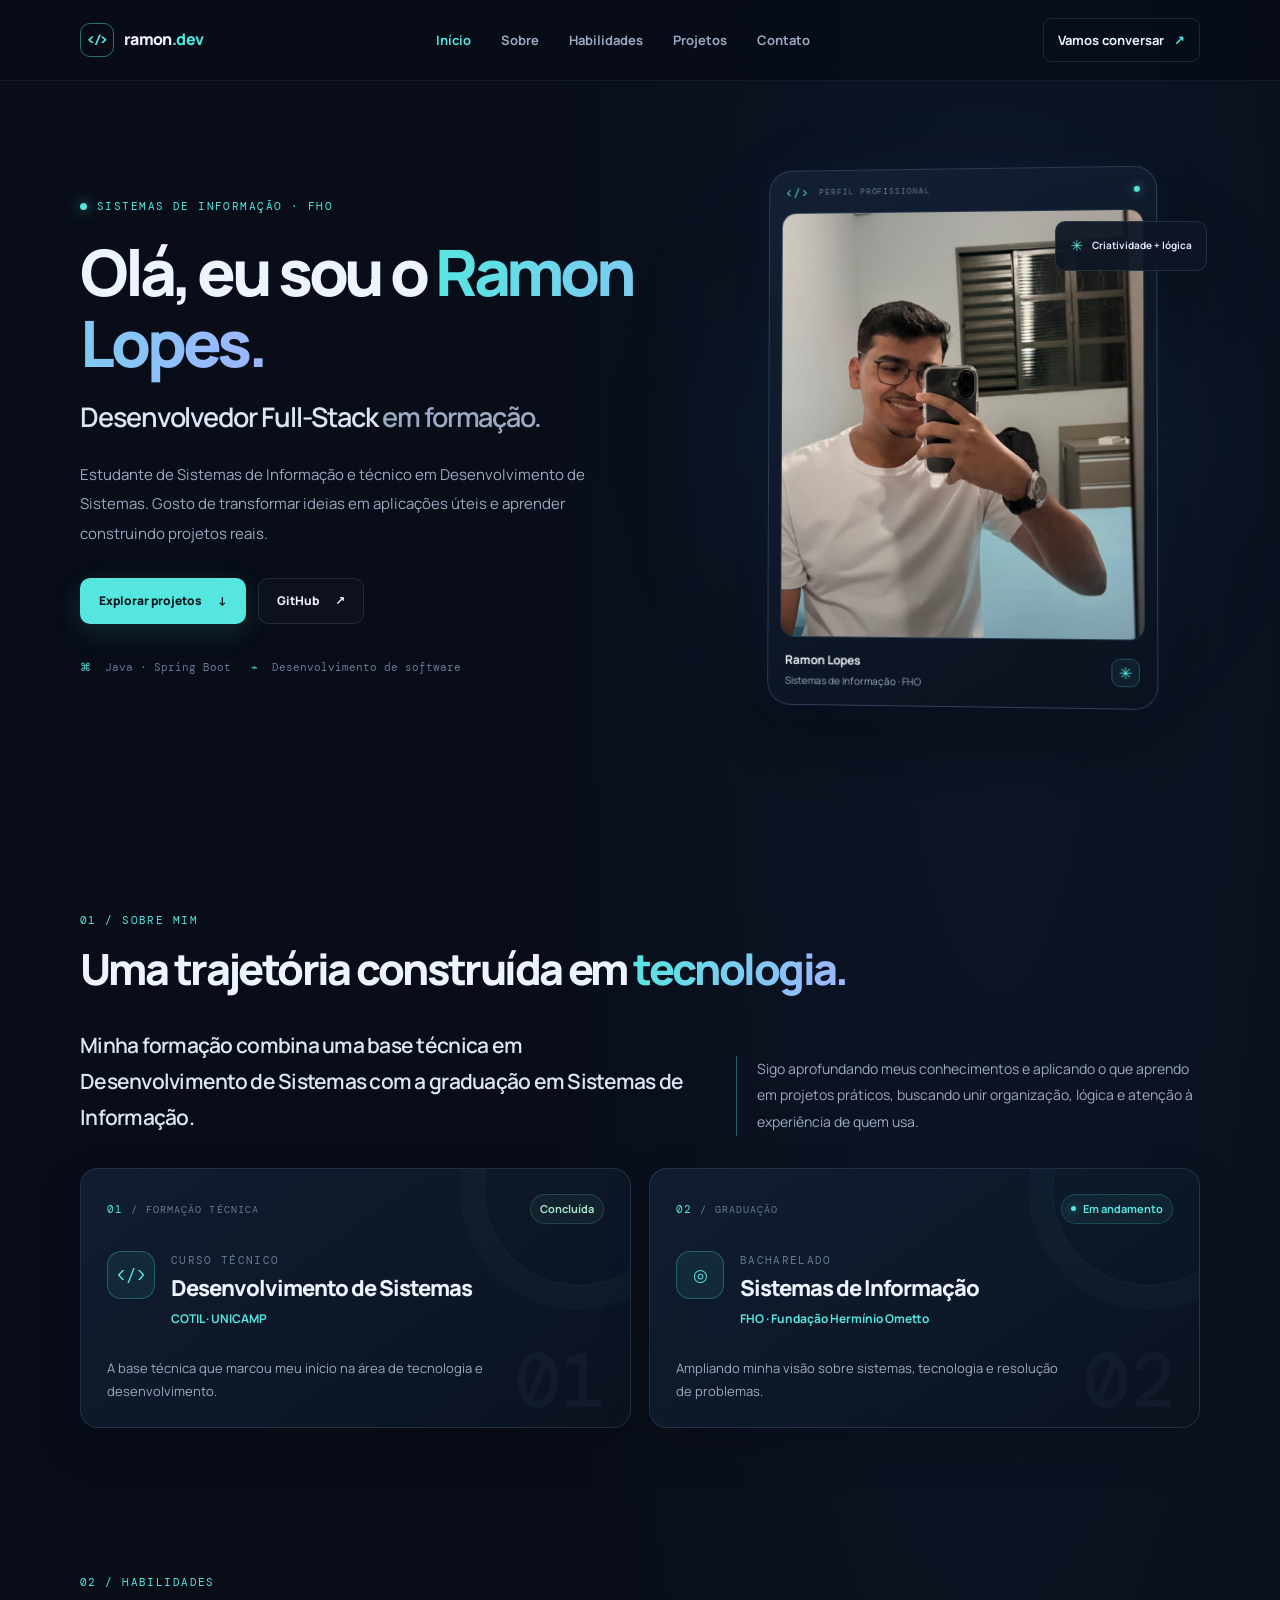
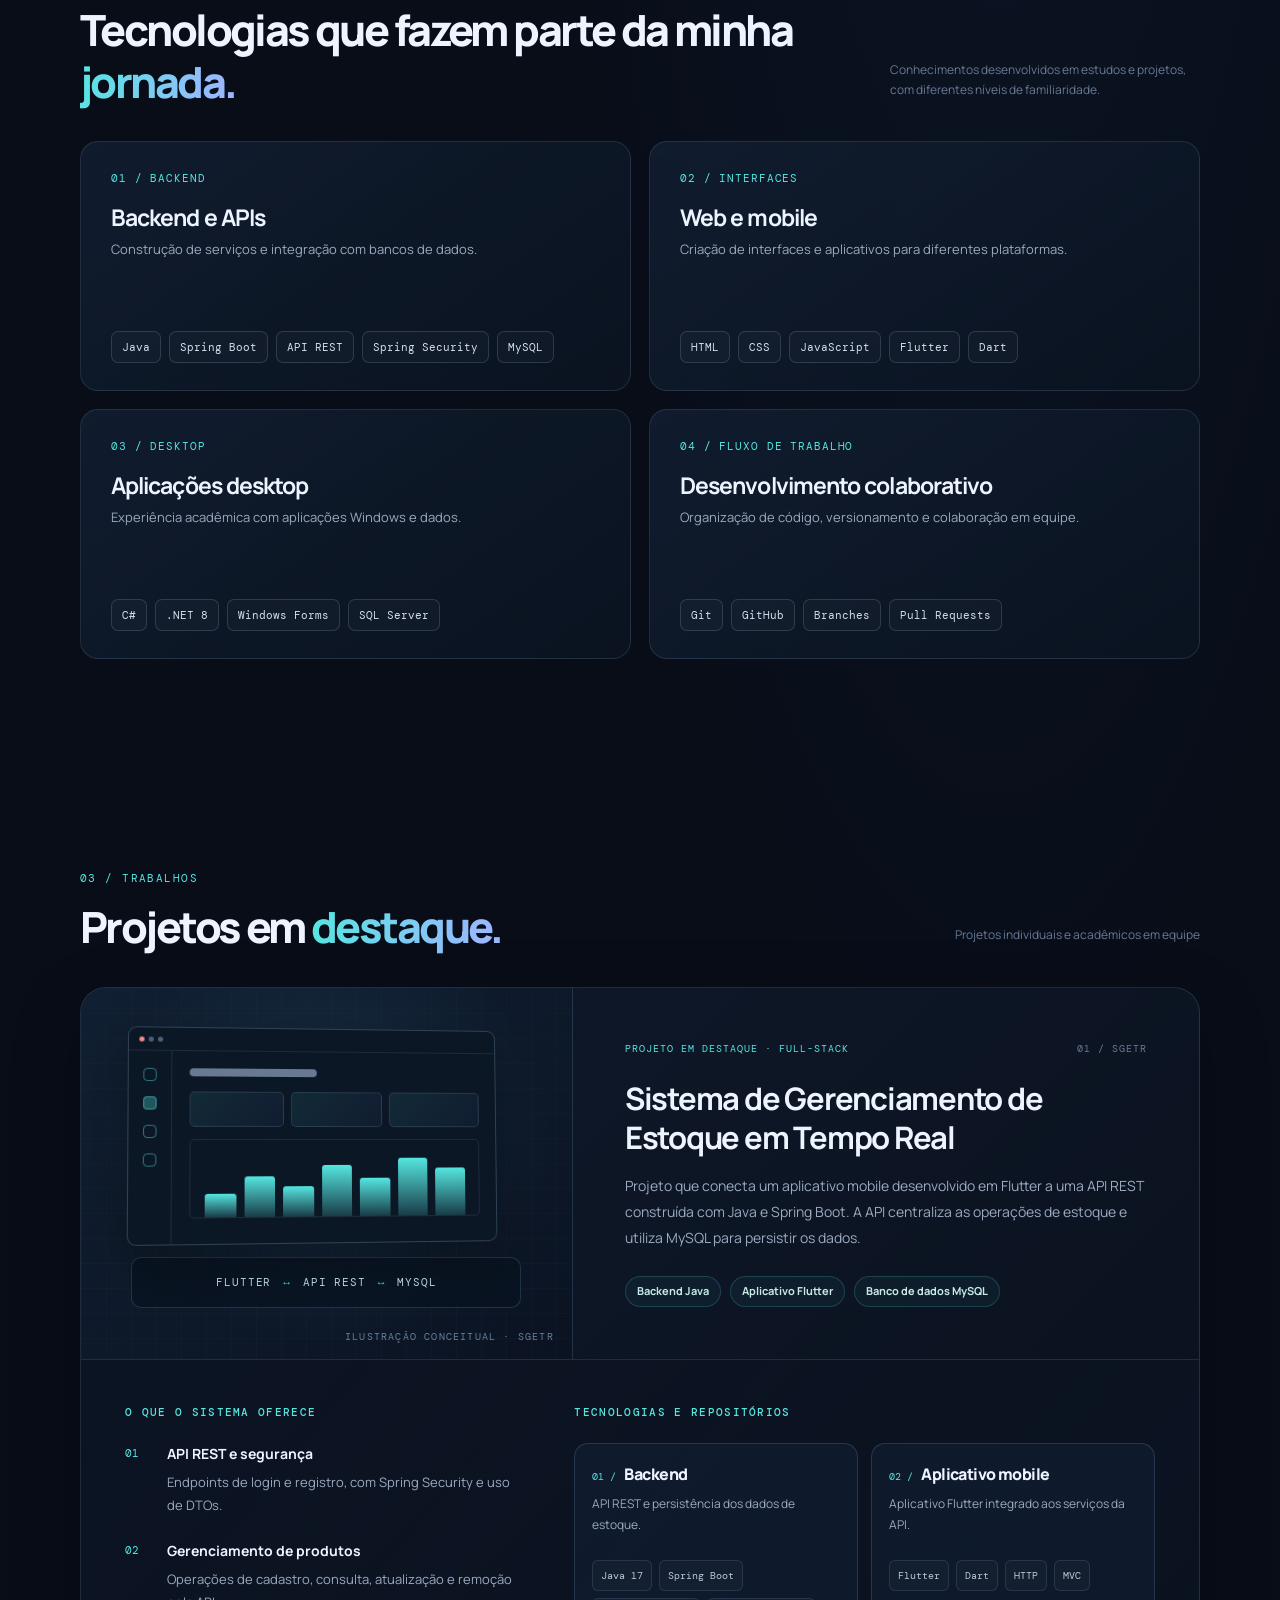
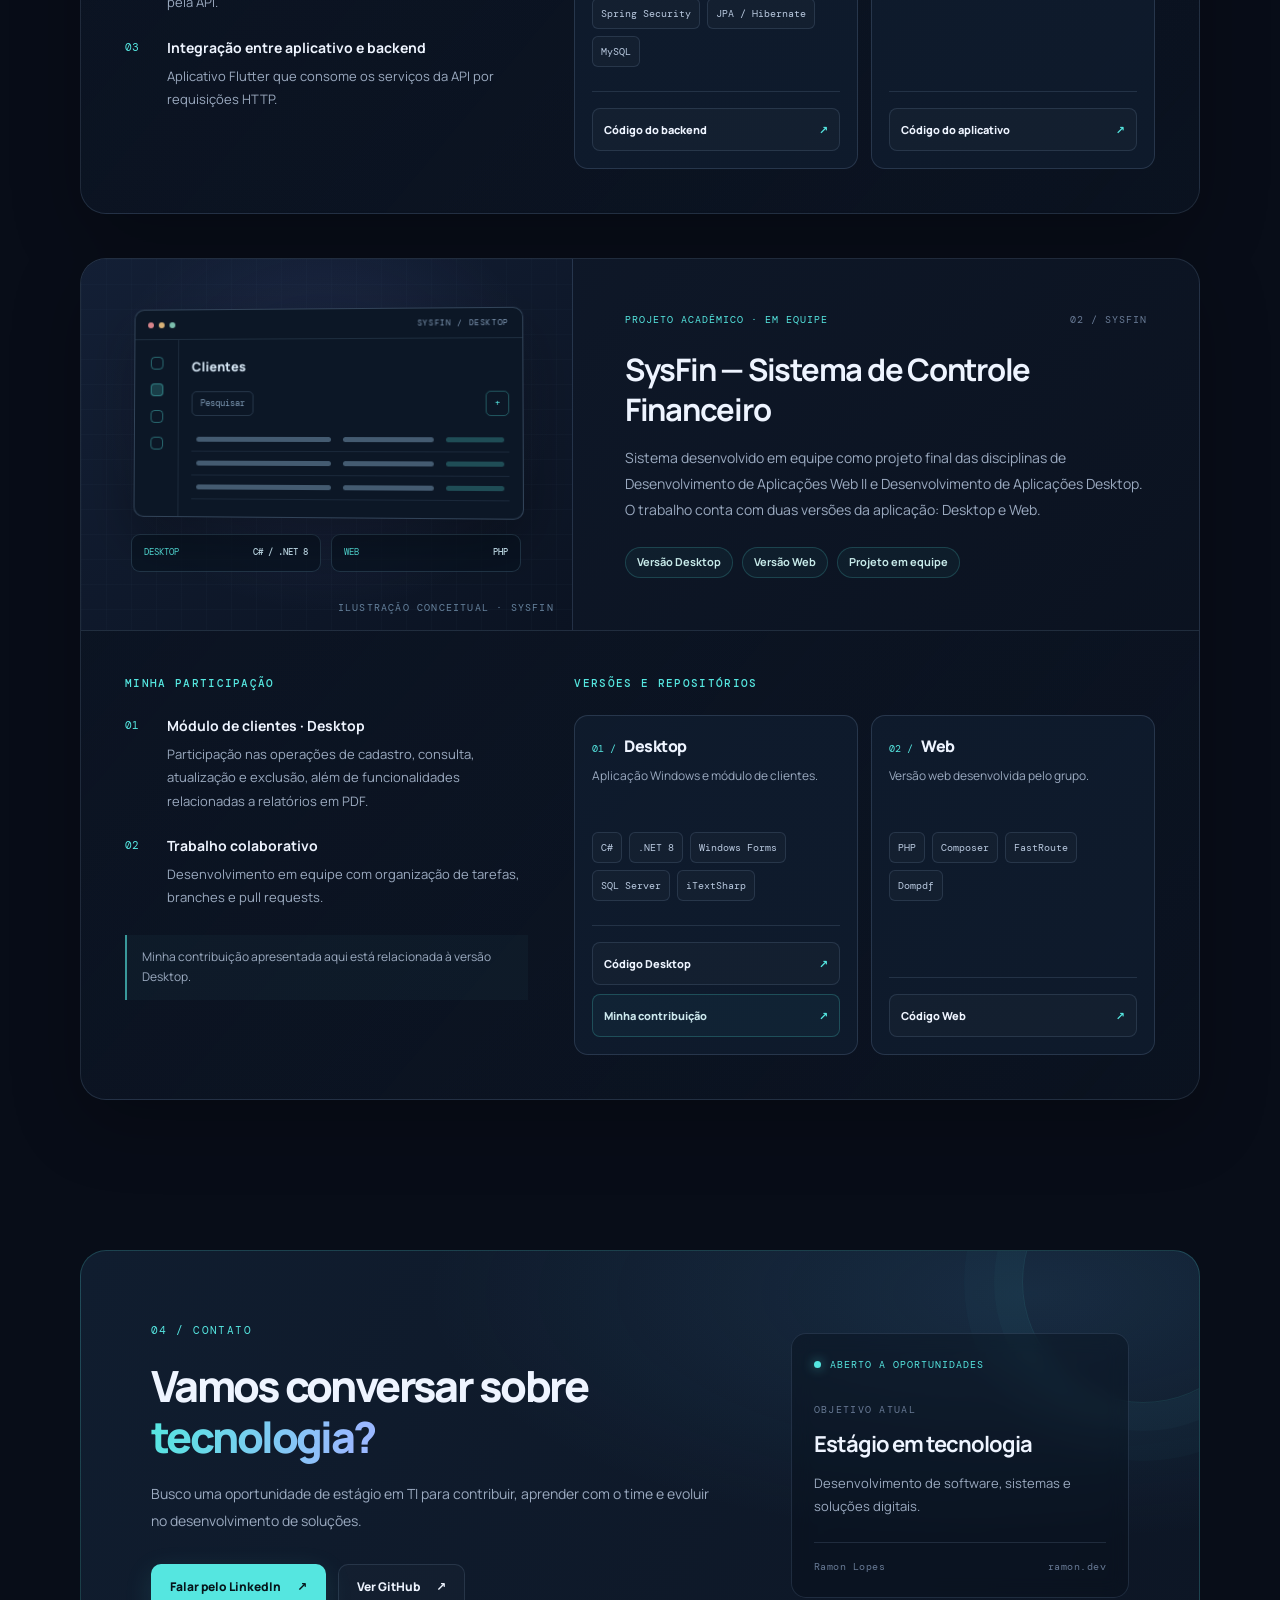
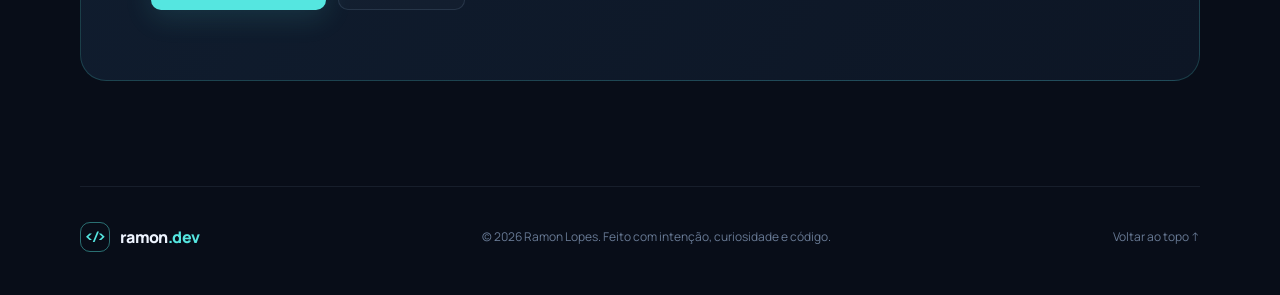
==== commit 79f799a4: "feat: aprimora habilidades e apresentacao dos projetos" ====
--- a/index.html
+++ b/index.html
@@ -36,6 +36,7 @@
     <nav class="main-nav" id="main-navigation" aria-label="Navegação principal">
       <a href="#inicio" aria-current="location">Início</a>
       <a href="#sobre">Sobre</a>
+      <a href="#habilidades">Habilidades</a>
       <a href="#projetos">Projetos</a>
       <a href="#contato">Contato</a>
     </nav>
@@ -46,7 +47,7 @@
   <main id="conteudo-principal">
     <section class="hero section-shell" id="inicio" aria-labelledby="hero-title">
       <div class="hero-copy">
-        <p class="eyebrow"><span class="status-dot"></span> Construindo soluções, uma linha por vez</p>
+        <p class="eyebrow"><span class="status-dot"></span> Sistemas de Informação · FHO</p>
         <h1 id="hero-title">Olá, eu sou o <span class="text-gradient">Ramon Lopes.</span></h1>
         <h2>Desenvolvedor Full-Stack <span class="muted-text">em formação.</span></h2>
         <p class="hero-description">
@@ -59,8 +60,8 @@
             rel="noopener noreferrer">GitHub <span aria-hidden="true">↗</span></a>
         </div>
         <div class="hero-meta">
-          <span><span class="meta-symbol">⌘</span> Desenvolvimento de software</span>
-          <span><span class="meta-symbol">⌁</span> Aprendizado contínuo</span>
+          <span><span class="meta-symbol">⌘</span> Java · Spring Boot</span>
+          <span><span class="meta-symbol">⌁</span> Desenvolvimento de software</span>
         </div>
       </div>
 
@@ -145,57 +146,111 @@
       </div>
     </section>
 
+    <section class="skills section-shell section-block" id="habilidades" aria-labelledby="skills-title">
+      <div class="section-heading section-heading-row">
+        <div>
+          <p class="eyebrow">02 / HABILIDADES</p>
+          <h2 id="skills-title">Tecnologias que fazem parte da minha <span class="text-gradient">jornada.</span></h2>
+        </div>
+        <p class="section-note skills-note">Conhecimentos desenvolvidos em estudos e projetos, com diferentes níveis de familiaridade.</p>
+      </div>
+
+      <div class="skills-grid">
+        <article class="skill-card">
+          <span class="skill-number" aria-hidden="true">01 / BACKEND</span>
+          <h3>Backend e APIs</h3>
+          <p>Construção de serviços e integração com bancos de dados.</p>
+          <ul class="skill-tags" aria-label="Tecnologias de backend">
+            <li>Java</li><li>Spring Boot</li><li>API REST</li><li>Spring Security</li><li>MySQL</li>
+          </ul>
+        </article>
+
+        <article class="skill-card">
+          <span class="skill-number" aria-hidden="true">02 / INTERFACES</span>
+          <h3>Web e mobile</h3>
+          <p>Criação de interfaces e aplicativos para diferentes plataformas.</p>
+          <ul class="skill-tags" aria-label="Tecnologias web e mobile">
+            <li>HTML</li><li>CSS</li><li>JavaScript</li><li>Flutter</li><li>Dart</li>
+          </ul>
+        </article>
+
+        <article class="skill-card">
+          <span class="skill-number" aria-hidden="true">03 / DESKTOP</span>
+          <h3>Aplicações desktop</h3>
+          <p>Experiência acadêmica com aplicações Windows e dados.</p>
+          <ul class="skill-tags" aria-label="Tecnologias desktop">
+            <li>C#</li><li>.NET 8</li><li>Windows Forms</li><li>SQL Server</li>
+          </ul>
+        </article>
+
+        <article class="skill-card">
+          <span class="skill-number" aria-hidden="true">04 / FLUXO DE TRABALHO</span>
+          <h3>Desenvolvimento colaborativo</h3>
+          <p>Organização de código, versionamento e colaboração em equipe.</p>
+          <ul class="skill-tags" aria-label="Práticas e ferramentas de desenvolvimento">
+            <li>Git</li><li>GitHub</li><li>Branches</li><li>Pull Requests</li>
+          </ul>
+        </article>
+      </div>
+    </section>
+
     <section class="projects section-shell section-block" id="projetos" aria-labelledby="projects-title">
       <div class="section-heading section-heading-row">
         <div>
-          <p class="eyebrow">02 / TRABALHOS</p>
+          <p class="eyebrow">03 / TRABALHOS</p>
           <h2 id="projects-title">Projetos em <span class="text-gradient">destaque.</span></h2>
         </div>
         <span class="section-note">Projetos individuais e acadêmicos em equipe</span>
       </div>
 
+      <!-- SGETR: contexto, funcionalidades e código agrupado por componente. -->
       <article class="project-card" aria-labelledby="sgetr-title">
-        <div class="project-preview" aria-hidden="true">
-          <div class="project-preview-content">
-            <div class="inventory-ui" aria-hidden="true">
-              <div class="inventory-top"><span></span><span></span><span></span></div>
-              <div class="inventory-body">
-                <div class="inventory-sidebar"><i></i><i></i><i></i><i></i></div>
-                <div class="inventory-main">
-                  <div class="inventory-title"></div>
-                  <div class="inventory-stats"><i></i><i></i><i></i></div>
-                  <div class="inventory-chart">
-                    <span></span><span></span><span></span><span></span><span></span><span></span><span></span>
+        <div class="project-lead">
+          <div class="project-preview project-preview--sgetr" aria-hidden="true">
+            <div class="project-preview-content">
+              <div class="inventory-ui">
+                <div class="inventory-top"><span></span><span></span><span></span></div>
+                <div class="inventory-body">
+                  <div class="inventory-sidebar"><i></i><i></i><i></i><i></i></div>
+                  <div class="inventory-main">
+                    <div class="inventory-title"></div>
+                    <div class="inventory-stats"><i></i><i></i><i></i></div>
+                    <div class="inventory-chart">
+                      <span></span><span></span><span></span><span></span><span></span><span></span><span></span>
+                    </div>
                   </div>
                 </div>
               </div>
-            </div>
-
-            <div class="project-flow">
-              <span>FLUTTER</span>
-              <span class="project-flow-arrow" aria-hidden="true">↔</span>
-              <span>API REST</span>
-              <span class="project-flow-arrow" aria-hidden="true">↔</span>
-              <span>MYSQL</span>
-            </div>
-          </div>
-          <span class="preview-label">ILUSTRAÇÃO CONCEITUAL · SGETR</span>
-        </div>
-
-        <div class="project-info">
-          <div class="project-topline">
-            <span class="project-type">PROJETO EM DESTAQUE · FULL-STACK</span>
-            <span class="project-number">01 / SGETR</span>
-          </div>
-          <h3 id="sgetr-title">Sistema de Gerenciamento de Estoque em Tempo Real</h3>
-          <p class="project-description">
-            Projeto que conecta um aplicativo mobile desenvolvido em Flutter a uma API REST
-            construída com Java e Spring Boot. A API centraliza as operações de estoque e
-            utiliza MySQL para persistir os dados.
-          </p>
-
-          <div class="project-highlights" aria-labelledby="project-highlights-title">
-            <p class="project-subheading" id="project-highlights-title">O QUE O SISTEMA OFERECE</p>
+              <div class="project-flow">
+                <span>FLUTTER</span>
+                <span class="project-flow-arrow">↔</span>
+                <span>API REST</span>
+                <span class="project-flow-arrow">↔</span>
+                <span>MYSQL</span>
+              </div>
+            </div>
+            <span class="preview-label">ILUSTRAÇÃO CONCEITUAL · SGETR</span>
+          </div>
+          <div class="project-info">
+            <div class="project-topline">
+              <span class="project-type">PROJETO EM DESTAQUE · FULL-STACK</span>
+              <span class="project-number">01 / SGETR</span>
+            </div>
+            <h3 id="sgetr-title">Sistema de Gerenciamento de Estoque em Tempo Real</h3>
+            <p class="project-description">
+              Projeto que conecta um aplicativo mobile desenvolvido em Flutter a uma API REST
+              construída com Java e Spring Boot. A API centraliza as operações de estoque e
+              utiliza MySQL para persistir os dados.
+            </p>
+            <div class="project-lead-tags" aria-label="Componentes do SGETR">
+              <span>Backend Java</span><span>Aplicativo Flutter</span><span>Banco de dados MySQL</span>
+            </div>
+          </div>
+        </div>
+
+        <div class="project-details">
+          <section class="project-highlights" aria-labelledby="sgetr-highlights-title">
+            <h4 class="project-subheading" id="sgetr-highlights-title">O QUE O SISTEMA OFERECE</h4>
             <ul class="project-feature-list">
               <li>
                 <span class="project-feature-index" aria-hidden="true">01</span>
@@ -219,135 +274,158 @@
                 </span>
               </li>
             </ul>
-          </div>
-
-          <div class="project-tech-stack" aria-label="Tecnologias utilizadas no projeto">
-            <div class="project-tech-group">
-              <span class="tech-block-label">BACKEND</span>
-              <ul class="tech-list">
-                <li>Java 17</li>
-                <li>Spring Boot</li>
-                <li>Spring Security</li>
-                <li>JPA / Hibernate</li>
-                <li>MySQL</li>
-              </ul>
-            </div>
-            <div class="project-tech-group">
-              <span class="tech-block-label">APLICATIVO MOBILE</span>
-              <ul class="tech-list">
-                <li>Flutter</li>
-                <li>Dart</li>
-                <li>HTTP</li>
-                <li>MVC</li>
-              </ul>
-            </div>
-          </div>
-
-          <div class="project-links-block">
-            <p class="project-links-label" id="sgetr-links-title">ACESSO AO CÓDIGO</p>
-            <div class="project-links" role="group" aria-labelledby="sgetr-links-title">
-              <a class="project-link" href="https://github.com/ramon-lopes/estoque-api-backend" target="_blank"
-                rel="noopener noreferrer" aria-label="Ver código do backend no GitHub">
-                Código do backend <span aria-hidden="true">↗</span>
-              </a>
-              <a class="project-link" href="https://github.com/ramon-lopes/app-mgr-software" target="_blank"
-                rel="noopener noreferrer" aria-label="Ver código do aplicativo mobile no GitHub">
-                Código do aplicativo <span aria-hidden="true">↗</span>
-              </a>
-            </div>
-          </div>
+          </section>
+
+          <section class="project-deliverables" aria-labelledby="sgetr-components-title">
+            <h4 class="project-subheading" id="sgetr-components-title">TECNOLOGIAS E REPOSITÓRIOS</h4>
+            <div class="project-tech-stack">
+              <div class="project-tech-group">
+                <div class="project-component-header">
+                  <span class="project-component-number" aria-hidden="true">01 /</span>
+                  <h5>Backend</h5>
+                </div>
+                <p class="project-component-description">API REST e persistência dos dados de estoque.</p>
+                <ul class="tech-list" aria-label="Tecnologias do backend do SGETR">
+                  <li>Java 17</li><li>Spring Boot</li><li>Spring Security</li>
+                  <li>JPA / Hibernate</li><li>MySQL</li>
+                </ul>
+                <div class="project-component-links">
+                  <a class="project-link" href="https://github.com/ramon-lopes/estoque-api-backend"
+                    target="_blank" rel="noopener noreferrer" aria-label="Ver código do backend do SGETR no GitHub">
+                    Código do backend <span aria-hidden="true">↗</span>
+                  </a>
+                </div>
+              </div>
+              <div class="project-tech-group">
+                <div class="project-component-header">
+                  <span class="project-component-number" aria-hidden="true">02 /</span>
+                  <h5>Aplicativo mobile</h5>
+                </div>
+                <p class="project-component-description">Aplicativo Flutter integrado aos serviços da API.</p>
+                <ul class="tech-list" aria-label="Tecnologias do aplicativo do SGETR">
+                  <li>Flutter</li><li>Dart</li><li>HTTP</li><li>MVC</li>
+                </ul>
+                <div class="project-component-links">
+                  <a class="project-link" href="https://github.com/ramon-lopes/app-mgr-software"
+                    target="_blank" rel="noopener noreferrer" aria-label="Ver código do aplicativo do SGETR no GitHub">
+                    Código do aplicativo <span aria-hidden="true">↗</span>
+                  </a>
+                </div>
+              </div>
+            </div>
+          </section>
         </div>
       </article>
 
+      <!-- SysFin: o destaque da contribuição refere-se à versão Desktop. -->
       <article class="project-card" aria-labelledby="sysfin-title">
-        <div class="project-preview" aria-hidden="true">
-          <div class="project-preview-content">
-            <div class="project-flow">
-              <span>SYSFIN</span>
-              <span class="project-flow-arrow">↔</span>
-              <span>CONTROLE FINANCEIRO</span>
-            </div>
-            <div class="project-flow">
-              <span>DESKTOP · C# / .NET 8</span>
-            </div>
-            <div class="project-flow">
-              <span>WEB · PHP</span>
-            </div>
-          </div>
-          <span class="preview-label">PROJETO ACADÊMICO EM EQUIPE · SYSFIN</span>
-        </div>
-
-        <div class="project-info">
-          <div class="project-topline">
-            <span class="project-type">PROJETO ACADÊMICO · EM EQUIPE</span>
-            <span class="project-number">02 / SYSFIN</span>
-          </div>
-          <h3 id="sysfin-title">SysFin — Sistema de Controle Financeiro</h3>
-          <p class="project-description">
-            Sistema desenvolvido em equipe como projeto final das disciplinas de Desenvolvimento
-            de Aplicações Web II e Desenvolvimento de Aplicações Desktop. O trabalho conta com
-            duas versões da aplicação: Desktop e Web.
-          </p>
-
-          <div class="project-highlights" aria-labelledby="sysfin-highlights-title">
-            <p class="project-subheading" id="sysfin-highlights-title">MINHA PARTICIPAÇÃO</p>
+        <div class="project-lead">
+          <div class="project-preview project-preview--sysfin" aria-hidden="true">
+            <div class="sysfin-preview">
+              <div class="sysfin-window">
+                <div class="sysfin-window-top">
+                  <span class="sysfin-window-dots"><i></i><i></i><i></i></span>
+                  <span>SYSFIN / DESKTOP</span>
+                </div>
+                <div class="sysfin-window-body">
+                  <div class="sysfin-window-sidebar"><i></i><i></i><i></i><i></i></div>
+                  <div class="sysfin-window-main">
+                    <span class="sysfin-window-heading">Clientes</span>
+                    <div class="sysfin-window-toolbar"><span>Pesquisar</span><span>+</span></div>
+                    <div class="sysfin-window-row"><span></span><span></span><span></span></div>
+                    <div class="sysfin-window-row"><span></span><span></span><span></span></div>
+                    <div class="sysfin-window-row"><span></span><span></span><span></span></div>
+                  </div>
+                </div>
+              </div>
+              <div class="sysfin-versions">
+                <span>DESKTOP <strong>C# / .NET 8</strong></span>
+                <span>WEB <strong>PHP</strong></span>
+              </div>
+            </div>
+            <span class="preview-label">ILUSTRAÇÃO CONCEITUAL · SYSFIN</span>
+          </div>
+          <div class="project-info">
+            <div class="project-topline">
+              <span class="project-type">PROJETO ACADÊMICO · EM EQUIPE</span>
+              <span class="project-number">02 / SYSFIN</span>
+            </div>
+            <h3 id="sysfin-title">SysFin — Sistema de Controle Financeiro</h3>
+            <p class="project-description">
+              Sistema desenvolvido em equipe como projeto final das disciplinas de Desenvolvimento
+              de Aplicações Web II e Desenvolvimento de Aplicações Desktop. O trabalho conta com
+              duas versões da aplicação: Desktop e Web.
+            </p>
+            <div class="project-lead-tags" aria-label="Versões do SysFin">
+              <span>Versão Desktop</span><span>Versão Web</span><span>Projeto em equipe</span>
+            </div>
+          </div>
+        </div>
+
+        <div class="project-details">
+          <section class="project-highlights" aria-labelledby="sysfin-highlights-title">
+            <h4 class="project-subheading" id="sysfin-highlights-title">MINHA PARTICIPAÇÃO</h4>
             <ul class="project-feature-list">
               <li>
                 <span class="project-feature-index" aria-hidden="true">01</span>
                 <span class="project-feature-copy">
-                  <strong>Versão Desktop</strong>
-                  <span>Participação no desenvolvimento do módulo de clientes, incluindo operações de cadastro, consulta, atualização e exclusão, além de funcionalidades relacionadas a relatórios em PDF.</span>
+                  <strong>Módulo de clientes · Desktop</strong>
+                  <span>Participação nas operações de cadastro, consulta, atualização e exclusão, além de funcionalidades relacionadas a relatórios em PDF.</span>
                 </span>
               </li>
               <li>
                 <span class="project-feature-index" aria-hidden="true">02</span>
                 <span class="project-feature-copy">
                   <strong>Trabalho colaborativo</strong>
-                  <span>Desenvolvimento em equipe com organização das tarefas, branches e pull requests.</span>
+                  <span>Desenvolvimento em equipe com organização de tarefas, branches e pull requests.</span>
                 </span>
               </li>
             </ul>
-          </div>
-
-          <div class="project-tech-stack" aria-label="Tecnologias utilizadas nas versões do SysFin">
-            <div class="project-tech-group">
-              <span class="tech-block-label">VERSÃO DESKTOP</span>
-              <ul class="tech-list">
-                <li>C#</li>
-                <li>.NET 8</li>
-                <li>Windows Forms</li>
-                <li>SQL Server</li>
-                <li>iTextSharp</li>
-              </ul>
-            </div>
-            <div class="project-tech-group">
-              <span class="tech-block-label">VERSÃO WEB</span>
-              <ul class="tech-list">
-                <li>PHP</li>
-                <li>Composer</li>
-                <li>FastRoute</li>
-                <li>Dompdf</li>
-              </ul>
-            </div>
-          </div>
-
-          <div class="project-links-block">
-            <p class="project-links-label" id="sysfin-links-title">REPOSITÓRIOS E CONTRIBUIÇÕES</p>
-            <div class="project-links" role="group" aria-labelledby="sysfin-links-title">
-              <a class="project-link" href="https://github.com/ProfMatioli-TDS2/sysfin-tds2-desk" target="_blank"
-                rel="noopener noreferrer" aria-label="Ver repositório da versão Desktop do SysFin">
-                Código Desktop <span aria-hidden="true">↗</span>
-              </a>
-              <a class="project-link" href="https://github.com/ProfMatioli-TDS2/sysfin-tds2-daw" target="_blank"
-                rel="noopener noreferrer" aria-label="Ver repositório da versão Web do SysFin">
-                Código Web <span aria-hidden="true">↗</span>
-              </a>
-              <a class="project-link" href="https://github.com/ProfMatioli-TDS2/sysfin-tds2-desk/pull/18" target="_blank"
-                rel="noopener noreferrer" aria-label="Ver pull request da participação no SysFin Desktop">
-                Minha contribuição no Desktop <span aria-hidden="true">↗</span>
-              </a>
-            </div>
-          </div>
+            <p class="project-contribution-note">Minha contribuição apresentada aqui está relacionada à versão Desktop.</p>
+          </section>
+
+          <section class="project-deliverables" aria-labelledby="sysfin-components-title">
+            <h4 class="project-subheading" id="sysfin-components-title">VERSÕES E REPOSITÓRIOS</h4>
+            <div class="project-tech-stack">
+              <div class="project-tech-group">
+                <div class="project-component-header">
+                  <span class="project-component-number" aria-hidden="true">01 /</span>
+                  <h5>Desktop</h5>
+                </div>
+                <p class="project-component-description">Aplicação Windows e módulo de clientes.</p>
+                <ul class="tech-list" aria-label="Tecnologias da versão Desktop do SysFin">
+                  <li>C#</li><li>.NET 8</li><li>Windows Forms</li>
+                  <li>SQL Server</li><li>iTextSharp</li>
+                </ul>
+                <div class="project-component-links">
+                  <a class="project-link" href="https://github.com/ProfMatioli-TDS2/sysfin-tds2-desk"
+                    target="_blank" rel="noopener noreferrer" aria-label="Ver código Desktop do SysFin no GitHub">
+                    Código Desktop <span aria-hidden="true">↗</span>
+                  </a>
+                  <a class="project-link project-link--subtle" href="https://github.com/ProfMatioli-TDS2/sysfin-tds2-desk/pull/18"
+                    target="_blank" rel="noopener noreferrer" aria-label="Ver minha contribuição na versão Desktop do SysFin">
+                    Minha contribuição <span aria-hidden="true">↗</span>
+                  </a>
+                </div>
+              </div>
+              <div class="project-tech-group">
+                <div class="project-component-header">
+                  <span class="project-component-number" aria-hidden="true">02 /</span>
+                  <h5>Web</h5>
+                </div>
+                <p class="project-component-description">Versão web desenvolvida pelo grupo.</p>
+                <ul class="tech-list" aria-label="Tecnologias da versão Web do SysFin">
+                  <li>PHP</li><li>Composer</li><li>FastRoute</li><li>Dompdf</li>
+                </ul>
+                <div class="project-component-links">
+                  <a class="project-link" href="https://github.com/ProfMatioli-TDS2/sysfin-tds2-daw"
+                    target="_blank" rel="noopener noreferrer" aria-label="Ver código Web do SysFin no GitHub">
+                    Código Web <span aria-hidden="true">↗</span>
+                  </a>
+                </div>
+              </div>
+            </div>
+          </section>
         </div>
       </article>
     </section>
@@ -355,7 +433,7 @@
     <section class="contact section-shell section-block" id="contato" aria-labelledby="contact-title">
       <div class="contact-card">
         <div class="contact-copy">
-          <p class="eyebrow">03 / CONTATO</p>
+          <p class="eyebrow">04 / CONTATO</p>
           <h2 id="contact-title">Vamos conversar sobre <span class="text-gradient">tecnologia?</span></h2>
           <p>
             Busco uma oportunidade de estágio em TI para contribuir, aprender com o time
--- a/css/style.css
+++ b/css/style.css
@@ -330,1610 +330,1610 @@
 
   color: var(--color-muted);
 
+  font-size: 13px;
+
+  font-weight: 700;
+
+  transition: color 180ms ease;
+
+}
+
+.main-nav a:hover,
+
+.main-nav a[aria-current="page"],
+
+.main-nav a[aria-current="location"],
+
+.header-cta:hover {
+
+  color: var(--color-cyan);
+
+}
+
+.header-cta {
+
+  padding: 10px 14px;
+
+  border: 1px solid var(--color-border);
+
+  border-radius: 9px;
+
+  color: var(--color-text);
+
+  white-space: nowrap;
+
+}
+
+.header-cta span {
+
+  margin-left: 7px;
+
+  color: var(--color-cyan);
+
+}
+
+.hero {
+
+  display: grid;
+
+  grid-template-columns: 1.1fr 0.9fr;
+
+  align-items: center;
+
+  gap: 56px;
+
+  min-height: 650px;
+
+  padding-block: 86px 100px;
+
+}
+
+.hero-copy {
+
+  max-width: 630px;
+
+}
+
+.eyebrow {
+
+  display: flex;
+
+  align-items: center;
+
+  gap: 10px;
+
+  margin: 0 0 20px;
+
+  color: var(--color-cyan);
+
+  font-family: var(--font-mono);
+
+  font-size: 11px;
+
+  letter-spacing: 0.13em;
+
+  text-transform: uppercase;
+
+}
+
+.status-dot,
+
+.footer-status-dot {
+
+  width: 7px;
+
+  height: 7px;
+
+  border-radius: 50%;
+
+  background: var(--color-cyan);
+
+  box-shadow: 0 0 14px rgba(85, 230, 224, 0.7);
+
+}
+
+.hero h1 {
+
+  margin: 0;
+
+  font-size: clamp(38px, 5vw, 64px);
+
+  font-weight: 800;
+
+  letter-spacing: -0.065em;
+
+  line-height: 1.12;
+
+}
+
+.text-gradient {
+
+  color: var(--color-cyan);
+
+  background: linear-gradient(100deg, var(--color-cyan), #9ab8ff 90%);
+
+  -webkit-background-clip: text;
+
+  background-clip: text;
+
+  -webkit-text-fill-color: transparent;
+
+}
+
+.hero h2 {
+
+  margin: 18px 0 0;
+
+  color: #dbe5f6;
+
+  font-size: clamp(19px, 2.3vw, 27px);
+
+  font-weight: 600;
+
+  letter-spacing: -0.04em;
+
+  line-height: 1.45;
+
+}
+
+.muted-text {
+
+  color: var(--color-muted);
+
+}
+
+.hero-description {
+
+  max-width: 560px;
+
+  margin: 24px 0 0;
+
+  color: var(--color-muted);
+
+  font-size: 15px;
+
+  line-height: 1.95;
+
+}
+
+.hero-actions {
+
+  display: flex;
+
+  flex-wrap: wrap;
+
+  gap: 12px;
+
+  margin-top: 30px;
+
+}
+
+.button {
+
+  display: inline-flex;
+
+  align-items: center;
+
+  justify-content: center;
+
+  gap: 16px;
+
+  min-height: 46px;
+
+  padding: 0 18px;
+
+  border: 1px solid transparent;
+
+  border-radius: 10px;
+
   font-size: 12px;
 
+  font-weight: 800;
+
+  transition: transform 180ms ease, border-color 180ms ease, background 180ms ease;
+
+}
+
+.button:hover {
+
+  transform: translateY(-2px);
+
+}
+
+.button-primary {
+
+  background: var(--color-cyan);
+
+  color: #06151b;
+
+  box-shadow: 0 8px 28px rgba(85, 230, 224, 0.13);
+
+}
+
+.button-primary:hover {
+
+  background: #8af4ef;
+
+}
+
+.button-secondary {
+
+  border-color: var(--color-border);
+
+  background: rgba(255, 255, 255, 0.02);
+
+  color: var(--color-text);
+
+}
+
+.button-secondary:hover {
+
+  border-color: rgba(85, 230, 224, 0.5);
+
+}
+
+.hero-meta {
+
+  display: flex;
+
+  flex-wrap: wrap;
+
+  gap: 20px;
+
+  margin-top: 34px;
+
+  color: var(--color-subtle);
+
+  font-family: var(--font-mono);
+
+  font-size: 11px;
+
+}
+
+.meta-symbol {
+
+  margin-right: 7px;
+
+  color: var(--color-cyan);
+
+}
+
+/* Retrato de perfil: a imagem pessoal entra em assets/foto-perfil.jpg. */
+
+.hero-visual {
+
+  position: relative;
+
+  display: grid;
+
+  place-items: center;
+
+  min-height: 480px;
+
+  margin: 0;
+
+}
+
+.profile-glow {
+
+  position: absolute;
+
+  width: min(350px, 100%);
+
+  height: min(350px, 100%);
+
+  border-radius: 50%;
+
+  background: rgba(57, 128, 194, 0.2);
+
+  filter: blur(90px);
+
+}
+
+.profile-frame {
+
+  position: relative;
+
+  z-index: 1;
+
+  width: min(100%, 390px);
+
+  padding: 12px;
+
+  overflow: hidden;
+
+  border: 1px solid rgba(143, 174, 218, 0.24);
+
+  border-radius: 23px;
+
+  background: linear-gradient(150deg, rgba(18, 31, 51, 0.98), rgba(10, 17, 30, 0.98));
+
+  box-shadow: 0 35px 90px rgba(0, 0, 0, 0.42), 0 0 45px rgba(70, 130, 200, 0.08);
+
+  transform: perspective(1000px) rotateY(-3deg) rotateX(1deg);
+
+}
+
+.profile-frame-top {
+
+  display: flex;
+
+  align-items: center;
+
+  gap: 10px;
+
+  height: 30px;
+
+  padding: 0 4px 10px;
+
+  color: var(--color-subtle);
+
+  font-family: var(--font-mono);
+
+  font-size: 8px;
+
+  letter-spacing: 0.12em;
+
+}
+
+.profile-frame-mark {
+
+  color: var(--color-cyan);
+
+  font-size: 11px;
+
+}
+
+.profile-frame-indicator {
+
+  width: 6px;
+
+  height: 6px;
+
+  margin-left: auto;
+
+  border-radius: 50%;
+
+  background: var(--color-cyan);
+
+  box-shadow: 0 0 12px rgba(85, 230, 224, 0.7);
+
+}
+
+.profile-image-wrap {
+
+  position: relative;
+
+  overflow: hidden;
+
+  aspect-ratio: 4 / 4.7;
+
+  border: 1px solid rgba(143, 174, 218, 0.16);
+
+  border-radius: 15px;
+
+  background: linear-gradient(145deg, #1a2d43, #0d1727);
+
+}
+
+.profile-image-wrap::after {
+
+  position: absolute;
+
+  inset: 45% 0 0;
+
+  content: '';
+
+  pointer-events: none;
+
+  background: linear-gradient(transparent, rgba(8, 13, 24, 0.25));
+
+}
+
+.profile-photo {
+
+  display: block;
+
+  width: 100%;
+
+  height: 100%;
+
+  object-fit: cover;
+
+  object-position: center 34%;
+
+}
+
+.profile-photo.is-placeholder {
+
+  object-fit: cover;
+
+  opacity: 0.92;
+
+}
+
+.profile-caption {
+
+  display: flex;
+
+  align-items: center;
+
+  justify-content: space-between;
+
+  gap: 16px;
+
+  padding: 13px 5px 3px;
+
+}
+
+.profile-caption>div {
+
+  display: grid;
+
+  gap: 2px;
+
+}
+
+.profile-caption strong {
+
+  color: var(--color-text);
+
+  font-size: 12px;
+
+}
+
+.profile-caption>div span {
+
+  color: var(--color-muted);
+
+  font-size: 10px;
+
+}
+
+.profile-caption-mark {
+
+  display: grid;
+
+  place-items: center;
+
+  width: 28px;
+
+  height: 28px;
+
+  border: 1px solid rgba(85, 230, 224, 0.25);
+
+  border-radius: 9px;
+
+  color: var(--color-cyan);
+
+  background: rgba(85, 230, 224, 0.06);
+
+}
+
+.floating-badge {
+
+  position: absolute;
+
+  z-index: 2;
+
+  display: flex;
+
+  align-items: center;
+
+  gap: 9px;
+
+  padding: 11px 14px;
+
+  border: 1px solid var(--color-border);
+
+  border-radius: 10px;
+
+  background: rgba(14, 22, 37, 0.94);
+
+  box-shadow: var(--shadow-card);
+
+  color: #dce7f8;
+
+  font-size: 10px;
+
   font-weight: 700;
 
-  transition: color 180ms ease;
-
-}
-
-.main-nav a:hover,
-
-.main-nav a[aria-current="page"],
-
-.main-nav a[aria-current="location"],
-
-.header-cta:hover {
+}
+
+.floating-badge span {
 
   color: var(--color-cyan);
 
-}
-
-.header-cta {
-
-  padding: 10px 14px;
+  font-size: 15px;
+
+}
+
+.badge-top {
+
+  top: 54px;
+
+  right: -7px;
+
+}
+
+.section-heading {
+
+  margin-bottom: 34px;
+
+}
+
+.section-heading .eyebrow {
+
+  margin-bottom: 13px;
+
+}
+
+.section-heading h2,
+
+.contact-card h2 {
+
+  margin: 0;
+
+  font-size: clamp(30px, 4vw, 43px);
+
+  font-weight: 800;
+
+  letter-spacing: -0.06em;
+
+  line-height: 1.2;
+
+}
+
+.about-intro {
+
+  display: grid;
+
+  grid-template-columns: 1.05fr 0.8fr;
+
+  align-items: end;
+
+  gap: 48px;
+
+  margin-bottom: 32px;
+
+}
+
+.about-lead {
+
+  max-width: 680px;
+
+  margin: 0;
+
+  color: #dce6f5;
+
+  font-size: clamp(17px, 2vw, 21px);
+
+  font-weight: 600;
+
+  letter-spacing: -0.035em;
+
+  line-height: 1.7;
+
+}
+
+.about-support {
+
+  max-width: 480px;
+
+  margin: 0;
+
+  padding-left: 20px;
+
+  border-left: 1px solid rgba(85, 230, 224, 0.35);
+
+  color: var(--color-muted);
+
+  font-size: 14px;
+
+  line-height: 1.9;
+
+}
+
+.education-grid {
+
+  display: grid;
+
+  grid-template-columns: repeat(2, minmax(0, 1fr));
+
+  gap: 18px;
+
+}
+
+.education-card {
+
+  position: relative;
+
+  display: flex;
+
+  min-height: 260px;
+
+  flex-direction: column;
+
+  justify-content: space-between;
+
+  gap: 24px;
+
+  overflow: hidden;
+
+  padding: 25px 26px 23px;
+
+  border: 1px solid rgba(143, 174, 218, 0.17);
+
+  border-radius: var(--radius-md);
+
+  background: linear-gradient(145deg, rgba(17, 31, 50, 0.92), rgba(11, 19, 32, 0.96));
+
+  box-shadow: 0 18px 48px rgba(0, 0, 0, 0.16);
+
+  transition: transform 180ms ease, border-color 180ms ease, background 180ms ease;
+
+}
+
+.education-card:hover {
+
+  transform: translateY(-3px);
+
+  border-color: rgba(85, 230, 224, 0.35);
+
+}
+
+.education-card::before {
+
+  position: absolute;
+
+  top: -75px;
+
+  right: -45px;
+
+  width: 190px;
+
+  height: 190px;
+
+  border: 1px solid rgba(85, 230, 224, 0.08);
+
+  border-radius: 50%;
+
+  box-shadow: 0 0 0 24px rgba(85, 230, 224, 0.025);
+
+  content: '';
+
+  pointer-events: none;
+
+}
+
+.education-card-top {
+
+  position: relative;
+
+  z-index: 1;
+
+  display: flex;
+
+  align-items: center;
+
+  justify-content: space-between;
+
+  gap: 12px;
+
+}
+
+.education-sequence {
+
+  color: var(--color-cyan);
+
+  font-family: var(--font-mono);
+
+  font-size: 11px;
+
+  letter-spacing: 0.1em;
+
+}
+
+.education-sequence span {
+
+  color: var(--color-subtle);
+
+  font-size: 10px;
+
+}
+
+.education-status {
+
+  padding: 5px 9px;
+
+  border: 1px solid rgba(110, 219, 178, 0.2);
+
+  border-radius: 999px;
+
+  color: #a7e4c7;
+
+  background: rgba(110, 219, 178, 0.06);
+
+  font-size: 11px;
+
+  font-weight: 700;
+
+  white-space: nowrap;
+
+}
+
+.education-status-current {
+
+  display: inline-flex;
+
+  align-items: center;
+
+  gap: 7px;
+
+  border-color: rgba(85, 230, 224, 0.2);
+
+  color: var(--color-cyan);
+
+  background: rgba(85, 230, 224, 0.06);
+
+}
+
+.education-status-current span {
+
+  width: 5px;
+
+  height: 5px;
+
+  border-radius: 50%;
+
+  background: var(--color-cyan);
+
+  box-shadow: 0 0 9px rgba(85, 230, 224, 0.7);
+
+}
+
+.education-card-main {
+
+  position: relative;
+
+  z-index: 1;
+
+  display: flex;
+
+  align-items: flex-start;
+
+  gap: 16px;
+
+}
+
+.education-icon {
+
+  display: grid;
+
+  flex: 0 0 48px;
+
+  place-items: center;
+
+  width: 48px;
+
+  height: 48px;
+
+  border: 1px solid rgba(85, 230, 224, 0.28);
+
+  border-radius: 14px;
+
+  color: var(--color-cyan);
+
+  background: rgba(85, 230, 224, 0.07);
+
+  font-family: var(--font-mono);
+
+  font-size: 17px;
+
+}
+
+.education-level {
+
+  margin: 0 0 4px;
+
+  color: var(--color-subtle);
+
+  font-family: var(--font-mono);
+
+  font-size: 11px;
+
+  letter-spacing: 0.12em;
+
+  text-transform: uppercase;
+
+}
+
+.education-card h3 {
+
+  margin: 0;
+
+  color: var(--color-text);
+
+  font-size: clamp(18px, 2vw, 22px);
+
+  font-weight: 800;
+
+  letter-spacing: -0.045em;
+
+  line-height: 1.3;
+
+}
+
+.education-institution {
+
+  margin: 7px 0 0;
+
+  color: var(--color-cyan);
+
+  font-size: 12px;
+
+  font-weight: 700;
+
+}
+
+.education-description {
+
+  position: relative;
+
+  z-index: 1;
+
+  max-width: 390px;
+
+  margin: 0;
+
+  color: var(--color-muted);
+
+  font-size: 13px;
+
+  line-height: 1.8;
+
+}
+
+.education-card-number {
+
+  position: absolute;
+
+  right: 23px;
+
+  bottom: 7px;
+
+  color: rgba(157, 184, 218, 0.045);
+
+  font-family: var(--font-mono);
+
+  font-size: 76px;
+
+  font-weight: 500;
+
+  line-height: 1;
+
+  pointer-events: none;
+
+}
+
+.section-heading-row {
+
+  display: flex;
+
+  align-items: flex-end;
+
+  justify-content: space-between;
+
+  gap: 24px;
+
+}
+
+.section-note {
+
+  padding-bottom: 7px;
+
+  color: var(--color-subtle);
+
+  font-size: 12px;
+
+}
+
+.project-card {
+
+  display: grid;
+
+  grid-template-columns: minmax(0, 0.92fr) minmax(0, 1.08fr);
+
+  overflow: hidden;
 
   border: 1px solid var(--color-border);
 
+  border-radius: var(--radius-lg);
+
+  background: linear-gradient(135deg, rgba(17, 28, 46, 0.92), rgba(10, 17, 29, 0.95));
+
+  box-shadow: var(--shadow-card);
+
+}
+
+.project-preview {
+
+  position: relative;
+
+  display: grid;
+
+  place-items: center;
+
+  min-height: 365px;
+
+  overflow: hidden;
+
+  padding: 30px;
+
+  background: radial-gradient(ellipse at 50% 40%, rgba(54, 123, 164, 0.22), transparent 65%), linear-gradient(145deg, #101f32, #0b1322);
+
+}
+
+.project-preview::before {
+
+  position: absolute;
+
+  inset: 0;
+
+  content: '';
+
+  opacity: 0.25;
+
+  background-image: linear-gradient(rgba(115, 155, 192, 0.12) 1px, transparent 1px), linear-gradient(90deg, rgba(115, 155, 192, 0.12) 1px, transparent 1px);
+
+  background-size: 25px 25px;
+
+}
+
+.inventory-ui {
+
+  position: relative;
+
+  z-index: 1;
+
+  width: 100%;
+
+  max-width: 370px;
+
+  overflow: hidden;
+
+  border: 1px solid rgba(141, 180, 212, 0.27);
+
   border-radius: 9px;
 
+  background: #0c1726;
+
+  box-shadow: 0 20px 55px rgba(0, 0, 0, 0.35);
+
+  transform: perspective(700px) rotateY(5deg) rotateX(2deg);
+
+}
+
+.inventory-top {
+
+  display: flex;
+
+  gap: 4px;
+
+  height: 23px;
+
+  align-items: center;
+
+  padding-inline: 10px;
+
+  border-bottom: 1px solid rgba(141, 180, 212, 0.13);
+
+}
+
+.inventory-top span {
+
+  width: 5px;
+
+  height: 5px;
+
+  border-radius: 50%;
+
+  background: #47627e;
+
+}
+
+.inventory-top span:first-child {
+
+  background: #f18e8e;
+
+}
+
+.inventory-body {
+
+  display: grid;
+
+  grid-template-columns: 42px 1fr;
+
+  min-height: 190px;
+
+}
+
+.inventory-sidebar {
+
+  display: flex;
+
+  flex-direction: column;
+
+  align-items: center;
+
+  gap: 15px;
+
+  padding-top: 17px;
+
+  border-right: 1px solid rgba(141, 180, 212, 0.13);
+
+}
+
+.inventory-sidebar i {
+
+  width: 13px;
+
+  height: 13px;
+
+  border: 1px solid rgba(85, 230, 224, 0.45);
+
+  border-radius: 4px;
+
+}
+
+.inventory-sidebar i:nth-child(2) {
+
+  background: rgba(85, 230, 224, 0.3);
+
+}
+
+.inventory-main {
+
+  padding: 17px;
+
+}
+
+.inventory-title {
+
+  width: 43%;
+
+  height: 8px;
+
+  margin-bottom: 15px;
+
+  border-radius: 4px;
+
+  background: #8da4bf;
+
+  opacity: 0.7;
+
+}
+
+.inventory-stats {
+
+  display: grid;
+
+  grid-template-columns: repeat(3, 1fr);
+
+  gap: 7px;
+
+}
+
+.inventory-stats i {
+
+  height: 35px;
+
+  border: 1px solid rgba(141, 180, 212, 0.17);
+
+  border-radius: 5px;
+
+  background: linear-gradient(135deg, rgba(85, 230, 224, 0.09), rgba(109, 145, 255, 0.05));
+
+}
+
+.inventory-chart {
+
+  display: flex;
+
+  align-items: flex-end;
+
+  gap: 8px;
+
+  height: 78px;
+
+  margin-top: 12px;
+
+  padding: 10px 14px 0;
+
+  border: 1px solid rgba(141, 180, 212, 0.13);
+
+  border-radius: 5px;
+
+}
+
+.inventory-chart span {
+
+  flex: 1;
+
+  border-radius: 3px 3px 0 0;
+
+  background: linear-gradient(to top, rgba(85, 230, 224, 0.18), #55e6e0);
+
+}
+
+.inventory-chart span:nth-child(1) {
+
+  height: 35%;
+
+}
+
+.inventory-chart span:nth-child(2) {
+
+  height: 60%;
+
+}
+
+.inventory-chart span:nth-child(3) {
+
+  height: 45%;
+
+}
+
+.inventory-chart span:nth-child(4) {
+
+  height: 78%;
+
+}
+
+.inventory-chart span:nth-child(5) {
+
+  height: 57%;
+
+}
+
+.inventory-chart span:nth-child(6) {
+
+  height: 88%;
+
+}
+
+.inventory-chart span:nth-child(7) {
+
+  height: 72%;
+
+}
+
+.preview-label {
+
+  position: absolute;
+
+  right: 18px;
+
+  bottom: 14px;
+
+  color: #66829d;
+
+  font-family: var(--font-mono);
+
+  font-size: 10px;
+
+  letter-spacing: 0.12em;
+
+}
+
+.project-info {
+
+  align-self: center;
+
+  padding: 42px;
+
+}
+
+.project-topline {
+
+  display: flex;
+
+  align-items: center;
+
+  justify-content: space-between;
+
+  gap: 15px;
+
+  color: var(--color-cyan);
+
+  font-family: var(--font-mono);
+
+  font-size: 10px;
+
+  letter-spacing: 0.1em;
+
+}
+
+.project-number {
+
+  color: var(--color-subtle);
+
+}
+
+.project-info h3 {
+
+  margin: 18px 0 12px;
+
+  font-size: clamp(20px, 2.4vw, 27px);
+
+  letter-spacing: -0.04em;
+
+  line-height: 1.35;
+
+}
+
+.project-description {
+
+  max-width: 520px;
+
+  margin: 0;
+
+  color: var(--color-muted);
+
+  font-size: 14px;
+
+  line-height: 1.95;
+
+}
+
+.tech-block {
+
+  margin-top: 22px;
+
+}
+
+.tech-block-label {
+
+  color: var(--color-subtle);
+
+  font-family: var(--font-mono);
+
+  font-size: 10px;
+
+  letter-spacing: 0.13em;
+
+}
+
+.tech-list {
+
+  display: flex;
+
+  flex-wrap: wrap;
+
+  gap: 7px;
+
+  margin: 9px 0 22px;
+
+  padding: 0;
+
+  list-style: none;
+
+}
+
+.tech-list li {
+
+  padding: 5px 9px;
+
+  border: 1px solid var(--color-border);
+
+  border-radius: 6px;
+
+  color: #b9c9df;
+
+  background: rgba(255, 255, 255, 0.025);
+
+  font-family: var(--font-mono);
+
+  font-size: 11px;
+
+}
+
+.project-links {
+
+  display: flex;
+
+  flex-wrap: wrap;
+
+  gap: 9px;
+
+}
+
+.project-link {
+
+  display: inline-flex;
+
+  align-items: center;
+
+  gap: 9px;
+
+  min-height: 38px;
+
+  padding: 0 12px;
+
+  border: 1px solid var(--color-border);
+
+  border-radius: 8px;
+
   color: var(--color-text);
 
-  white-space: nowrap;
-
-}
-
-.header-cta span {
-
-  margin-left: 7px;
+  background: rgba(255, 255, 255, 0.025);
+
+  font-size: 12px;
+
+  font-weight: 800;
+
+  transition: border-color 180ms ease, color 180ms ease, transform 180ms ease;
+
+}
+
+.project-link span {
 
   color: var(--color-cyan);
 
 }
 
-.hero {
+.project-link:hover {
+
+  transform: translateY(-2px);
+
+  border-color: rgba(85, 230, 224, 0.45);
+
+  color: var(--color-cyan);
+
+}
+
+.contact {
+
+  padding-top: 45px;
+
+}
+
+.contact-card {
+
+  position: relative;
 
   display: grid;
 
-  grid-template-columns: 1.1fr 0.9fr;
+  grid-template-columns: minmax(0, 1.25fr) minmax(250px, 0.75fr);
 
   align-items: center;
 
-  gap: 56px;
-
-  min-height: 650px;
-
-  padding-block: 86px 100px;
-
-}
-
-.hero-copy {
-
-  max-width: 630px;
-
-}
-
-.eyebrow {
+  gap: clamp(30px, 6vw, 76px);
+
+  overflow: hidden;
+
+  padding: clamp(30px, 6vw, 70px);
+
+  border: 1px solid rgba(85, 230, 224, 0.19);
+
+  border-radius: var(--radius-lg);
+
+  background: radial-gradient(ellipse at 85% 10%, rgba(68, 135, 184, 0.18), transparent 45%), linear-gradient(120deg, #101d2f, #0d1625);
+
+}
+
+.contact-card::after {
+
+  position: absolute;
+
+  top: -90px;
+
+  right: -65px;
+
+  width: 240px;
+
+  height: 240px;
+
+  border: 1px solid rgba(85, 230, 224, 0.1);
+
+  border-radius: 50%;
+
+  box-shadow: 0 0 0 28px rgba(85, 230, 224, 0.025), 0 0 0 58px rgba(85, 230, 224, 0.02);
+
+  content: '';
+
+  pointer-events: none;
+
+}
+
+.contact-copy,
+
+.contact-aside {
+
+  position: relative;
+
+  z-index: 1;
+
+}
+
+.contact-card h2 {
+
+  max-width: 650px;
+
+}
+
+.contact-copy>p:not(.eyebrow) {
+
+  max-width: 590px;
+
+  margin: 18px 0 0;
+
+  color: var(--color-muted);
+
+  font-size: 14px;
+
+  line-height: 1.9;
+
+}
+
+.contact-card .hero-actions {
+
+  position: relative;
+
+  z-index: 1;
+
+}
+
+.contact-aside {
+
+  padding: 22px;
+
+  border: 1px solid rgba(143, 174, 218, 0.16);
+
+  border-radius: 15px;
+
+  background: rgba(7, 14, 25, 0.38);
+
+  backdrop-filter: blur(10px);
+
+}
+
+.contact-aside-top {
 
   display: flex;
 
   align-items: center;
 
+  gap: 9px;
+
+  color: var(--color-cyan);
+
+  font-family: var(--font-mono);
+
+  font-size: 10px;
+
+  letter-spacing: 0.1em;
+
+}
+
+.contact-online-dot {
+
+  width: 7px;
+
+  height: 7px;
+
+  border-radius: 50%;
+
+  background: var(--color-cyan);
+
+  box-shadow: 0 0 12px rgba(85, 230, 224, 0.65);
+
+}
+
+.contact-aside-content {
+
+  padding: 28px 0 24px;
+
+}
+
+.contact-aside-label {
+
+  margin: 0 0 8px;
+
+  color: var(--color-subtle);
+
+  font-family: var(--font-mono);
+
+  font-size: 10px;
+
+  letter-spacing: 0.13em;
+
+}
+
+.contact-aside-content h3 {
+
+  margin: 0;
+
+  color: var(--color-text);
+
+  font-size: 22px;
+
+  letter-spacing: -0.045em;
+
+}
+
+.contact-aside-content>p:last-child {
+
+  margin: 8px 0 0;
+
+  color: var(--color-muted);
+
+  font-size: 13px;
+
+  line-height: 1.8;
+
+}
+
+.contact-aside-footer {
+
+  display: flex;
+
+  justify-content: space-between;
+
   gap: 10px;
 
-  margin: 0 0 20px;
+  padding-top: 15px;
+
+  border-top: 1px solid var(--color-border);
+
+  color: var(--color-subtle);
+
+  font-family: var(--font-mono);
+
+  font-size: 10px;
+
+  letter-spacing: 0.05em;
+
+}
+
+.site-footer {
+
+  display: flex;
+
+  align-items: center;
+
+  justify-content: space-between;
+
+  gap: 20px;
+
+  padding-block: 28px 35px;
+
+  border-top: 1px solid rgba(157, 184, 218, 0.1);
+
+}
+
+.footer-brand .brand-mark {
+
+  width: 30px;
+
+  height: 30px;
+
+}
+
+.site-footer p,
+
+.back-to-top {
+
+  color: var(--color-subtle);
+
+  font-size: 12px;
+
+}
+
+.back-to-top:hover {
 
   color: var(--color-cyan);
 
-  font-family: var(--font-mono);
-
-  font-size: 10px;
-
-  letter-spacing: 0.13em;
-
-  text-transform: uppercase;
-
-}
-
-.status-dot,
-
-.footer-status-dot {
-
-  width: 7px;
-
-  height: 7px;
-
-  border-radius: 50%;
-
-  background: var(--color-cyan);
-
-  box-shadow: 0 0 14px rgba(85, 230, 224, 0.7);
-
-}
-
-.hero h1 {
-
-  margin: 0;
-
-  font-size: clamp(38px, 5vw, 64px);
-
-  font-weight: 800;
-
-  letter-spacing: -0.065em;
-
-  line-height: 1.12;
-
-}
-
-.text-gradient {
-
-  color: var(--color-cyan);
-
-  background: linear-gradient(100deg, var(--color-cyan), #9ab8ff 90%);
-
-  -webkit-background-clip: text;
-
-  background-clip: text;
-
-  -webkit-text-fill-color: transparent;
-
-}
-
-.hero h2 {
-
-  margin: 18px 0 0;
-
-  color: #dbe5f6;
-
-  font-size: clamp(19px, 2.3vw, 27px);
-
-  font-weight: 600;
-
-  letter-spacing: -0.04em;
-
-  line-height: 1.45;
-
-}
-
-.muted-text {
-
-  color: var(--color-muted);
-
-}
-
-.hero-description {
-
-  max-width: 560px;
-
-  margin: 24px 0 0;
-
-  color: var(--color-muted);
-
-  font-size: 14px;
-
-  line-height: 1.95;
-
-}
-
-.hero-actions {
-
-  display: flex;
-
-  flex-wrap: wrap;
-
-  gap: 12px;
-
-  margin-top: 30px;
-
-}
-
-.button {
-
-  display: inline-flex;
-
-  align-items: center;
-
-  justify-content: center;
-
-  gap: 16px;
-
-  min-height: 46px;
-
-  padding: 0 18px;
-
-  border: 1px solid transparent;
-
-  border-radius: 10px;
-
-  font-size: 12px;
-
-  font-weight: 800;
-
-  transition: transform 180ms ease, border-color 180ms ease, background 180ms ease;
-
-}
-
-.button:hover {
-
-  transform: translateY(-2px);
-
-}
-
-.button-primary {
-
-  background: var(--color-cyan);
-
-  color: #06151b;
-
-  box-shadow: 0 8px 28px rgba(85, 230, 224, 0.13);
-
-}
-
-.button-primary:hover {
-
-  background: #8af4ef;
-
-}
-
-.button-secondary {
-
-  border-color: var(--color-border);
-
-  background: rgba(255, 255, 255, 0.02);
-
-  color: var(--color-text);
-
-}
-
-.button-secondary:hover {
-
-  border-color: rgba(85, 230, 224, 0.5);
-
-}
-
-.hero-meta {
-
-  display: flex;
-
-  flex-wrap: wrap;
-
-  gap: 20px;
-
-  margin-top: 34px;
-
-  color: var(--color-subtle);
-
-  font-family: var(--font-mono);
-
-  font-size: 10px;
-
-}
-
-.meta-symbol {
-
-  margin-right: 7px;
-
-  color: var(--color-cyan);
-
-}
-
-/* Retrato de perfil: a imagem pessoal entra em assets/foto-perfil.jpg. */
-
-.hero-visual {
-
-  position: relative;
-
-  display: grid;
-
-  place-items: center;
-
-  min-height: 480px;
-
-  margin: 0;
-
-}
-
-.profile-glow {
-
-  position: absolute;
-
-  width: min(350px, 100%);
-
-  height: min(350px, 100%);
-
-  border-radius: 50%;
-
-  background: rgba(57, 128, 194, 0.2);
-
-  filter: blur(90px);
-
-}
-
-.profile-frame {
-
-  position: relative;
-
-  z-index: 1;
-
-  width: min(100%, 390px);
-
-  padding: 12px;
-
-  overflow: hidden;
-
-  border: 1px solid rgba(143, 174, 218, 0.24);
-
-  border-radius: 23px;
-
-  background: linear-gradient(150deg, rgba(18, 31, 51, 0.98), rgba(10, 17, 30, 0.98));
-
-  box-shadow: 0 35px 90px rgba(0, 0, 0, 0.42), 0 0 45px rgba(70, 130, 200, 0.08);
-
-  transform: perspective(1000px) rotateY(-3deg) rotateX(1deg);
-
-}
-
-.profile-frame-top {
-
-  display: flex;
-
-  align-items: center;
-
-  gap: 10px;
-
-  height: 30px;
-
-  padding: 0 4px 10px;
-
-  color: var(--color-subtle);
-
-  font-family: var(--font-mono);
-
-  font-size: 8px;
-
-  letter-spacing: 0.12em;
-
-}
-
-.profile-frame-mark {
-
-  color: var(--color-cyan);
-
-  font-size: 11px;
-
-}
-
-.profile-frame-indicator {
-
-  width: 6px;
-
-  height: 6px;
-
-  margin-left: auto;
-
-  border-radius: 50%;
-
-  background: var(--color-cyan);
-
-  box-shadow: 0 0 12px rgba(85, 230, 224, 0.7);
-
-}
-
-.profile-image-wrap {
-
-  position: relative;
-
-  overflow: hidden;
-
-  aspect-ratio: 4 / 4.7;
-
-  border: 1px solid rgba(143, 174, 218, 0.16);
-
-  border-radius: 15px;
-
-  background: linear-gradient(145deg, #1a2d43, #0d1727);
-
-}
-
-.profile-image-wrap::after {
-
-  position: absolute;
-
-  inset: 45% 0 0;
-
-  content: '';
-
-  pointer-events: none;
-
-  background: linear-gradient(transparent, rgba(8, 13, 24, 0.25));
-
-}
-
-.profile-photo {
-
-  display: block;
-
-  width: 100%;
-
-  height: 100%;
-
-  object-fit: cover;
-
-  object-position: center 34%;
-
-}
-
-.profile-photo.is-placeholder {
-
-  object-fit: cover;
-
-  opacity: 0.92;
-
-}
-
-.profile-caption {
-
-  display: flex;
-
-  align-items: center;
-
-  justify-content: space-between;
-
-  gap: 16px;
-
-  padding: 13px 5px 3px;
-
-}
-
-.profile-caption>div {
-
-  display: grid;
-
-  gap: 2px;
-
-}
-
-.profile-caption strong {
-
-  color: var(--color-text);
-
-  font-size: 12px;
-
-}
-
-.profile-caption>div span {
-
-  color: var(--color-muted);
-
-  font-size: 10px;
-
-}
-
-.profile-caption-mark {
-
-  display: grid;
-
-  place-items: center;
-
-  width: 28px;
-
-  height: 28px;
-
-  border: 1px solid rgba(85, 230, 224, 0.25);
-
-  border-radius: 9px;
-
-  color: var(--color-cyan);
-
-  background: rgba(85, 230, 224, 0.06);
-
-}
-
-.floating-badge {
-
-  position: absolute;
-
-  z-index: 2;
-
-  display: flex;
-
-  align-items: center;
-
-  gap: 9px;
-
-  padding: 11px 14px;
-
-  border: 1px solid var(--color-border);
-
-  border-radius: 10px;
-
-  background: rgba(14, 22, 37, 0.94);
-
-  box-shadow: var(--shadow-card);
-
-  color: #dce7f8;
-
-  font-size: 10px;
-
-  font-weight: 700;
-
-}
-
-.floating-badge span {
-
-  color: var(--color-cyan);
-
-  font-size: 15px;
-
-}
-
-.badge-top {
-
-  top: 54px;
-
-  right: -7px;
-
-}
-
-.section-heading {
-
-  margin-bottom: 34px;
-
-}
-
-.section-heading .eyebrow {
-
-  margin-bottom: 13px;
-
-}
-
-.section-heading h2,
-
-.contact-card h2 {
-
-  margin: 0;
-
-  font-size: clamp(30px, 4vw, 43px);
-
-  font-weight: 800;
-
-  letter-spacing: -0.06em;
-
-  line-height: 1.2;
-
-}
-
-.about-intro {
-
-  display: grid;
-
-  grid-template-columns: 1.05fr 0.8fr;
-
-  align-items: end;
-
-  gap: 48px;
-
-  margin-bottom: 32px;
-
-}
-
-.about-lead {
-
-  max-width: 680px;
-
-  margin: 0;
-
-  color: #dce6f5;
-
-  font-size: clamp(17px, 2vw, 21px);
-
-  font-weight: 600;
-
-  letter-spacing: -0.035em;
-
-  line-height: 1.7;
-
-}
-
-.about-support {
-
-  max-width: 480px;
-
-  margin: 0;
-
-  padding-left: 20px;
-
-  border-left: 1px solid rgba(85, 230, 224, 0.35);
-
-  color: var(--color-muted);
-
-  font-size: 12px;
-
-  line-height: 1.9;
-
-}
-
-.education-grid {
-
-  display: grid;
-
-  grid-template-columns: repeat(2, minmax(0, 1fr));
-
-  gap: 18px;
-
-}
-
-.education-card {
-
-  position: relative;
-
-  display: flex;
-
-  min-height: 260px;
-
-  flex-direction: column;
-
-  justify-content: space-between;
-
-  gap: 24px;
-
-  overflow: hidden;
-
-  padding: 25px 26px 23px;
-
-  border: 1px solid rgba(143, 174, 218, 0.17);
-
-  border-radius: var(--radius-md);
-
-  background: linear-gradient(145deg, rgba(17, 31, 50, 0.92), rgba(11, 19, 32, 0.96));
-
-  box-shadow: 0 18px 48px rgba(0, 0, 0, 0.16);
-
-  transition: transform 180ms ease, border-color 180ms ease, background 180ms ease;
-
-}
-
-.education-card:hover {
-
-  transform: translateY(-3px);
-
-  border-color: rgba(85, 230, 224, 0.35);
-
-}
-
-.education-card::before {
-
-  position: absolute;
-
-  top: -75px;
-
-  right: -45px;
-
-  width: 190px;
-
-  height: 190px;
-
-  border: 1px solid rgba(85, 230, 224, 0.08);
-
-  border-radius: 50%;
-
-  box-shadow: 0 0 0 24px rgba(85, 230, 224, 0.025);
-
-  content: '';
-
-  pointer-events: none;
-
-}
-
-.education-card-top {
-
-  position: relative;
-
-  z-index: 1;
-
-  display: flex;
-
-  align-items: center;
-
-  justify-content: space-between;
-
-  gap: 12px;
-
-}
-
-.education-sequence {
-
-  color: var(--color-cyan);
-
-  font-family: var(--font-mono);
-
-  font-size: 10px;
-
-  letter-spacing: 0.1em;
-
-}
-
-.education-sequence span {
-
-  color: var(--color-subtle);
-
-  font-size: 8px;
-
-}
-
-.education-status {
-
-  padding: 5px 9px;
-
-  border: 1px solid rgba(110, 219, 178, 0.2);
-
-  border-radius: 999px;
-
-  color: #a7e4c7;
-
-  background: rgba(110, 219, 178, 0.06);
-
-  font-size: 9px;
-
-  font-weight: 700;
-
-  white-space: nowrap;
-
-}
-
-.education-status-current {
-
-  display: inline-flex;
-
-  align-items: center;
-
-  gap: 7px;
-
-  border-color: rgba(85, 230, 224, 0.2);
-
-  color: var(--color-cyan);
-
-  background: rgba(85, 230, 224, 0.06);
-
-}
-
-.education-status-current span {
-
-  width: 5px;
-
-  height: 5px;
-
-  border-radius: 50%;
-
-  background: var(--color-cyan);
-
-  box-shadow: 0 0 9px rgba(85, 230, 224, 0.7);
-
-}
-
-.education-card-main {
-
-  position: relative;
-
-  z-index: 1;
-
-  display: flex;
-
-  align-items: flex-start;
-
-  gap: 16px;
-
-}
-
-.education-icon {
-
-  display: grid;
-
-  flex: 0 0 48px;
-
-  place-items: center;
-
-  width: 48px;
-
-  height: 48px;
-
-  border: 1px solid rgba(85, 230, 224, 0.28);
-
-  border-radius: 14px;
-
-  color: var(--color-cyan);
-
-  background: rgba(85, 230, 224, 0.07);
-
-  font-family: var(--font-mono);
-
-  font-size: 17px;
-
-}
-
-.education-level {
-
-  margin: 0 0 4px;
-
-  color: var(--color-subtle);
-
-  font-family: var(--font-mono);
-
-  font-size: 9px;
-
-  letter-spacing: 0.12em;
-
-  text-transform: uppercase;
-
-}
-
-.education-card h3 {
-
-  margin: 0;
-
-  color: var(--color-text);
-
-  font-size: clamp(18px, 2vw, 22px);
-
-  font-weight: 800;
-
-  letter-spacing: -0.045em;
-
-  line-height: 1.3;
-
-}
-
-.education-institution {
-
-  margin: 7px 0 0;
-
-  color: var(--color-cyan);
-
-  font-size: 11px;
-
-  font-weight: 700;
-
-}
-
-.education-description {
-
-  position: relative;
-
-  z-index: 1;
-
-  max-width: 390px;
-
-  margin: 0;
-
-  color: var(--color-muted);
-
-  font-size: 11px;
-
-  line-height: 1.8;
-
-}
-
-.education-card-number {
-
-  position: absolute;
-
-  right: 23px;
-
-  bottom: 7px;
-
-  color: rgba(157, 184, 218, 0.045);
-
-  font-family: var(--font-mono);
-
-  font-size: 76px;
-
-  font-weight: 500;
-
-  line-height: 1;
-
-  pointer-events: none;
-
-}
-
-.section-heading-row {
-
-  display: flex;
-
-  align-items: flex-end;
-
-  justify-content: space-between;
-
-  gap: 24px;
-
-}
-
-.section-note {
-
-  padding-bottom: 7px;
-
-  color: var(--color-subtle);
-
-  font-size: 11px;
-
-}
-
-.project-card {
-
-  display: grid;
-
-  grid-template-columns: minmax(0, 0.92fr) minmax(0, 1.08fr);
-
-  overflow: hidden;
-
-  border: 1px solid var(--color-border);
-
-  border-radius: var(--radius-lg);
-
-  background: linear-gradient(135deg, rgba(17, 28, 46, 0.92), rgba(10, 17, 29, 0.95));
-
-  box-shadow: var(--shadow-card);
-
-}
-
-.project-preview {
-
-  position: relative;
-
-  display: grid;
-
-  place-items: center;
-
-  min-height: 365px;
-
-  overflow: hidden;
-
-  padding: 30px;
-
-  background: radial-gradient(ellipse at 50% 40%, rgba(54, 123, 164, 0.22), transparent 65%), linear-gradient(145deg, #101f32, #0b1322);
-
-}
-
-.project-preview::before {
-
-  position: absolute;
-
-  inset: 0;
-
-  content: '';
-
-  opacity: 0.25;
-
-  background-image: linear-gradient(rgba(115, 155, 192, 0.12) 1px, transparent 1px), linear-gradient(90deg, rgba(115, 155, 192, 0.12) 1px, transparent 1px);
-
-  background-size: 25px 25px;
-
-}
-
-.inventory-ui {
-
-  position: relative;
-
-  z-index: 1;
-
-  width: 100%;
-
-  max-width: 370px;
-
-  overflow: hidden;
-
-  border: 1px solid rgba(141, 180, 212, 0.27);
-
-  border-radius: 9px;
-
-  background: #0c1726;
-
-  box-shadow: 0 20px 55px rgba(0, 0, 0, 0.35);
-
-  transform: perspective(700px) rotateY(5deg) rotateX(2deg);
-
-}
-
-.inventory-top {
-
-  display: flex;
-
-  gap: 4px;
-
-  height: 23px;
-
-  align-items: center;
-
-  padding-inline: 10px;
-
-  border-bottom: 1px solid rgba(141, 180, 212, 0.13);
-
-}
-
-.inventory-top span {
-
-  width: 5px;
-
-  height: 5px;
-
-  border-radius: 50%;
-
-  background: #47627e;
-
-}
-
-.inventory-top span:first-child {
-
-  background: #f18e8e;
-
-}
-
-.inventory-body {
-
-  display: grid;
-
-  grid-template-columns: 42px 1fr;
-
-  min-height: 190px;
-
-}
-
-.inventory-sidebar {
-
-  display: flex;
-
-  flex-direction: column;
-
-  align-items: center;
-
-  gap: 15px;
-
-  padding-top: 17px;
-
-  border-right: 1px solid rgba(141, 180, 212, 0.13);
-
-}
-
-.inventory-sidebar i {
-
-  width: 13px;
-
-  height: 13px;
-
-  border: 1px solid rgba(85, 230, 224, 0.45);
-
-  border-radius: 4px;
-
-}
-
-.inventory-sidebar i:nth-child(2) {
-
-  background: rgba(85, 230, 224, 0.3);
-
-}
-
-.inventory-main {
-
-  padding: 17px;
-
-}
-
-.inventory-title {
-
-  width: 43%;
-
-  height: 8px;
-
-  margin-bottom: 15px;
-
-  border-radius: 4px;
-
-  background: #8da4bf;
-
-  opacity: 0.7;
-
-}
-
-.inventory-stats {
-
-  display: grid;
-
-  grid-template-columns: repeat(3, 1fr);
-
-  gap: 7px;
-
-}
-
-.inventory-stats i {
-
-  height: 35px;
-
-  border: 1px solid rgba(141, 180, 212, 0.17);
-
-  border-radius: 5px;
-
-  background: linear-gradient(135deg, rgba(85, 230, 224, 0.09), rgba(109, 145, 255, 0.05));
-
-}
-
-.inventory-chart {
-
-  display: flex;
-
-  align-items: flex-end;
-
-  gap: 8px;
-
-  height: 78px;
-
-  margin-top: 12px;
-
-  padding: 10px 14px 0;
-
-  border: 1px solid rgba(141, 180, 212, 0.13);
-
-  border-radius: 5px;
-
-}
-
-.inventory-chart span {
-
-  flex: 1;
-
-  border-radius: 3px 3px 0 0;
-
-  background: linear-gradient(to top, rgba(85, 230, 224, 0.18), #55e6e0);
-
-}
-
-.inventory-chart span:nth-child(1) {
-
-  height: 35%;
-
-}
-
-.inventory-chart span:nth-child(2) {
-
-  height: 60%;
-
-}
-
-.inventory-chart span:nth-child(3) {
-
-  height: 45%;
-
-}
-
-.inventory-chart span:nth-child(4) {
-
-  height: 78%;
-
-}
-
-.inventory-chart span:nth-child(5) {
-
-  height: 57%;
-
-}
-
-.inventory-chart span:nth-child(6) {
-
-  height: 88%;
-
-}
-
-.inventory-chart span:nth-child(7) {
-
-  height: 72%;
-
-}
-
-.preview-label {
-
-  position: absolute;
-
-  right: 18px;
-
-  bottom: 14px;
-
-  color: #66829d;
-
-  font-family: var(--font-mono);
-
-  font-size: 8px;
-
-  letter-spacing: 0.12em;
-
-}
-
-.project-info {
-
-  align-self: center;
-
-  padding: 42px;
-
-}
-
-.project-topline {
-
-  display: flex;
-
-  align-items: center;
-
-  justify-content: space-between;
-
-  gap: 15px;
-
-  color: var(--color-cyan);
-
-  font-family: var(--font-mono);
-
-  font-size: 9px;
-
-  letter-spacing: 0.1em;
-
-}
-
-.project-number {
-
-  color: var(--color-subtle);
-
-}
-
-.project-info h3 {
-
-  margin: 18px 0 12px;
-
-  font-size: clamp(20px, 2.4vw, 27px);
-
-  letter-spacing: -0.04em;
-
-  line-height: 1.35;
-
-}
-
-.project-description {
-
-  max-width: 520px;
-
-  margin: 0;
-
-  color: var(--color-muted);
-
-  font-size: 12px;
-
-  line-height: 1.95;
-
-}
-
-.tech-block {
-
-  margin-top: 22px;
-
-}
-
-.tech-block-label {
-
-  color: var(--color-subtle);
-
-  font-family: var(--font-mono);
-
-  font-size: 8px;
-
-  letter-spacing: 0.13em;
-
-}
-
-.tech-list {
-
-  display: flex;
-
-  flex-wrap: wrap;
-
-  gap: 7px;
-
-  margin: 9px 0 22px;
-
-  padding: 0;
-
-  list-style: none;
-
-}
-
-.tech-list li {
-
-  padding: 5px 9px;
-
-  border: 1px solid var(--color-border);
-
-  border-radius: 6px;
-
-  color: #b9c9df;
-
-  background: rgba(255, 255, 255, 0.025);
-
-  font-family: var(--font-mono);
-
-  font-size: 9px;
-
-}
-
-.project-links {
-
-  display: flex;
-
-  flex-wrap: wrap;
-
-  gap: 9px;
-
-}
-
-.project-link {
-
-  display: inline-flex;
-
-  align-items: center;
-
-  gap: 9px;
-
-  min-height: 38px;
-
-  padding: 0 12px;
-
-  border: 1px solid var(--color-border);
-
-  border-radius: 8px;
-
-  color: var(--color-text);
-
-  background: rgba(255, 255, 255, 0.025);
-
-  font-size: 10px;
-
-  font-weight: 800;
-
-  transition: border-color 180ms ease, color 180ms ease, transform 180ms ease;
-
-}
-
-.project-link span {
-
-  color: var(--color-cyan);
-
-}
-
-.project-link:hover {
-
-  transform: translateY(-2px);
-
-  border-color: rgba(85, 230, 224, 0.45);
-
-  color: var(--color-cyan);
-
-}
-
-.contact {
-
-  padding-top: 45px;
-
-}
-
-.contact-card {
-
-  position: relative;
-
-  display: grid;
-
-  grid-template-columns: minmax(0, 1.25fr) minmax(250px, 0.75fr);
-
-  align-items: center;
-
-  gap: clamp(30px, 6vw, 76px);
-
-  overflow: hidden;
-
-  padding: clamp(30px, 6vw, 70px);
-
-  border: 1px solid rgba(85, 230, 224, 0.19);
-
-  border-radius: var(--radius-lg);
-
-  background: radial-gradient(ellipse at 85% 10%, rgba(68, 135, 184, 0.18), transparent 45%), linear-gradient(120deg, #101d2f, #0d1625);
-
-}
-
-.contact-card::after {
-
-  position: absolute;
-
-  top: -90px;
-
-  right: -65px;
-
-  width: 240px;
-
-  height: 240px;
-
-  border: 1px solid rgba(85, 230, 224, 0.1);
-
-  border-radius: 50%;
-
-  box-shadow: 0 0 0 28px rgba(85, 230, 224, 0.025), 0 0 0 58px rgba(85, 230, 224, 0.02);
-
-  content: '';
-
-  pointer-events: none;
-
-}
-
-.contact-copy,
-
-.contact-aside {
-
-  position: relative;
-
-  z-index: 1;
-
-}
-
-.contact-card h2 {
-
-  max-width: 650px;
-
-}
-
-.contact-copy>p:not(.eyebrow) {
-
-  max-width: 590px;
-
-  margin: 18px 0 0;
-
-  color: var(--color-muted);
-
-  font-size: 13px;
-
-  line-height: 1.9;
-
-}
-
-.contact-card .hero-actions {
-
-  position: relative;
-
-  z-index: 1;
-
-}
-
-.contact-aside {
-
-  padding: 22px;
-
-  border: 1px solid rgba(143, 174, 218, 0.16);
-
-  border-radius: 15px;
-
-  background: rgba(7, 14, 25, 0.38);
-
-  backdrop-filter: blur(10px);
-
-}
-
-.contact-aside-top {
-
-  display: flex;
-
-  align-items: center;
-
-  gap: 9px;
-
-  color: var(--color-cyan);
-
-  font-family: var(--font-mono);
-
-  font-size: 8px;
-
-  letter-spacing: 0.1em;
-
-}
-
-.contact-online-dot {
-
-  width: 7px;
-
-  height: 7px;
-
-  border-radius: 50%;
-
-  background: var(--color-cyan);
-
-  box-shadow: 0 0 12px rgba(85, 230, 224, 0.65);
-
-}
-
-.contact-aside-content {
-
-  padding: 28px 0 24px;
-
-}
-
-.contact-aside-label {
-
-  margin: 0 0 8px;
-
-  color: var(--color-subtle);
-
-  font-family: var(--font-mono);
-
-  font-size: 8px;
-
-  letter-spacing: 0.13em;
-
-}
-
-.contact-aside-content h3 {
-
-  margin: 0;
-
-  color: var(--color-text);
-
-  font-size: 22px;
-
-  letter-spacing: -0.045em;
-
-}
-
-.contact-aside-content>p:last-child {
-
-  margin: 8px 0 0;
-
-  color: var(--color-muted);
-
-  font-size: 11px;
-
-  line-height: 1.8;
-
-}
-
-.contact-aside-footer {
-
-  display: flex;
-
-  justify-content: space-between;
-
-  gap: 10px;
-
-  padding-top: 15px;
-
-  border-top: 1px solid var(--color-border);
-
-  color: var(--color-subtle);
-
-  font-family: var(--font-mono);
-
-  font-size: 8px;
-
-  letter-spacing: 0.05em;
-
-}
-
-.site-footer {
-
-  display: flex;
-
-  align-items: center;
-
-  justify-content: space-between;
-
-  gap: 20px;
-
-  padding-block: 28px 35px;
-
-  border-top: 1px solid rgba(157, 184, 218, 0.1);
-
-}
-
-.footer-brand .brand-mark {
-
-  width: 30px;
-
-  height: 30px;
-
-}
-
-.site-footer p,
-
-.back-to-top {
-
-  color: var(--color-subtle);
-
-  font-size: 10px;
-
-}
-
-.back-to-top:hover {
-
-  color: var(--color-cyan);
-
 }
 
 @media (min-width: 1400px) {
@@ -2096,7 +2096,7 @@
 
   .main-nav a {
 
-    font-size: 12px;
+    font-size: 14px;
 
   }
 
@@ -2120,7 +2120,7 @@
 
   .hero-description {
 
-    font-size: 13px;
+    font-size: 15px;
 
   }
 
@@ -2128,42 +2128,42 @@
 
     gap: 12px;
 
+    font-size: 11px;
+
+  }
+
+  .hero-visual {
+
+    min-height: 450px;
+
+    margin: 0 8px;
+
+  }
+
+  .profile-frame {
+
+    max-width: 360px;
+
+    transform: none;
+
+  }
+
+  .badge-top {
+
+    top: 12px;
+
+    right: -5px;
+
+  }
+
+  .floating-badge {
+
+    padding: 8px 10px;
+
     font-size: 9px;
 
   }
 
-  .hero-visual {
-
-    min-height: 450px;
-
-    margin: 0 8px;
-
-  }
-
-  .profile-frame {
-
-    max-width: 360px;
-
-    transform: none;
-
-  }
-
-  .badge-top {
-
-    top: 12px;
-
-    right: -5px;
-
-  }
-
-  .floating-badge {
-
-    padding: 8px 10px;
-
-    font-size: 9px;
-
-  }
-
   .section-block {
 
     padding-block: 70px;
@@ -2306,7 +2306,7 @@
 
   .main-nav a {
 
-    font-size: 9px;
+    font-size: 14px;
 
   }
 
@@ -2364,7 +2364,7 @@
 
 /* Estrutura complementar da seção de projetos */
 .project-card + .project-card {
-  margin-top: 30px;
+  margin-top: 36px;
 }
 
 .project-preview-content {
@@ -2387,7 +2387,7 @@
   color: #c8e5f3;
   background: rgba(8, 18, 32, 0.72);
   font-family: var(--font-mono);
-  font-size: 10px;
+  font-size: 11px;
   letter-spacing: 0.08em;
   text-align: center;
 }
@@ -2397,20 +2397,20 @@
 }
 
 .project-highlights {
-  margin-top: 26px;
+  margin-top: 30px;
 }
 
 .project-subheading {
   margin: 0 0 14px;
   color: var(--color-subtle);
   font-family: var(--font-mono);
-  font-size: 9px;
+  font-size: 11px;
   letter-spacing: 0.12em;
 }
 
 .project-feature-list {
   display: grid;
-  gap: 15px;
+  gap: 18px;
   margin: 0;
   padding: 0;
   list-style: none;
@@ -2434,13 +2434,13 @@
   display: grid;
   gap: 5px;
   color: var(--color-muted);
-  font-size: 11px;
+  font-size: 13px;
   line-height: 1.8;
 }
 
 .project-feature-copy strong {
   color: var(--color-text);
-  font-size: 12px;
+  font-size: 14px;
   font-weight: 700;
 }
 
@@ -2448,7 +2448,7 @@
   display: grid;
   grid-template-columns: repeat(2, minmax(0, 1fr));
   gap: 14px;
-  margin-top: 26px;
+  margin-top: 30px;
 }
 
 .project-tech-group {
@@ -2475,16 +2475,16 @@
 }
 
 .project-links-block {
-  margin-top: 24px;
-  padding-top: 19px;
+  margin-top: 30px;
+  padding-top: 23px;
   border-top: 1px solid var(--color-border);
 }
 
 .project-links-label {
-  margin: 0 0 12px;
+  margin: 0 0 15px;
   color: var(--color-subtle);
   font-family: var(--font-mono);
-  font-size: 9px;
+  font-size: 11px;
   letter-spacing: 0.12em;
 }
 
@@ -2500,7 +2500,7 @@
   max-width: 100%;
   min-height: 42px;
   padding-inline: 14px;
-  font-size: 11px;
+  font-size: 12px;
 }
 
 .project-link span {
@@ -2534,3 +2534,565 @@
     justify-content: space-between;
   }
 }
+
+
+/* Etapa 1: habilidades e microinterações leves */
+.skills {
+  padding-top: 40px;
+}
+
+.skills .section-heading h2 {
+  max-width: 760px;
+}
+
+.skills-note {
+  max-width: 310px;
+  margin: 0;
+  line-height: 1.7;
+}
+
+.skills-grid {
+  display: grid;
+  grid-template-columns: repeat(2, minmax(0, 1fr));
+  gap: 18px;
+}
+
+.skill-card {
+  position: relative;
+  display: flex;
+  flex-direction: column;
+  align-items: flex-start;
+  min-width: 0;
+  min-height: 250px;
+  padding: 27px 30px;
+  border: 1px solid var(--color-border);
+  border-radius: var(--radius-md);
+  background: linear-gradient(145deg, rgba(17, 31, 50, 0.86), rgba(11, 19, 32, 0.92));
+  transition: transform 220ms ease, border-color 220ms ease, box-shadow 220ms ease;
+}
+
+.skill-card:hover {
+  transform: translateY(-4px);
+  border-color: rgba(85, 230, 224, 0.4);
+  box-shadow: 0 22px 48px rgba(0, 0, 0, 0.2);
+}
+
+.skill-number {
+  color: var(--color-cyan);
+  font-family: var(--font-mono);
+  font-size: 11px;
+  letter-spacing: 0.08em;
+}
+
+.skill-card h3 {
+  margin: 15px 0 5px;
+  font-size: clamp(18px, 2vw, 23px);
+  line-height: 1.3;
+  letter-spacing: -0.04em;
+}
+
+.skill-card p {
+  margin: 0 0 22px;
+  color: var(--color-muted);
+  font-size: 13px;
+  line-height: 1.8;
+}
+
+.skill-tags {
+  display: flex;
+  flex-wrap: wrap;
+  gap: 8px;
+  margin: auto 0 0;
+  padding: 0;
+  list-style: none;
+}
+
+.skill-tags li {
+  padding: 6px 10px;
+  border: 1px solid rgba(157, 184, 218, 0.2);
+  border-radius: 7px;
+  color: #d2dfee;
+  background: rgba(255, 255, 255, 0.025);
+  font-family: var(--font-mono);
+  font-size: 11px;
+}
+
+/* Mantém conteúdo visível sem JS e com redução de movimento. */
+@media (prefers-reduced-motion: no-preference) {
+  .js .reveal-ready {
+    opacity: 0;
+    transform: translateY(18px);
+    transition: opacity 650ms ease, transform 650ms cubic-bezier(0.2, 0.7, 0.2, 1);
+  }
+
+  .js .reveal-ready.is-visible {
+    opacity: 1;
+    transform: translateY(0);
+  }
+}
+
+@media (max-width: 900px) {
+  .skills {
+    padding-top: 25px;
+  }
+
+  .skill-card {
+    padding: 24px;
+  }
+}
+
+@media (max-width: 680px) {
+  .skills-grid {
+    grid-template-columns: 1fr;
+    gap: 12px;
+  }
+
+  .skills-note {
+    max-width: 520px;
+  }
+
+  .skill-card {
+    min-height: 0;
+    padding: 23px 22px;
+  }
+
+  .skill-card p {
+    font-size: 14px;
+  }
+
+  .project-description {
+    font-size: 14px;
+  }
+
+  .project-feature-copy,
+  .education-description {
+    font-size: 13px;
+  }
+}
+
+
+/* Projetos em Destaque 2.0: narrativa + entregáveis por versão.
+   Mantém a identidade do site e os estilos de base dos componentes. */
+.projects .project-card {
+  display: block;
+  overflow: hidden;
+  transition: border-color 240ms ease, box-shadow 240ms ease;
+}
+
+.projects .project-card:hover {
+  border-color: rgba(85, 230, 224, 0.3);
+  box-shadow: 0 28px 78px rgba(0, 0, 0, 0.28);
+}
+
+.projects .project-card + .project-card {
+  margin-top: 44px;
+}
+
+.project-lead {
+  display: grid;
+  grid-template-columns: minmax(0, 0.88fr) minmax(0, 1.12fr);
+  min-width: 0;
+}
+
+.project-lead .project-preview {
+  min-height: 342px;
+  padding: 38px 28px 48px;
+  border-right: 1px solid var(--color-border);
+}
+
+.project-lead .project-preview-content {
+  transition: transform 350ms cubic-bezier(0.2, 0.7, 0.2, 1);
+}
+
+.project-card:hover .project-preview-content,
+.project-card:hover .sysfin-preview {
+  transform: translateY(-4px);
+}
+
+.project-lead .project-info {
+  align-self: center;
+  min-width: 0;
+  padding: clamp(30px, 4.3vw, 52px);
+}
+
+.project-lead .project-info h3 {
+  max-width: 580px;
+  margin-top: 22px;
+  font-size: clamp(23px, 2.5vw, 31px);
+  line-height: 1.28;
+}
+
+.project-lead .project-description {
+  max-width: 550px;
+  margin-top: 15px;
+  font-size: 14px;
+  line-height: 1.85;
+}
+
+.project-lead-tags {
+  display: flex;
+  flex-wrap: wrap;
+  gap: 9px;
+  margin-top: 25px;
+}
+
+.project-lead-tags span {
+  padding: 7px 11px;
+  border: 1px solid rgba(85, 230, 224, 0.19);
+  border-radius: 999px;
+  color: #c7eae9;
+  background: rgba(85, 230, 224, 0.045);
+  font-size: 11px;
+  font-weight: 700;
+  line-height: 1.35;
+}
+
+.project-details {
+  display: grid;
+  grid-template-columns: minmax(0, 0.82fr) minmax(0, 1.18fr);
+  gap: clamp(24px, 3.7vw, 46px);
+  padding: clamp(26px, 4vw, 44px);
+  border-top: 1px solid var(--color-border);
+  background: linear-gradient(130deg, rgba(8, 15, 27, 0.48), rgba(12, 23, 38, 0.25));
+}
+
+.project-details .project-highlights {
+  margin-top: 0;
+}
+
+.project-details .project-subheading {
+  margin: 0 0 23px;
+  color: var(--color-cyan);
+  font-size: 11px;
+  font-weight: 500;
+  line-height: 1.5;
+}
+
+.project-details .project-feature-list {
+  gap: 22px;
+}
+
+.project-details .project-feature-list li {
+  grid-template-columns: 28px minmax(0, 1fr);
+  gap: 14px;
+}
+
+.project-details .project-feature-index {
+  margin-top: 1px;
+  font-size: 11px;
+}
+
+.project-details .project-feature-copy {
+  gap: 7px;
+  font-size: 13px;
+  line-height: 1.8;
+}
+
+.project-details .project-feature-copy strong {
+  font-size: 14px;
+  line-height: 1.5;
+}
+
+.project-contribution-note {
+  margin: 25px 0 0;
+  padding: 12px 15px;
+  border-left: 2px solid rgba(85, 230, 224, 0.62);
+  color: var(--color-muted);
+  background: rgba(85, 230, 224, 0.035);
+  font-size: 12px;
+  line-height: 1.7;
+}
+
+.project-details .project-tech-stack {
+  grid-template-columns: repeat(2, minmax(0, 1fr));
+  gap: 13px;
+  margin-top: 0;
+}
+
+.project-details .project-tech-group {
+  display: flex;
+  flex-direction: column;
+  min-width: 0;
+  padding: 19px 17px 17px;
+  border-color: rgba(157, 184, 218, 0.18);
+  border-radius: 14px;
+  background: rgba(19, 35, 56, 0.5);
+  transition: border-color 220ms ease, background 220ms ease, transform 220ms ease;
+}
+
+.project-details .project-tech-group:hover {
+  transform: translateY(-3px);
+  border-color: rgba(85, 230, 224, 0.38);
+  background: rgba(20, 39, 61, 0.64);
+}
+
+.project-component-header {
+  display: flex;
+  align-items: baseline;
+  gap: 8px;
+}
+
+.project-component-number {
+  color: var(--color-cyan);
+  font-family: var(--font-mono);
+  font-size: 10px;
+}
+
+.project-component-header h5 {
+  min-width: 0;
+  margin: 0;
+  color: var(--color-text);
+  font-size: 16px;
+  font-weight: 800;
+  letter-spacing: -0.035em;
+  line-height: 1.4;
+}
+
+.project-component-description {
+  min-height: 50px;
+  margin: 9px 0 16px;
+  color: var(--color-muted);
+  font-size: 12px;
+  line-height: 1.7;
+}
+
+.project-details .project-tech-group .tech-list {
+  gap: 7px;
+  margin: 0 0 24px;
+}
+
+.project-details .project-tech-group .tech-list li {
+  padding: 6px 8px;
+  font-size: 10px;
+}
+
+.project-component-links {
+  display: grid;
+  gap: 9px;
+  margin-top: auto;
+  padding-top: 16px;
+  border-top: 1px solid var(--color-border);
+}
+
+.project-component-links .project-link {
+  display: flex;
+  align-items: center;
+  justify-content: space-between;
+  gap: 8px;
+  width: 100%;
+  min-width: 0;
+  min-height: 43px;
+  padding-inline: 11px;
+  font-size: 11px;
+  line-height: 1.4;
+}
+
+.project-component-links .project-link--subtle {
+  border-color: rgba(85, 230, 224, 0.22);
+  color: #cce8ed;
+  background: rgba(85, 230, 224, 0.045);
+}
+
+.project-component-links .project-link span {
+  flex: 0 0 auto;
+  margin-left: auto;
+}
+
+/* SysFin: ilustração esquemática, sem simular uma captura real da aplicação. */
+.project-preview--sysfin {
+  background: radial-gradient(ellipse at 50% 40%, rgba(91, 104, 180, 0.2), transparent 65%), linear-gradient(145deg, #131f35, #0b1322);
+}
+
+.sysfin-preview {
+  position: relative;
+  z-index: 1;
+  display: grid;
+  gap: 16px;
+  width: min(100%, 390px);
+  transition: transform 350ms cubic-bezier(0.2, 0.7, 0.2, 1);
+}
+
+.sysfin-window {
+  overflow: hidden;
+  border: 1px solid rgba(141, 180, 212, 0.29);
+  border-radius: 10px;
+  background: #0c1726;
+  box-shadow: 0 24px 55px rgba(0, 0, 0, 0.32);
+  transform: perspective(700px) rotateY(-3deg) rotateX(1deg);
+}
+
+.sysfin-window-top {
+  display: flex;
+  align-items: center;
+  justify-content: space-between;
+  height: 30px;
+  padding: 0 13px;
+  border-bottom: 1px solid rgba(141, 180, 212, 0.14);
+  color: #8099b5;
+  font-family: var(--font-mono);
+  font-size: 8px;
+  letter-spacing: 0.08em;
+}
+
+.sysfin-window-dots {
+  display: flex;
+  gap: 5px;
+}
+
+.sysfin-window-dots i {
+  width: 6px;
+  height: 6px;
+  border-radius: 50%;
+  background: #47627e;
+}
+
+.sysfin-window-dots i:first-child { background: #d7848b; }
+.sysfin-window-dots i:nth-child(2) { background: #d8b278; }
+.sysfin-window-dots i:last-child { background: #7cbfae; }
+
+.sysfin-window-body {
+  display: grid;
+  grid-template-columns: 45px minmax(0, 1fr);
+  min-height: 178px;
+}
+
+.sysfin-window-sidebar {
+  display: grid;
+  align-content: start;
+  justify-items: center;
+  gap: 14px;
+  padding: 17px 0;
+  border-right: 1px solid rgba(141, 180, 212, 0.12);
+}
+
+.sysfin-window-sidebar i {
+  width: 13px;
+  height: 13px;
+  border: 1px solid rgba(85, 230, 224, 0.4);
+  border-radius: 4px;
+}
+
+.sysfin-window-sidebar i:nth-child(2) { background: rgba(85, 230, 224, 0.19); }
+
+.sysfin-window-main { min-width: 0; padding: 13px; }
+
+.sysfin-window-heading {
+  color: #d5e5f3;
+  font-size: 13px;
+  font-weight: 800;
+}
+
+.sysfin-window-toolbar {
+  display: flex;
+  justify-content: space-between;
+  gap: 8px;
+  margin: 12px 0;
+  color: #7f9bb6;
+  font-family: var(--font-mono);
+  font-size: 9px;
+}
+
+.sysfin-window-toolbar span {
+  padding: 4px 8px;
+  border: 1px solid rgba(141, 180, 212, 0.2);
+  border-radius: 5px;
+}
+
+.sysfin-window-toolbar span:last-child {
+  color: var(--color-cyan);
+  border-color: rgba(85, 230, 224, 0.3);
+}
+
+.sysfin-window-row {
+  display: grid;
+  grid-template-columns: 1.2fr 0.8fr 0.5fr;
+  gap: 12px;
+  padding: 9px 5px;
+  border-bottom: 1px solid rgba(141, 180, 212, 0.11);
+}
+
+.sysfin-window-row span {
+  height: 5px;
+  border-radius: 3px;
+  background: rgba(141, 180, 212, 0.43);
+}
+
+.sysfin-window-row span:last-child { background: rgba(85, 230, 224, 0.26); }
+
+.sysfin-versions {
+  display: grid;
+  grid-template-columns: repeat(2, minmax(0, 1fr));
+  gap: 10px;
+}
+
+.sysfin-versions span {
+  display: flex;
+  flex-wrap: wrap;
+  justify-content: space-between;
+  gap: 5px 10px;
+  padding: 10px 12px;
+  border: 1px solid rgba(130, 190, 220, 0.2);
+  border-radius: 9px;
+  color: var(--color-cyan);
+  background: rgba(8, 18, 32, 0.72);
+  font-family: var(--font-mono);
+  font-size: 9px;
+}
+
+.sysfin-versions strong {
+  color: #c8e5f3;
+  font-weight: 500;
+}
+
+@media (max-width: 1000px) {
+  .project-details {
+    grid-template-columns: 1fr;
+    gap: 34px;
+  }
+
+  .project-details .project-tech-stack {
+    gap: 16px;
+  }
+
+  .project-component-description { min-height: 0; }
+}
+
+@media (max-width: 680px) {
+  .projects .project-card + .project-card { margin-top: 28px; }
+
+  .project-lead { grid-template-columns: 1fr; }
+
+  .project-lead .project-preview {
+    min-height: 290px;
+    border-right: 0;
+    border-bottom: 1px solid var(--color-border);
+  }
+
+  .project-lead .project-info { padding: 27px 23px 32px; }
+
+  .project-lead .project-info h3 {
+    margin-top: 17px;
+    font-size: clamp(23px, 6vw, 29px);
+  }
+
+  .project-lead-tags { margin-top: 19px; }
+
+  .project-details {
+    gap: 30px;
+    padding: 29px 22px;
+  }
+
+  .project-details .project-tech-stack { grid-template-columns: 1fr; }
+
+  .project-details .project-tech-group { padding: 19px 18px; }
+
+  .project-component-links .project-link { font-size: 12px; }
+}
+
+@media (max-width: 380px) {
+  .project-lead .project-preview { min-height: 250px; padding: 26px 17px 40px; }
+  .project-lead .project-info { padding-inline: 20px; }
+  .project-details { padding-inline: 19px; }
+  .project-topline { flex-wrap: wrap; }
+  .project-lead-tags span { font-size: 10px; }
+}
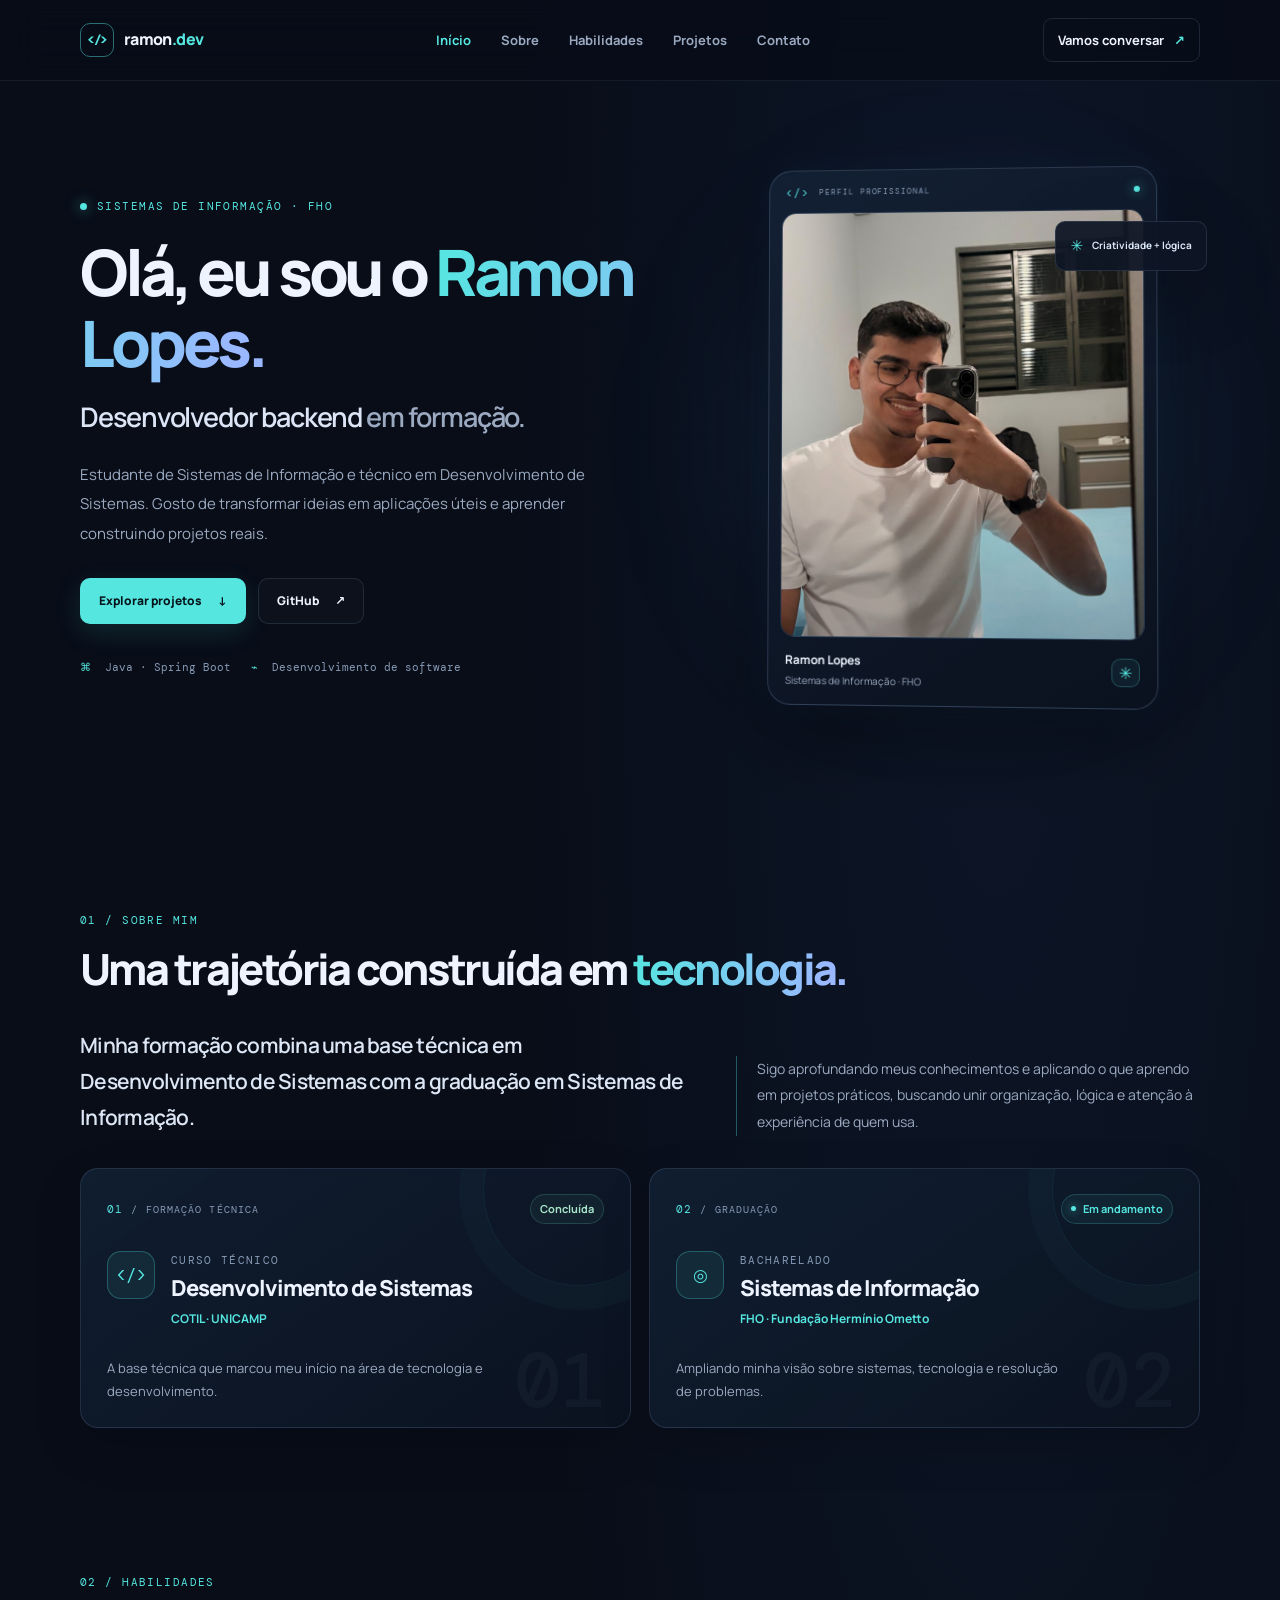
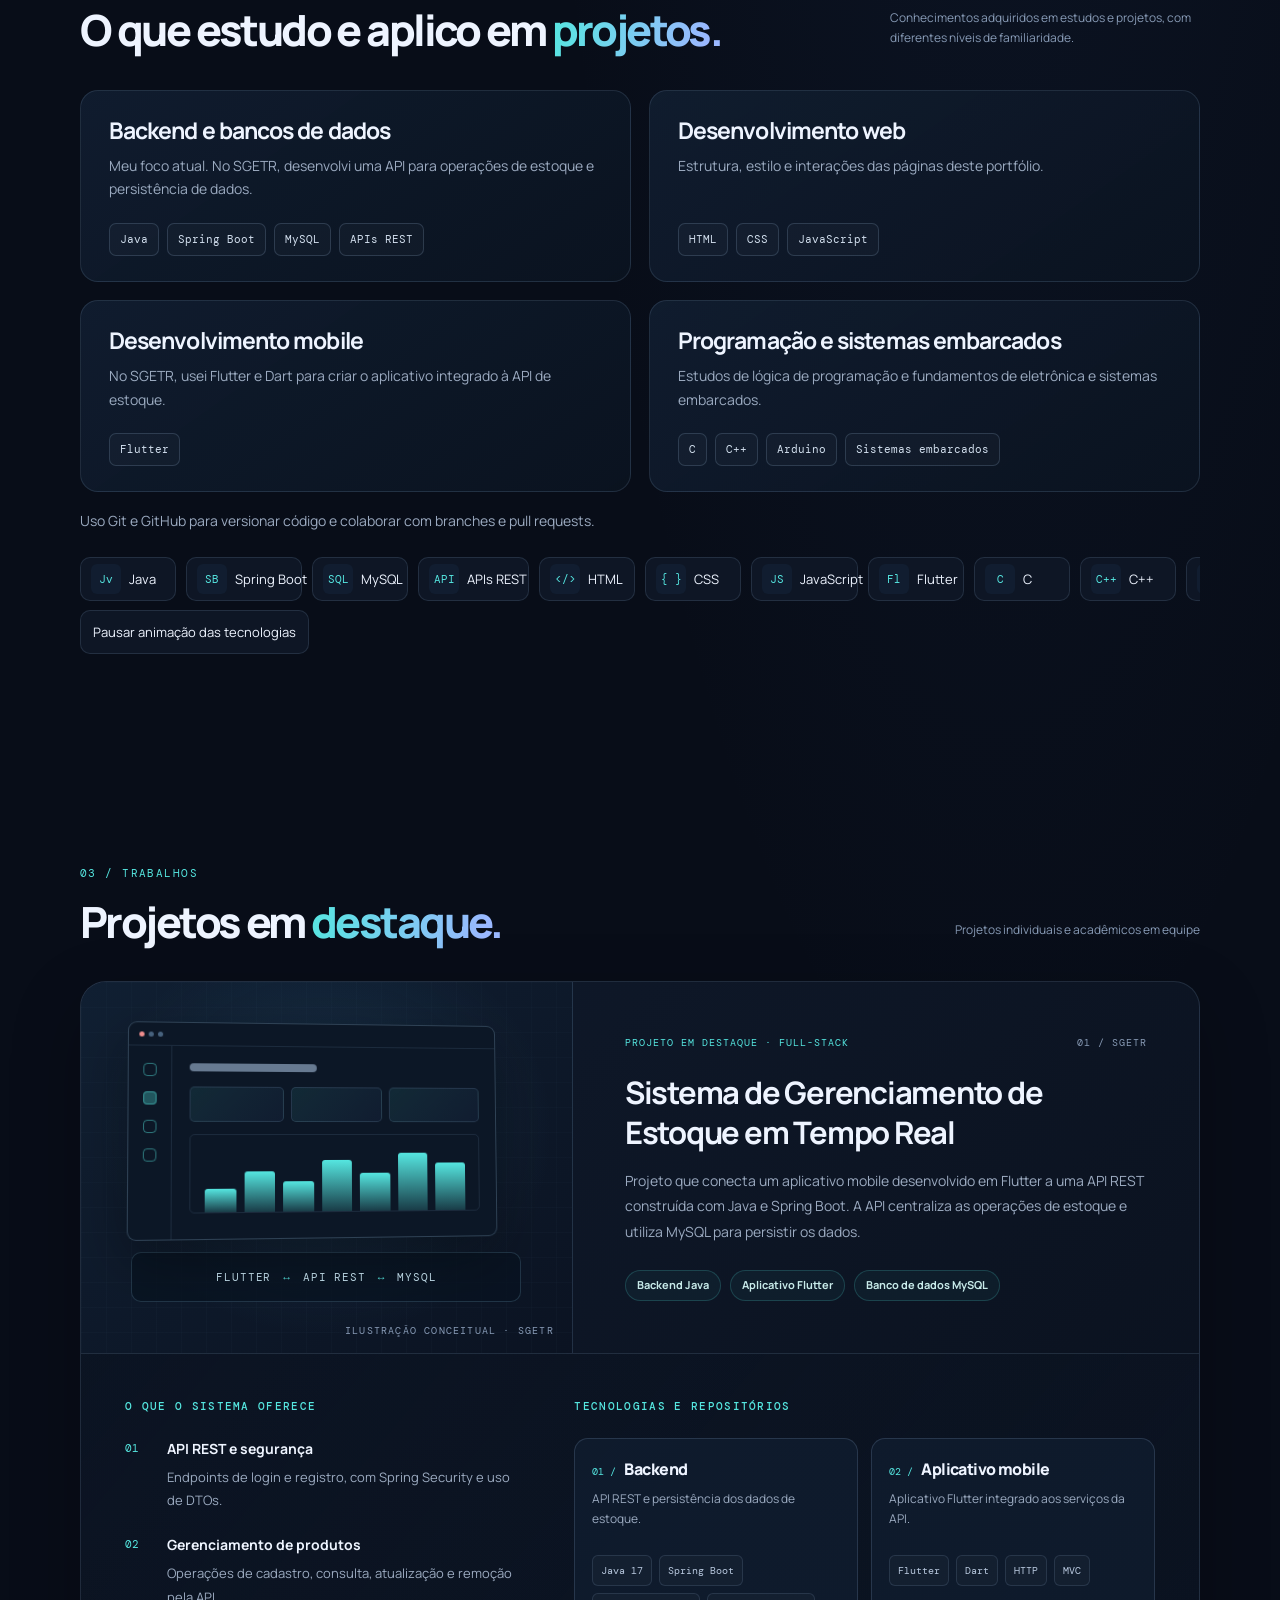
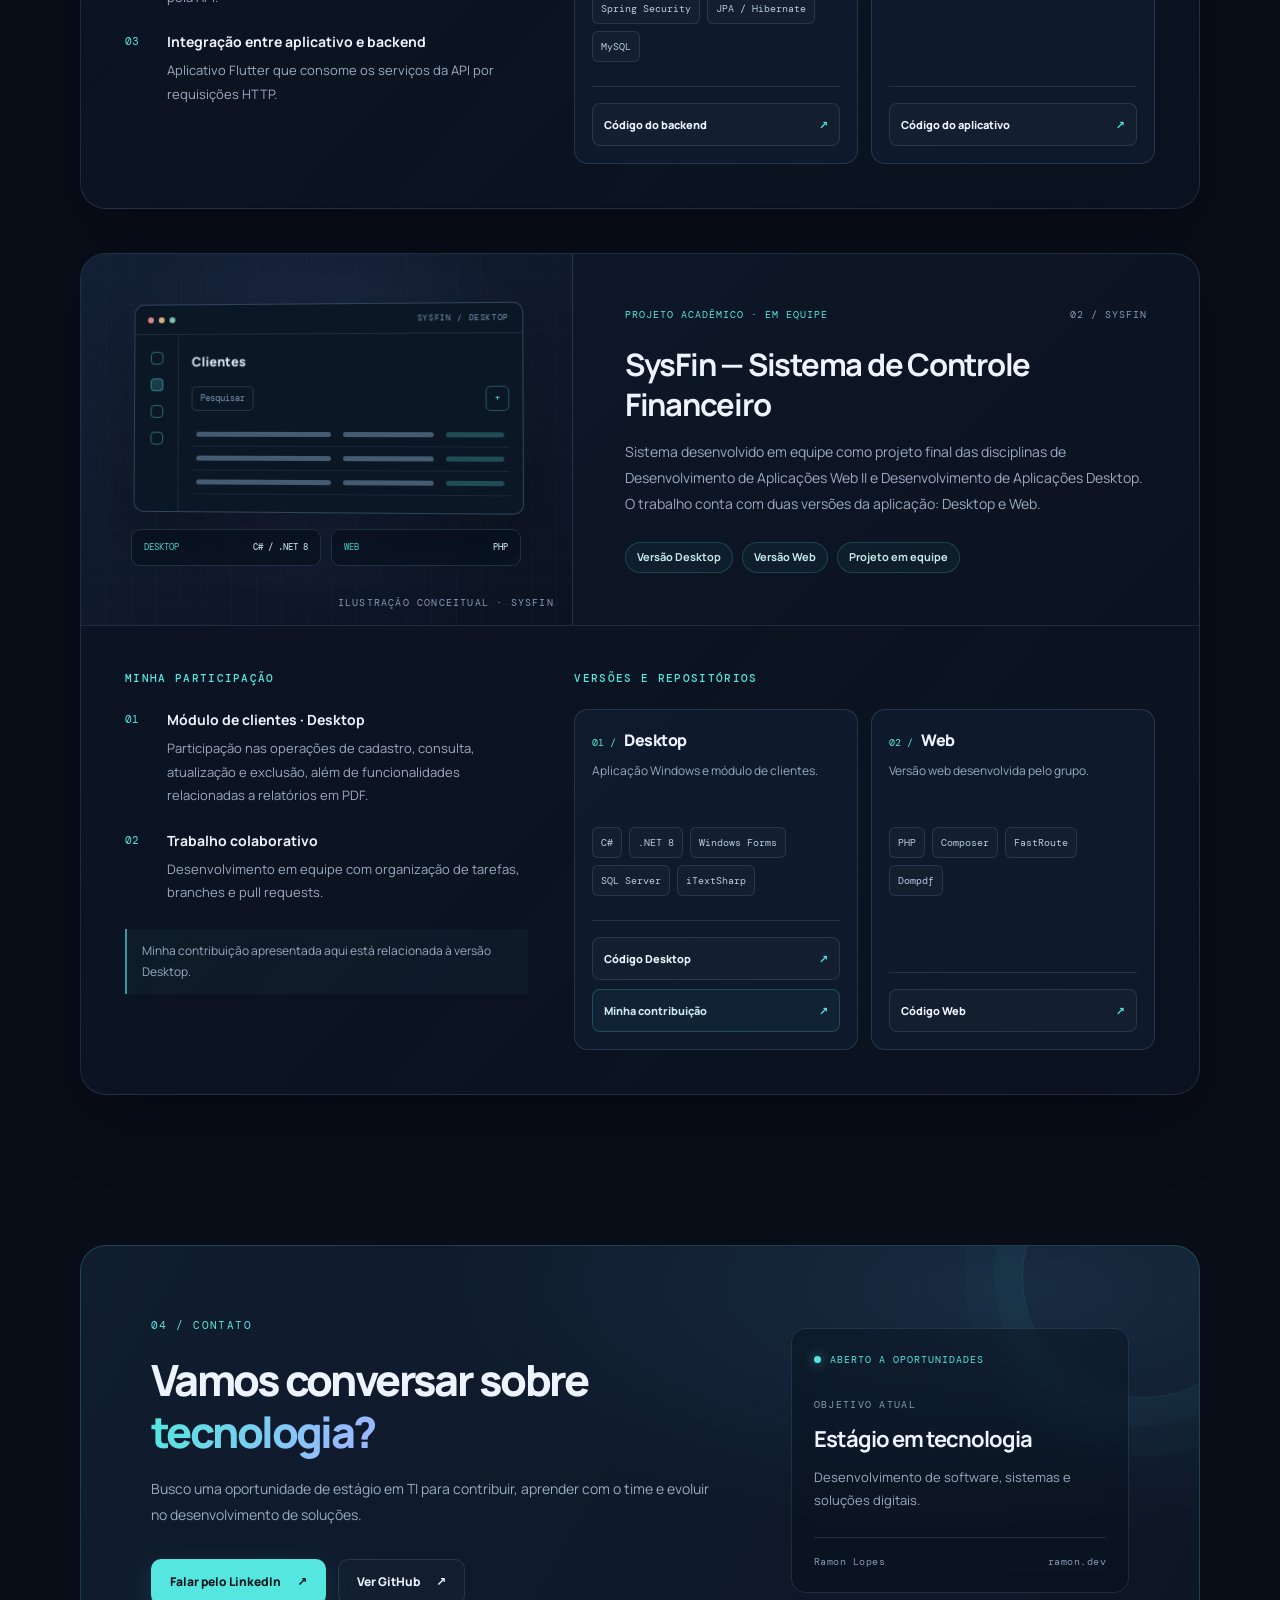
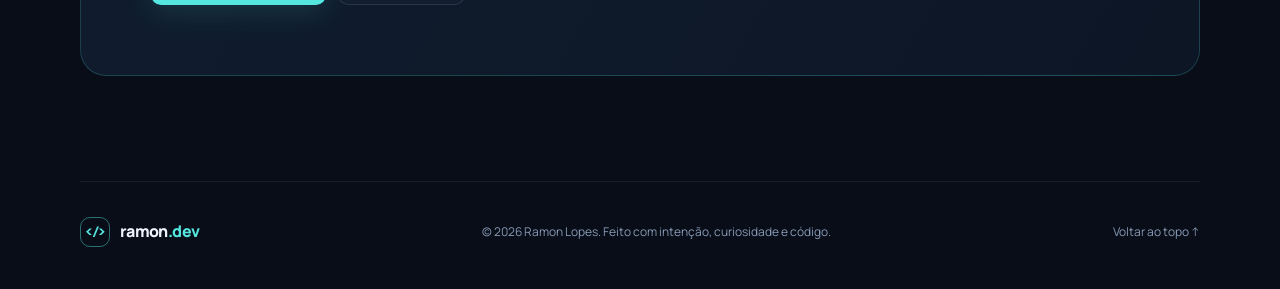
==== commit e9c776ca: "feat: organiza habilidades e adiciona carrossel acessível" ====
--- a/index.html
+++ b/index.html
@@ -6,7 +6,7 @@
   <meta name="viewport" content="width=device-width, initial-scale=1.0" />
   <meta name="theme-color" content="#080d18" />
   <meta name="description"
-    content="Portfólio de Ramon Lopes, estudante de Sistemas de Informação e desenvolvedor Full-Stack em formação." />
+    content="Portfólio de Ramon Lopes, estudante de Sistemas de Informação e desenvolvedor backend em formação, com foco em Java e Spring Boot." />
   <title>Ramon Lopes | Portfólio</title>
   <link rel="preconnect" href="https://fonts.googleapis.com" />
   <link rel="preconnect" href="https://fonts.gstatic.com" crossorigin />
@@ -44,12 +44,12 @@
     <a class="header-cta" href="#contato">Vamos conversar <span aria-hidden="true">↗</span></a>
   </header>
 
-  <main id="conteudo-principal">
+  <main id="conteudo-principal" tabindex="-1">
     <section class="hero section-shell" id="inicio" aria-labelledby="hero-title">
       <div class="hero-copy">
         <p class="eyebrow"><span class="status-dot"></span> Sistemas de Informação · FHO</p>
         <h1 id="hero-title">Olá, eu sou o <span class="text-gradient">Ramon Lopes.</span></h1>
-        <h2>Desenvolvedor Full-Stack <span class="muted-text">em formação.</span></h2>
+        <p class="hero-role">Desenvolvedor backend <span class="muted-text">em formação.</span></p>
         <p class="hero-description">
           Estudante de Sistemas de Informação e técnico em Desenvolvimento de Sistemas.
           Gosto de transformar ideias em aplicações úteis e aprender construindo projetos reais.
@@ -65,9 +65,9 @@
         </div>
       </div>
 
-      <figure class="hero-visual profile-card">
+      <div class="hero-visual">
         <div class="profile-glow" aria-hidden="true"></div>
-        <div class="profile-frame">
+        <figure class="profile-frame">
           <div class="profile-frame-top">
             <span class="profile-frame-mark" aria-hidden="true">&lt;/&gt;</span>
             <span class="profile-frame-label">PERFIL PROFISSIONAL</span>
@@ -76,7 +76,7 @@
           <div class="profile-image-wrap">
             <img class="profile-photo" src="assets/images/ramon-perfil.jpeg"
               data-fallback-src="assets/foto-perfil-placeholder.svg" alt="Foto de perfil de Ramon Lopes"
-              width="800" height="940" fetchpriority="high" />
+              width="960" height="1280" fetchpriority="high" />
           </div>
           <figcaption class="profile-caption">
             <div>
@@ -85,9 +85,9 @@
             </div>
             <span class="profile-caption-mark" aria-hidden="true">✳</span>
           </figcaption>
-        </div>
+        </figure>
         <div class="floating-badge badge-top"><span aria-hidden="true">✳</span> Criatividade + lógica</div>
-      </figure>
+      </div>
     </section>
 
     <section class="about section-shell section-block" id="sobre" aria-labelledby="about-title">
@@ -107,7 +107,7 @@
         </p>
       </div>
 
-      <div class="education-grid" aria-label="Formação acadêmica">
+      <div class="education-grid" role="group" aria-label="Formação acadêmica">
         <article class="education-card education-card-technical">
           <div class="education-card-top">
             <span class="education-sequence">01 <span>/ FORMAÇÃO TÉCNICA</span></span>
@@ -150,47 +150,58 @@
       <div class="section-heading section-heading-row">
         <div>
           <p class="eyebrow">02 / HABILIDADES</p>
-          <h2 id="skills-title">Tecnologias que fazem parte da minha <span class="text-gradient">jornada.</span></h2>
-        </div>
-        <p class="section-note skills-note">Conhecimentos desenvolvidos em estudos e projetos, com diferentes níveis de familiaridade.</p>
+          <h2 id="skills-title">O que estudo e aplico em <span class="text-gradient">projetos.</span></h2>
+        </div>
+        <p class="section-note skills-note">Conhecimentos adquiridos em estudos e projetos, com diferentes níveis de familiaridade.</p>
       </div>
 
       <div class="skills-grid">
         <article class="skill-card">
-          <span class="skill-number" aria-hidden="true">01 / BACKEND</span>
-          <h3>Backend e APIs</h3>
-          <p>Construção de serviços e integração com bancos de dados.</p>
-          <ul class="skill-tags" aria-label="Tecnologias de backend">
-            <li>Java</li><li>Spring Boot</li><li>API REST</li><li>Spring Security</li><li>MySQL</li>
+          <h3>Backend e bancos de dados</h3>
+          <p>Meu foco atual. No SGETR, desenvolvi uma API para operações de estoque e persistência de dados.</p>
+          <ul class="skill-tags" role="list">
+            <li data-tech-mark="Jv">Java</li>
+            <li data-tech-mark="SB">Spring Boot</li>
+            <li data-tech-mark="SQL">MySQL</li>
+            <li data-tech-mark="API">APIs REST</li>
           </ul>
         </article>
 
         <article class="skill-card">
-          <span class="skill-number" aria-hidden="true">02 / INTERFACES</span>
-          <h3>Web e mobile</h3>
-          <p>Criação de interfaces e aplicativos para diferentes plataformas.</p>
-          <ul class="skill-tags" aria-label="Tecnologias web e mobile">
-            <li>HTML</li><li>CSS</li><li>JavaScript</li><li>Flutter</li><li>Dart</li>
+          <h3>Desenvolvimento web</h3>
+          <p>Estrutura, estilo e interações das páginas deste portfólio.</p>
+          <ul class="skill-tags" role="list">
+            <li data-tech-mark="&lt;/&gt;">HTML</li>
+            <li data-tech-mark="{ }">CSS</li>
+            <li data-tech-mark="JS">JavaScript</li>
           </ul>
         </article>
 
         <article class="skill-card">
-          <span class="skill-number" aria-hidden="true">03 / DESKTOP</span>
-          <h3>Aplicações desktop</h3>
-          <p>Experiência acadêmica com aplicações Windows e dados.</p>
-          <ul class="skill-tags" aria-label="Tecnologias desktop">
-            <li>C#</li><li>.NET 8</li><li>Windows Forms</li><li>SQL Server</li>
+          <h3>Desenvolvimento mobile</h3>
+          <p>No SGETR, usei Flutter e Dart para criar o aplicativo integrado à API de estoque.</p>
+          <ul class="skill-tags" role="list">
+            <li data-tech-mark="Fl">Flutter</li>
           </ul>
         </article>
 
         <article class="skill-card">
-          <span class="skill-number" aria-hidden="true">04 / FLUXO DE TRABALHO</span>
-          <h3>Desenvolvimento colaborativo</h3>
-          <p>Organização de código, versionamento e colaboração em equipe.</p>
-          <ul class="skill-tags" aria-label="Práticas e ferramentas de desenvolvimento">
-            <li>Git</li><li>GitHub</li><li>Branches</li><li>Pull Requests</li>
+          <h3>Programação e sistemas embarcados</h3>
+          <p>Estudos de lógica de programação e fundamentos de eletrônica e sistemas embarcados.</p>
+          <ul class="skill-tags" role="list">
+            <li data-tech-mark="C">C</li>
+            <li data-tech-mark="C++">C++</li>
+            <li data-tech-mark="Ard">Arduino</li>
+            <li data-tech-mark="µC">Sistemas embarcados</li>
           </ul>
         </article>
+      </div>
+
+      <p class="skills-practice">Uso Git e GitHub para versionar código e colaborar com branches e pull requests.</p>
+
+      <div class="tech-marquee" hidden>
+        <div class="tech-marquee__viewport" aria-hidden="true"></div>
+        <button class="tech-marquee__pause" type="button" aria-pressed="false">Pausar animação das tecnologias</button>
       </div>
     </section>
 
--- a/css/style.css
+++ b/css/style.css
@@ -14,7 +14,7 @@
 
   --color-muted: #9baac0;
 
-  --color-subtle: #687a95;
+  --color-subtle: #879ab5;
 
   --color-cyan: #55e6e0;
 
@@ -176,13 +176,15 @@
 
   width: min(var(--container), calc(100% - 48px));
 
-  margin-inline: auto;
+  margin-left: auto;
+  margin-right: auto;
 
 }
 
 .section-block {
 
-  padding-block: 105px;
+  padding-top: 105px;
+  padding-bottom: 105px;
 
 }
 
@@ -460,7 +462,7 @@
 
 }
 
-.hero h2 {
+.hero-role {
 
   margin: 18px 0 0;
 
@@ -598,7 +600,7 @@
 
 }
 
-/* Retrato de perfil: a imagem pessoal entra em assets/foto-perfil.jpg. */
+/* Retrato de perfil */
 
 .hero-visual {
 
@@ -638,6 +640,8 @@
 
   width: min(100%, 390px);
 
+  margin: 0;
+
   padding: 12px;
 
   overflow: hidden;
@@ -1240,700 +1244,668 @@
 
 .project-card {
 
+  overflow: hidden;
+
+  border: 1px solid var(--color-border);
+
+  border-radius: var(--radius-lg);
+
+  background: linear-gradient(135deg, rgba(17, 28, 46, 0.92), rgba(10, 17, 29, 0.95));
+
+  box-shadow: var(--shadow-card);
+
+}
+
+.project-preview {
+
+  position: relative;
+
   display: grid;
 
-  grid-template-columns: minmax(0, 0.92fr) minmax(0, 1.08fr);
+  place-items: center;
+
+  min-height: 365px;
 
   overflow: hidden;
 
+  padding: 30px;
+
+  background: radial-gradient(ellipse at 50% 40%, rgba(54, 123, 164, 0.22), transparent 65%), linear-gradient(145deg, #101f32, #0b1322);
+
+}
+
+.project-preview::before {
+
+  position: absolute;
+
+  inset: 0;
+
+  content: '';
+
+  opacity: 0.25;
+
+  background-image: linear-gradient(rgba(115, 155, 192, 0.12) 1px, transparent 1px), linear-gradient(90deg, rgba(115, 155, 192, 0.12) 1px, transparent 1px);
+
+  background-size: 25px 25px;
+
+}
+
+.inventory-ui {
+
+  position: relative;
+
+  z-index: 1;
+
+  width: 100%;
+
+  max-width: 370px;
+
+  overflow: hidden;
+
+  border: 1px solid rgba(141, 180, 212, 0.27);
+
+  border-radius: 9px;
+
+  background: #0c1726;
+
+  box-shadow: 0 20px 55px rgba(0, 0, 0, 0.35);
+
+  transform: perspective(700px) rotateY(5deg) rotateX(2deg);
+
+}
+
+.inventory-top {
+
+  display: flex;
+
+  gap: 4px;
+
+  height: 23px;
+
+  align-items: center;
+
+  padding-inline: 10px;
+
+  border-bottom: 1px solid rgba(141, 180, 212, 0.13);
+
+}
+
+.inventory-top span {
+
+  width: 5px;
+
+  height: 5px;
+
+  border-radius: 50%;
+
+  background: #47627e;
+
+}
+
+.inventory-top span:first-child {
+
+  background: #f18e8e;
+
+}
+
+.inventory-body {
+
+  display: grid;
+
+  grid-template-columns: 42px 1fr;
+
+  min-height: 190px;
+
+}
+
+.inventory-sidebar {
+
+  display: flex;
+
+  flex-direction: column;
+
+  align-items: center;
+
+  gap: 15px;
+
+  padding-top: 17px;
+
+  border-right: 1px solid rgba(141, 180, 212, 0.13);
+
+}
+
+.inventory-sidebar i {
+
+  width: 13px;
+
+  height: 13px;
+
+  border: 1px solid rgba(85, 230, 224, 0.45);
+
+  border-radius: 4px;
+
+}
+
+.inventory-sidebar i:nth-child(2) {
+
+  background: rgba(85, 230, 224, 0.3);
+
+}
+
+.inventory-main {
+
+  padding: 17px;
+
+}
+
+.inventory-title {
+
+  width: 43%;
+
+  height: 8px;
+
+  margin-bottom: 15px;
+
+  border-radius: 4px;
+
+  background: #8da4bf;
+
+  opacity: 0.7;
+
+}
+
+.inventory-stats {
+
+  display: grid;
+
+  grid-template-columns: repeat(3, 1fr);
+
+  gap: 7px;
+
+}
+
+.inventory-stats i {
+
+  height: 35px;
+
+  border: 1px solid rgba(141, 180, 212, 0.17);
+
+  border-radius: 5px;
+
+  background: linear-gradient(135deg, rgba(85, 230, 224, 0.09), rgba(109, 145, 255, 0.05));
+
+}
+
+.inventory-chart {
+
+  display: flex;
+
+  align-items: flex-end;
+
+  gap: 8px;
+
+  height: 78px;
+
+  margin-top: 12px;
+
+  padding: 10px 14px 0;
+
+  border: 1px solid rgba(141, 180, 212, 0.13);
+
+  border-radius: 5px;
+
+}
+
+.inventory-chart span {
+
+  flex: 1;
+
+  border-radius: 3px 3px 0 0;
+
+  background: linear-gradient(to top, rgba(85, 230, 224, 0.18), #55e6e0);
+
+}
+
+.inventory-chart span:nth-child(1) {
+
+  height: 35%;
+
+}
+
+.inventory-chart span:nth-child(2) {
+
+  height: 60%;
+
+}
+
+.inventory-chart span:nth-child(3) {
+
+  height: 45%;
+
+}
+
+.inventory-chart span:nth-child(4) {
+
+  height: 78%;
+
+}
+
+.inventory-chart span:nth-child(5) {
+
+  height: 57%;
+
+}
+
+.inventory-chart span:nth-child(6) {
+
+  height: 88%;
+
+}
+
+.inventory-chart span:nth-child(7) {
+
+  height: 72%;
+
+}
+
+.preview-label {
+
+  position: absolute;
+
+  right: 18px;
+
+  bottom: 14px;
+
+  color: var(--color-subtle);
+
+  font-family: var(--font-mono);
+
+  font-size: 10px;
+
+  letter-spacing: 0.12em;
+
+}
+
+.project-info {
+
+  align-self: center;
+
+  padding: 42px;
+
+}
+
+.project-topline {
+
+  display: flex;
+
+  align-items: center;
+
+  justify-content: space-between;
+
+  gap: 15px;
+
+  color: var(--color-cyan);
+
+  font-family: var(--font-mono);
+
+  font-size: 10px;
+
+  letter-spacing: 0.1em;
+
+}
+
+.project-number {
+
+  color: var(--color-subtle);
+
+}
+
+.project-info h3 {
+
+  margin: 18px 0 12px;
+
+  font-size: clamp(20px, 2.4vw, 27px);
+
+  letter-spacing: -0.04em;
+
+  line-height: 1.35;
+
+}
+
+.project-description {
+
+  max-width: 520px;
+
+  margin: 0;
+
+  color: var(--color-muted);
+
+  font-size: 14px;
+
+  line-height: 1.95;
+
+}
+
+.tech-list {
+
+  display: flex;
+
+  flex-wrap: wrap;
+
+  gap: 7px;
+
+  margin: 9px 0 22px;
+
+  padding: 0;
+
+  list-style: none;
+
+}
+
+.tech-list li {
+
+  padding: 5px 9px;
+
   border: 1px solid var(--color-border);
 
+  border-radius: 6px;
+
+  color: #b9c9df;
+
+  background: rgba(255, 255, 255, 0.025);
+
+  font-family: var(--font-mono);
+
+  font-size: 11px;
+
+}
+
+.project-link {
+
+  display: inline-flex;
+
+  align-items: center;
+
+  gap: 9px;
+
+  min-height: 38px;
+
+  padding: 0 12px;
+
+  border: 1px solid var(--color-border);
+
+  border-radius: 8px;
+
+  color: var(--color-text);
+
+  background: rgba(255, 255, 255, 0.025);
+
+  font-size: 12px;
+
+  font-weight: 800;
+
+  transition: border-color 180ms ease, color 180ms ease, transform 180ms ease;
+
+}
+
+.project-link span {
+
+  color: var(--color-cyan);
+
+}
+
+.project-link:hover {
+
+  transform: translateY(-2px);
+
+  border-color: rgba(85, 230, 224, 0.45);
+
+  color: var(--color-cyan);
+
+}
+
+.contact {
+
+  padding-top: 45px;
+
+}
+
+.contact-card {
+
+  position: relative;
+
+  display: grid;
+
+  grid-template-columns: minmax(0, 1.25fr) minmax(250px, 0.75fr);
+
+  align-items: center;
+
+  gap: clamp(30px, 6vw, 76px);
+
+  overflow: hidden;
+
+  padding: clamp(30px, 6vw, 70px);
+
+  border: 1px solid rgba(85, 230, 224, 0.19);
+
   border-radius: var(--radius-lg);
 
-  background: linear-gradient(135deg, rgba(17, 28, 46, 0.92), rgba(10, 17, 29, 0.95));
-
-  box-shadow: var(--shadow-card);
-
-}
-
-.project-preview {
+  background: radial-gradient(ellipse at 85% 10%, rgba(68, 135, 184, 0.18), transparent 45%), linear-gradient(120deg, #101d2f, #0d1625);
+
+}
+
+.contact-card::after {
+
+  position: absolute;
+
+  top: -90px;
+
+  right: -65px;
+
+  width: 240px;
+
+  height: 240px;
+
+  border: 1px solid rgba(85, 230, 224, 0.1);
+
+  border-radius: 50%;
+
+  box-shadow: 0 0 0 28px rgba(85, 230, 224, 0.025), 0 0 0 58px rgba(85, 230, 224, 0.02);
+
+  content: '';
+
+  pointer-events: none;
+
+}
+
+.contact-copy,
+
+.contact-aside {
 
   position: relative;
 
-  display: grid;
-
-  place-items: center;
-
-  min-height: 365px;
-
-  overflow: hidden;
-
-  padding: 30px;
-
-  background: radial-gradient(ellipse at 50% 40%, rgba(54, 123, 164, 0.22), transparent 65%), linear-gradient(145deg, #101f32, #0b1322);
-
-}
-
-.project-preview::before {
-
-  position: absolute;
-
-  inset: 0;
-
-  content: '';
-
-  opacity: 0.25;
-
-  background-image: linear-gradient(rgba(115, 155, 192, 0.12) 1px, transparent 1px), linear-gradient(90deg, rgba(115, 155, 192, 0.12) 1px, transparent 1px);
-
-  background-size: 25px 25px;
-
-}
-
-.inventory-ui {
+  z-index: 1;
+
+}
+
+.contact-card h2 {
+
+  max-width: 650px;
+
+}
+
+.contact-copy>p:not(.eyebrow) {
+
+  max-width: 590px;
+
+  margin: 18px 0 0;
+
+  color: var(--color-muted);
+
+  font-size: 14px;
+
+  line-height: 1.9;
+
+}
+
+.contact-card .hero-actions {
 
   position: relative;
 
   z-index: 1;
 
-  width: 100%;
-
-  max-width: 370px;
-
-  overflow: hidden;
-
-  border: 1px solid rgba(141, 180, 212, 0.27);
-
-  border-radius: 9px;
-
-  background: #0c1726;
-
-  box-shadow: 0 20px 55px rgba(0, 0, 0, 0.35);
-
-  transform: perspective(700px) rotateY(5deg) rotateX(2deg);
-
-}
-
-.inventory-top {
-
-  display: flex;
-
-  gap: 4px;
-
-  height: 23px;
+}
+
+.contact-aside {
+
+  padding: 22px;
+
+  border: 1px solid rgba(143, 174, 218, 0.16);
+
+  border-radius: 15px;
+
+  background: rgba(7, 14, 25, 0.38);
+
+  backdrop-filter: blur(10px);
+
+}
+
+.contact-aside-top {
+
+  display: flex;
 
   align-items: center;
 
-  padding-inline: 10px;
-
-  border-bottom: 1px solid rgba(141, 180, 212, 0.13);
-
-}
-
-.inventory-top span {
-
-  width: 5px;
-
-  height: 5px;
+  gap: 9px;
+
+  color: var(--color-cyan);
+
+  font-family: var(--font-mono);
+
+  font-size: 10px;
+
+  letter-spacing: 0.1em;
+
+}
+
+.contact-online-dot {
+
+  width: 7px;
+
+  height: 7px;
 
   border-radius: 50%;
 
-  background: #47627e;
-
-}
-
-.inventory-top span:first-child {
-
-  background: #f18e8e;
-
-}
-
-.inventory-body {
-
-  display: grid;
-
-  grid-template-columns: 42px 1fr;
-
-  min-height: 190px;
-
-}
-
-.inventory-sidebar {
-
-  display: flex;
-
-  flex-direction: column;
+  background: var(--color-cyan);
+
+  box-shadow: 0 0 12px rgba(85, 230, 224, 0.65);
+
+}
+
+.contact-aside-content {
+
+  padding: 28px 0 24px;
+
+}
+
+.contact-aside-label {
+
+  margin: 0 0 8px;
+
+  color: var(--color-subtle);
+
+  font-family: var(--font-mono);
+
+  font-size: 10px;
+
+  letter-spacing: 0.13em;
+
+}
+
+.contact-aside-content h3 {
+
+  margin: 0;
+
+  color: var(--color-text);
+
+  font-size: 22px;
+
+  letter-spacing: -0.045em;
+
+}
+
+.contact-aside-content>p:last-child {
+
+  margin: 8px 0 0;
+
+  color: var(--color-muted);
+
+  font-size: 13px;
+
+  line-height: 1.8;
+
+}
+
+.contact-aside-footer {
+
+  display: flex;
+
+  justify-content: space-between;
+
+  gap: 10px;
+
+  padding-top: 15px;
+
+  border-top: 1px solid var(--color-border);
+
+  color: var(--color-subtle);
+
+  font-family: var(--font-mono);
+
+  font-size: 10px;
+
+  letter-spacing: 0.05em;
+
+}
+
+.site-footer {
+
+  display: flex;
 
   align-items: center;
 
-  gap: 15px;
-
-  padding-top: 17px;
-
-  border-right: 1px solid rgba(141, 180, 212, 0.13);
-
-}
-
-.inventory-sidebar i {
-
-  width: 13px;
-
-  height: 13px;
-
-  border: 1px solid rgba(85, 230, 224, 0.45);
-
-  border-radius: 4px;
-
-}
-
-.inventory-sidebar i:nth-child(2) {
-
-  background: rgba(85, 230, 224, 0.3);
-
-}
-
-.inventory-main {
-
-  padding: 17px;
-
-}
-
-.inventory-title {
-
-  width: 43%;
-
-  height: 8px;
-
-  margin-bottom: 15px;
-
-  border-radius: 4px;
-
-  background: #8da4bf;
-
-  opacity: 0.7;
-
-}
-
-.inventory-stats {
-
-  display: grid;
-
-  grid-template-columns: repeat(3, 1fr);
-
-  gap: 7px;
-
-}
-
-.inventory-stats i {
-
-  height: 35px;
-
-  border: 1px solid rgba(141, 180, 212, 0.17);
-
-  border-radius: 5px;
-
-  background: linear-gradient(135deg, rgba(85, 230, 224, 0.09), rgba(109, 145, 255, 0.05));
-
-}
-
-.inventory-chart {
-
-  display: flex;
-
-  align-items: flex-end;
-
-  gap: 8px;
-
-  height: 78px;
-
-  margin-top: 12px;
-
-  padding: 10px 14px 0;
-
-  border: 1px solid rgba(141, 180, 212, 0.13);
-
-  border-radius: 5px;
-
-}
-
-.inventory-chart span {
-
-  flex: 1;
-
-  border-radius: 3px 3px 0 0;
-
-  background: linear-gradient(to top, rgba(85, 230, 224, 0.18), #55e6e0);
-
-}
-
-.inventory-chart span:nth-child(1) {
-
-  height: 35%;
-
-}
-
-.inventory-chart span:nth-child(2) {
-
-  height: 60%;
-
-}
-
-.inventory-chart span:nth-child(3) {
-
-  height: 45%;
-
-}
-
-.inventory-chart span:nth-child(4) {
-
-  height: 78%;
-
-}
-
-.inventory-chart span:nth-child(5) {
-
-  height: 57%;
-
-}
-
-.inventory-chart span:nth-child(6) {
-
-  height: 88%;
-
-}
-
-.inventory-chart span:nth-child(7) {
-
-  height: 72%;
-
-}
-
-.preview-label {
-
-  position: absolute;
-
-  right: 18px;
-
-  bottom: 14px;
-
-  color: #66829d;
-
-  font-family: var(--font-mono);
-
-  font-size: 10px;
-
-  letter-spacing: 0.12em;
-
-}
-
-.project-info {
-
-  align-self: center;
-
-  padding: 42px;
-
-}
-
-.project-topline {
-
-  display: flex;
-
-  align-items: center;
-
   justify-content: space-between;
 
-  gap: 15px;
+  gap: 20px;
+
+  padding-block: 28px 35px;
+
+  border-top: 1px solid rgba(157, 184, 218, 0.1);
+
+}
+
+.footer-brand .brand-mark {
+
+  width: 30px;
+
+  height: 30px;
+
+}
+
+.site-footer p,
+
+.back-to-top {
+
+  color: var(--color-subtle);
+
+  font-size: 12px;
+
+}
+
+.back-to-top:hover {
 
   color: var(--color-cyan);
 
-  font-family: var(--font-mono);
-
-  font-size: 10px;
-
-  letter-spacing: 0.1em;
-
-}
-
-.project-number {
-
-  color: var(--color-subtle);
-
-}
-
-.project-info h3 {
-
-  margin: 18px 0 12px;
-
-  font-size: clamp(20px, 2.4vw, 27px);
-
-  letter-spacing: -0.04em;
-
-  line-height: 1.35;
-
-}
-
-.project-description {
-
-  max-width: 520px;
-
-  margin: 0;
-
-  color: var(--color-muted);
-
-  font-size: 14px;
-
-  line-height: 1.95;
-
-}
-
-.tech-block {
-
-  margin-top: 22px;
-
-}
-
-.tech-block-label {
-
-  color: var(--color-subtle);
-
-  font-family: var(--font-mono);
-
-  font-size: 10px;
-
-  letter-spacing: 0.13em;
-
-}
-
-.tech-list {
-
-  display: flex;
-
-  flex-wrap: wrap;
-
-  gap: 7px;
-
-  margin: 9px 0 22px;
-
-  padding: 0;
-
-  list-style: none;
-
-}
-
-.tech-list li {
-
-  padding: 5px 9px;
-
-  border: 1px solid var(--color-border);
-
-  border-radius: 6px;
-
-  color: #b9c9df;
-
-  background: rgba(255, 255, 255, 0.025);
-
-  font-family: var(--font-mono);
-
-  font-size: 11px;
-
-}
-
-.project-links {
-
-  display: flex;
-
-  flex-wrap: wrap;
-
-  gap: 9px;
-
-}
-
-.project-link {
-
-  display: inline-flex;
-
-  align-items: center;
-
-  gap: 9px;
-
-  min-height: 38px;
-
-  padding: 0 12px;
-
-  border: 1px solid var(--color-border);
-
-  border-radius: 8px;
-
-  color: var(--color-text);
-
-  background: rgba(255, 255, 255, 0.025);
-
-  font-size: 12px;
-
-  font-weight: 800;
-
-  transition: border-color 180ms ease, color 180ms ease, transform 180ms ease;
-
-}
-
-.project-link span {
-
-  color: var(--color-cyan);
-
-}
-
-.project-link:hover {
-
-  transform: translateY(-2px);
-
-  border-color: rgba(85, 230, 224, 0.45);
-
-  color: var(--color-cyan);
-
-}
-
-.contact {
-
-  padding-top: 45px;
-
-}
-
-.contact-card {
-
-  position: relative;
-
-  display: grid;
-
-  grid-template-columns: minmax(0, 1.25fr) minmax(250px, 0.75fr);
-
-  align-items: center;
-
-  gap: clamp(30px, 6vw, 76px);
-
-  overflow: hidden;
-
-  padding: clamp(30px, 6vw, 70px);
-
-  border: 1px solid rgba(85, 230, 224, 0.19);
-
-  border-radius: var(--radius-lg);
-
-  background: radial-gradient(ellipse at 85% 10%, rgba(68, 135, 184, 0.18), transparent 45%), linear-gradient(120deg, #101d2f, #0d1625);
-
-}
-
-.contact-card::after {
-
-  position: absolute;
-
-  top: -90px;
-
-  right: -65px;
-
-  width: 240px;
-
-  height: 240px;
-
-  border: 1px solid rgba(85, 230, 224, 0.1);
-
-  border-radius: 50%;
-
-  box-shadow: 0 0 0 28px rgba(85, 230, 224, 0.025), 0 0 0 58px rgba(85, 230, 224, 0.02);
-
-  content: '';
-
-  pointer-events: none;
-
-}
-
-.contact-copy,
-
-.contact-aside {
-
-  position: relative;
-
-  z-index: 1;
-
-}
-
-.contact-card h2 {
-
-  max-width: 650px;
-
-}
-
-.contact-copy>p:not(.eyebrow) {
-
-  max-width: 590px;
-
-  margin: 18px 0 0;
-
-  color: var(--color-muted);
-
-  font-size: 14px;
-
-  line-height: 1.9;
-
-}
-
-.contact-card .hero-actions {
-
-  position: relative;
-
-  z-index: 1;
-
-}
-
-.contact-aside {
-
-  padding: 22px;
-
-  border: 1px solid rgba(143, 174, 218, 0.16);
-
-  border-radius: 15px;
-
-  background: rgba(7, 14, 25, 0.38);
-
-  backdrop-filter: blur(10px);
-
-}
-
-.contact-aside-top {
-
-  display: flex;
-
-  align-items: center;
-
-  gap: 9px;
-
-  color: var(--color-cyan);
-
-  font-family: var(--font-mono);
-
-  font-size: 10px;
-
-  letter-spacing: 0.1em;
-
-}
-
-.contact-online-dot {
-
-  width: 7px;
-
-  height: 7px;
-
-  border-radius: 50%;
-
-  background: var(--color-cyan);
-
-  box-shadow: 0 0 12px rgba(85, 230, 224, 0.65);
-
-}
-
-.contact-aside-content {
-
-  padding: 28px 0 24px;
-
-}
-
-.contact-aside-label {
-
-  margin: 0 0 8px;
-
-  color: var(--color-subtle);
-
-  font-family: var(--font-mono);
-
-  font-size: 10px;
-
-  letter-spacing: 0.13em;
-
-}
-
-.contact-aside-content h3 {
-
-  margin: 0;
-
-  color: var(--color-text);
-
-  font-size: 22px;
-
-  letter-spacing: -0.045em;
-
-}
-
-.contact-aside-content>p:last-child {
-
-  margin: 8px 0 0;
-
-  color: var(--color-muted);
-
-  font-size: 13px;
-
-  line-height: 1.8;
-
-}
-
-.contact-aside-footer {
-
-  display: flex;
-
-  justify-content: space-between;
-
-  gap: 10px;
-
-  padding-top: 15px;
-
-  border-top: 1px solid var(--color-border);
-
-  color: var(--color-subtle);
-
-  font-family: var(--font-mono);
-
-  font-size: 10px;
-
-  letter-spacing: 0.05em;
-
-}
-
-.site-footer {
-
-  display: flex;
-
-  align-items: center;
-
-  justify-content: space-between;
-
-  gap: 20px;
-
-  padding-block: 28px 35px;
-
-  border-top: 1px solid rgba(157, 184, 218, 0.1);
-
-}
-
-.footer-brand .brand-mark {
-
-  width: 30px;
-
-  height: 30px;
-
-}
-
-.site-footer p,
-
-.back-to-top {
-
-  color: var(--color-subtle);
-
-  font-size: 12px;
-
-}
-
-.back-to-top:hover {
-
-  color: var(--color-cyan);
-
 }
 
 @media (min-width: 1400px) {
@@ -1988,12 +1960,6 @@
 
   }
 
-  .badge-bottom {
-
-    left: -5px;
-
-  }
-
   .about-intro {
 
     grid-template-columns: 1fr;
@@ -2046,7 +2012,7 @@
 
   }
 
-  .menu-toggle {
+  .js .menu-toggle {
 
     display: block;
 
@@ -2056,286 +2022,287 @@
 
   .main-nav {
 
+    display: flex;
+
+    order: 3;
+
+    width: 100%;
+
+    flex-direction: column;
+
+    align-items: stretch;
+
+    gap: 0;
+
+    padding-top: 8px;
+
+  }
+
+  html:not(.js) {
+    scroll-padding-top: 0;
+  }
+
+  html:not(.js) .site-header {
+    position: static;
+  }
+
+  .js .main-nav:not(.is-open) {
     display: none;
+  }
+
+  .main-nav a {
+
+    padding: 12px 4px;
+
+    border-top: 1px solid var(--color-border);
+
+  }
+
+  .brand-mark {
+
+    width: 30px;
+
+    height: 30px;
+
+  }
+
+  .main-nav a {
+
+    font-size: 14px;
+
+  }
+
+  .hero {
+
+    grid-template-columns: 1fr;
+
+    gap: 28px;
+
+    min-height: auto;
+
+    padding-block: 76px 55px;
+
+  }
+
+  .hero h1 {
+
+    font-size: clamp(39px, 11vw, 56px);
+
+  }
+
+  .hero-description {
+
+    font-size: 15px;
+
+  }
+
+  .hero-meta {
+
+    gap: 12px;
+
+    font-size: 11px;
+
+  }
+
+  .hero-visual {
+
+    min-height: 450px;
+
+    margin: 0 8px;
+
+  }
+
+  .profile-frame {
+
+    max-width: 360px;
+
+    transform: none;
+
+  }
+
+  .badge-top {
+
+    top: 12px;
+
+    right: -5px;
+
+  }
+
+  .floating-badge {
+
+    padding: 8px 10px;
+
+    font-size: 9px;
+
+  }
+
+  .section-block {
+
+    padding-top: 70px;
+    padding-bottom: 70px;
+
+  }
+
+  .section-heading {
+
+    margin-bottom: 28px;
+
+  }
+
+  .about-intro {
+
+    gap: 12px;
+
+    margin-bottom: 24px;
+
+  }
+
+  .education-grid {
+
+    grid-template-columns: 1fr;
+
+    gap: 12px;
+
+  }
+
+  .education-card {
+
+    min-height: 235px;
+
+    padding: 21px;
+
+  }
+
+  .section-heading-row {
+
+    align-items: flex-start;
+
+    flex-direction: column;
+
+    gap: 12px;
+
+  }
+
+  .project-preview {
+
+    min-height: 270px;
+
+    padding: 22px;
+
+  }
+
+  .project-info {
+
+    padding: 28px 22px 30px;
+
+  }
+
+  .contact {
+
+    padding-top: 20px;
+
+  }
+
+  .contact-card {
+
+    grid-template-columns: 1fr;
+
+    gap: 30px;
+
+    padding: 30px 22px;
+
+  }
+
+  .contact-card h2 {
+
+    font-size: 32px;
+
+  }
+
+  .contact-aside {
+
+    max-width: none;
+
+  }
+
+  .site-footer {
+
+    flex-wrap: wrap;
+
+  }
+
+  .site-footer p {
 
     order: 3;
 
-    width: 100%;
+    flex-basis: 100%;
+
+    margin: 0;
+
+  }
+
+}
+
+@media (max-width: 380px) {
+
+  .hero-actions {
 
     flex-direction: column;
 
     align-items: stretch;
 
-    gap: 0;
-
-    padding-top: 8px;
-
-  }
-
-  .main-nav.is-open {
-
-    display: flex;
+  }
+
+  .hero-actions .button {
+
+    justify-content: space-between;
+
+  }
+
+  .hero-meta {
+
+    flex-direction: column;
+
+  }
+
+  .main-nav {
+
+    gap: 5px;
 
   }
 
   .main-nav a {
 
-    padding: 12px 4px;
-
-    border-top: 1px solid var(--color-border);
-
-  }
-
-  .brand-mark {
-
-    width: 30px;
-
-    height: 30px;
-
-  }
-
-  .main-nav a {
-
     font-size: 14px;
 
   }
 
-  .hero {
-
-    grid-template-columns: 1fr;
-
-    gap: 28px;
-
-    min-height: auto;
-
-    padding-block: 76px 55px;
-
-  }
-
-  .hero h1 {
-
-    font-size: clamp(39px, 11vw, 56px);
-
-  }
-
-  .hero-description {
-
-    font-size: 15px;
-
-  }
-
-  .hero-meta {
-
-    gap: 12px;
-
-    font-size: 11px;
+  .project-preview {
+
+    min-height: 230px;
 
   }
 
   .hero-visual {
 
-    min-height: 450px;
-
-    margin: 0 8px;
+    min-height: 390px;
 
   }
 
   .profile-frame {
 
-    max-width: 360px;
-
-    transform: none;
-
-  }
-
-  .badge-top {
-
-    top: 12px;
-
-    right: -5px;
+    max-width: 310px;
 
   }
 
   .floating-badge {
 
-    padding: 8px 10px;
-
-    font-size: 9px;
-
-  }
-
-  .section-block {
-
-    padding-block: 70px;
-
-  }
-
-  .section-heading {
-
-    margin-bottom: 28px;
-
-  }
-
-  .about-intro {
-
-    gap: 12px;
-
-    margin-bottom: 24px;
-
-  }
-
-  .education-grid {
-
-    grid-template-columns: 1fr;
-
-    gap: 12px;
-
-  }
-
-  .education-card {
-
-    min-height: 235px;
-
-    padding: 21px;
-
-  }
-
-  .section-heading-row {
-
-    align-items: flex-start;
-
-    flex-direction: column;
-
-    gap: 12px;
-
-  }
-
-  .project-card {
-
-    grid-template-columns: 1fr;
-
-  }
-
-  .project-preview {
-
-    min-height: 270px;
-
-    padding: 22px;
-
-  }
-
-  .project-info {
-
-    padding: 28px 22px 30px;
-
-  }
-
-  .contact {
-
-    padding-top: 20px;
-
-  }
-
-  .contact-card {
-
-    grid-template-columns: 1fr;
-
-    gap: 30px;
-
-    padding: 30px 22px;
-
-  }
-
-  .contact-card h2 {
-
-    font-size: 32px;
+    max-width: 170px;
 
   }
 
   .contact-aside {
 
-    max-width: none;
-
-  }
-
-  .site-footer {
-
-    flex-wrap: wrap;
-
-  }
-
-  .site-footer p {
-
-    order: 3;
-
-    flex-basis: 100%;
-
-    margin: 0;
-
-  }
-
-}
-
-@media (max-width: 380px) {
-
-  .hero-actions {
-
-    flex-direction: column;
-
-    align-items: stretch;
-
-  }
-
-  .hero-actions .button {
-
-    justify-content: space-between;
-
-  }
-
-  .hero-meta {
-
-    flex-direction: column;
-
-  }
-
-  .main-nav {
-
-    gap: 5px;
-
-  }
-
-  .main-nav a {
-
-    font-size: 14px;
-
-  }
-
-  .project-preview {
-
-    min-height: 230px;
-
-  }
-
-  .hero-visual {
-
-    min-height: 390px;
-
-  }
-
-  .profile-frame {
-
-    max-width: 310px;
-
-  }
-
-  .floating-badge {
-
-    max-width: 170px;
-
-  }
-
-  .contact-aside {
-
     padding: 18px;
 
   }
@@ -2363,10 +2330,6 @@
 }
 
 /* Estrutura complementar da seção de projetos */
-.project-card + .project-card {
-  margin-top: 36px;
-}
-
 .project-preview-content {
   position: relative;
   z-index: 1;
@@ -2459,12 +2422,6 @@
   background: rgba(255, 255, 255, 0.018);
 }
 
-.project-tech-group .tech-block-label {
-  display: block;
-  margin-bottom: 11px;
-  font-size: 9px;
-}
-
 .project-tech-group .tech-list {
   gap: 8px;
   margin: 0;
@@ -2472,28 +2429,6 @@
 
 .project-tech-group .tech-list li {
   max-width: 100%;
-}
-
-.project-links-block {
-  margin-top: 30px;
-  padding-top: 23px;
-  border-top: 1px solid var(--color-border);
-}
-
-.project-links-label {
-  margin: 0 0 15px;
-  color: var(--color-subtle);
-  font-family: var(--font-mono);
-  font-size: 11px;
-  letter-spacing: 0.12em;
-}
-
-.project-links {
-  display: flex;
-  align-items: center;
-  flex-wrap: wrap;
-  column-gap: 12px;
-  row-gap: 10px;
 }
 
 .project-link {
@@ -2513,22 +2448,9 @@
     gap: 11px;
   }
 
-  .project-links-block {
-    margin-top: 22px;
-    padding-top: 17px;
-  }
 }
 
 @media (max-width: 480px) {
-  .project-card + .project-card {
-    margin-top: 22px;
-  }
-
-  .project-links {
-    align-items: stretch;
-    flex-direction: column;
-  }
-
   .project-link {
     width: 100%;
     justify-content: space-between;
@@ -2563,8 +2485,7 @@
   flex-direction: column;
   align-items: flex-start;
   min-width: 0;
-  min-height: 250px;
-  padding: 27px 30px;
+  padding: 25px 28px;
   border: 1px solid var(--color-border);
   border-radius: var(--radius-md);
   background: linear-gradient(145deg, rgba(17, 31, 50, 0.86), rgba(11, 19, 32, 0.92));
@@ -2577,15 +2498,8 @@
   box-shadow: 0 22px 48px rgba(0, 0, 0, 0.2);
 }
 
-.skill-number {
-  color: var(--color-cyan);
-  font-family: var(--font-mono);
-  font-size: 11px;
-  letter-spacing: 0.08em;
-}
-
 .skill-card h3 {
-  margin: 15px 0 5px;
+  margin: 0 0 8px;
   font-size: clamp(18px, 2vw, 23px);
   line-height: 1.3;
   letter-spacing: -0.04em;
@@ -2594,8 +2508,8 @@
 .skill-card p {
   margin: 0 0 22px;
   color: var(--color-muted);
-  font-size: 13px;
-  line-height: 1.8;
+  font-size: 14px;
+  line-height: 1.7;
 }
 
 .skill-tags {
@@ -2617,6 +2531,121 @@
   font-size: 11px;
 }
 
+.skills-practice {
+  margin: 17px 0 0;
+  color: var(--color-muted);
+  font-size: 14px;
+}
+
+.tech-marquee {
+  --tech-gap: 10px;
+  margin-top: 24px;
+}
+
+.tech-marquee__viewport {
+  overflow: hidden;
+  overflow: clip;
+}
+
+.tech-marquee__track,
+.tech-marquee__group {
+  display: flex;
+}
+
+.tech-marquee__group {
+  flex-wrap: wrap;
+  margin: 0;
+  padding: 0;
+  list-style: none;
+}
+
+.tech-marquee__copy,
+.tech-marquee__pause {
+  display: none;
+}
+
+.tech-chip {
+  display: flex;
+  align-items: center;
+  min-height: 44px;
+  margin: 0 var(--tech-gap) var(--tech-gap) 0;
+  padding: 5px 10px;
+  border: 1px solid var(--color-border);
+  border-radius: var(--radius-sm);
+  color: var(--color-text);
+  background: var(--color-surface);
+  font-size: 13px;
+}
+
+.tech-chip__mark {
+  display: grid;
+  flex: 0 0 30px;
+  place-items: center;
+  height: 30px;
+  margin-right: 8px;
+  border-radius: 6px;
+  color: var(--color-cyan);
+  background: var(--color-surface-raised);
+  font-family: var(--font-mono);
+  font-size: 11px;
+}
+
+@media (prefers-reduced-motion: no-preference) {
+  .tech-marquee__track {
+    width: max-content;
+    animation: tech-marquee-scroll 52s linear infinite;
+  }
+
+  .tech-marquee__group {
+    flex: none;
+    flex-wrap: nowrap;
+  }
+
+  .tech-marquee__copy {
+    display: flex;
+  }
+
+  .tech-chip {
+    /* Cada sequência cobre a largura máxima de 1120px da seção. */
+    min-width: 96px;
+    margin-bottom: 0;
+    white-space: nowrap;
+  }
+
+  .tech-marquee__pause {
+    display: inline-flex;
+    align-items: center;
+    min-height: 44px;
+    margin-top: 9px;
+    padding: 4px 12px;
+    border: 1px solid var(--color-border);
+    border-radius: var(--radius-sm);
+    color: var(--color-text);
+    background: var(--color-surface);
+    font-size: 13px;
+    cursor: pointer;
+  }
+
+  .tech-marquee__pause[aria-pressed="true"] {
+    border-color: var(--color-cyan);
+    color: var(--color-cyan);
+  }
+
+  .tech-marquee.is-paused .tech-marquee__track {
+    animation-play-state: paused;
+  }
+
+  @keyframes tech-marquee-scroll {
+    to { transform: translateX(-50%); }
+  }
+}
+
+@media (prefers-reduced-motion: no-preference) and (hover: hover) {
+  .tech-marquee__viewport:hover .tech-marquee__track {
+    animation-play-state: paused;
+  }
+}
+
 /* Mantém conteúdo visível sem JS e com redução de movimento. */
 @media (prefers-reduced-motion: no-preference) {
   .js .reveal-ready {
@@ -2625,9 +2654,14 @@
     transition: opacity 650ms ease, transform 650ms cubic-bezier(0.2, 0.7, 0.2, 1);
   }
 
-  .js .reveal-ready.is-visible {
+  .js .reveal-ready.is-visible,
+  .js .reveal-ready:focus-within {
     opacity: 1;
     transform: translateY(0);
+  }
+
+  .js .reveal-ready:focus-within {
+    transition: none;
   }
 }
 
@@ -2652,12 +2686,7 @@
   }
 
   .skill-card {
-    min-height: 0;
     padding: 23px 22px;
-  }
-
-  .skill-card p {
-    font-size: 14px;
   }
 
   .project-description {
@@ -2674,8 +2703,6 @@
 /* Projetos em Destaque 2.0: narrativa + entregáveis por versão.
    Mantém a identidade do site e os estilos de base dos componentes. */
 .projects .project-card {
-  display: block;
-  overflow: hidden;
   transition: border-color 240ms ease, box-shadow 240ms ease;
 }
 
